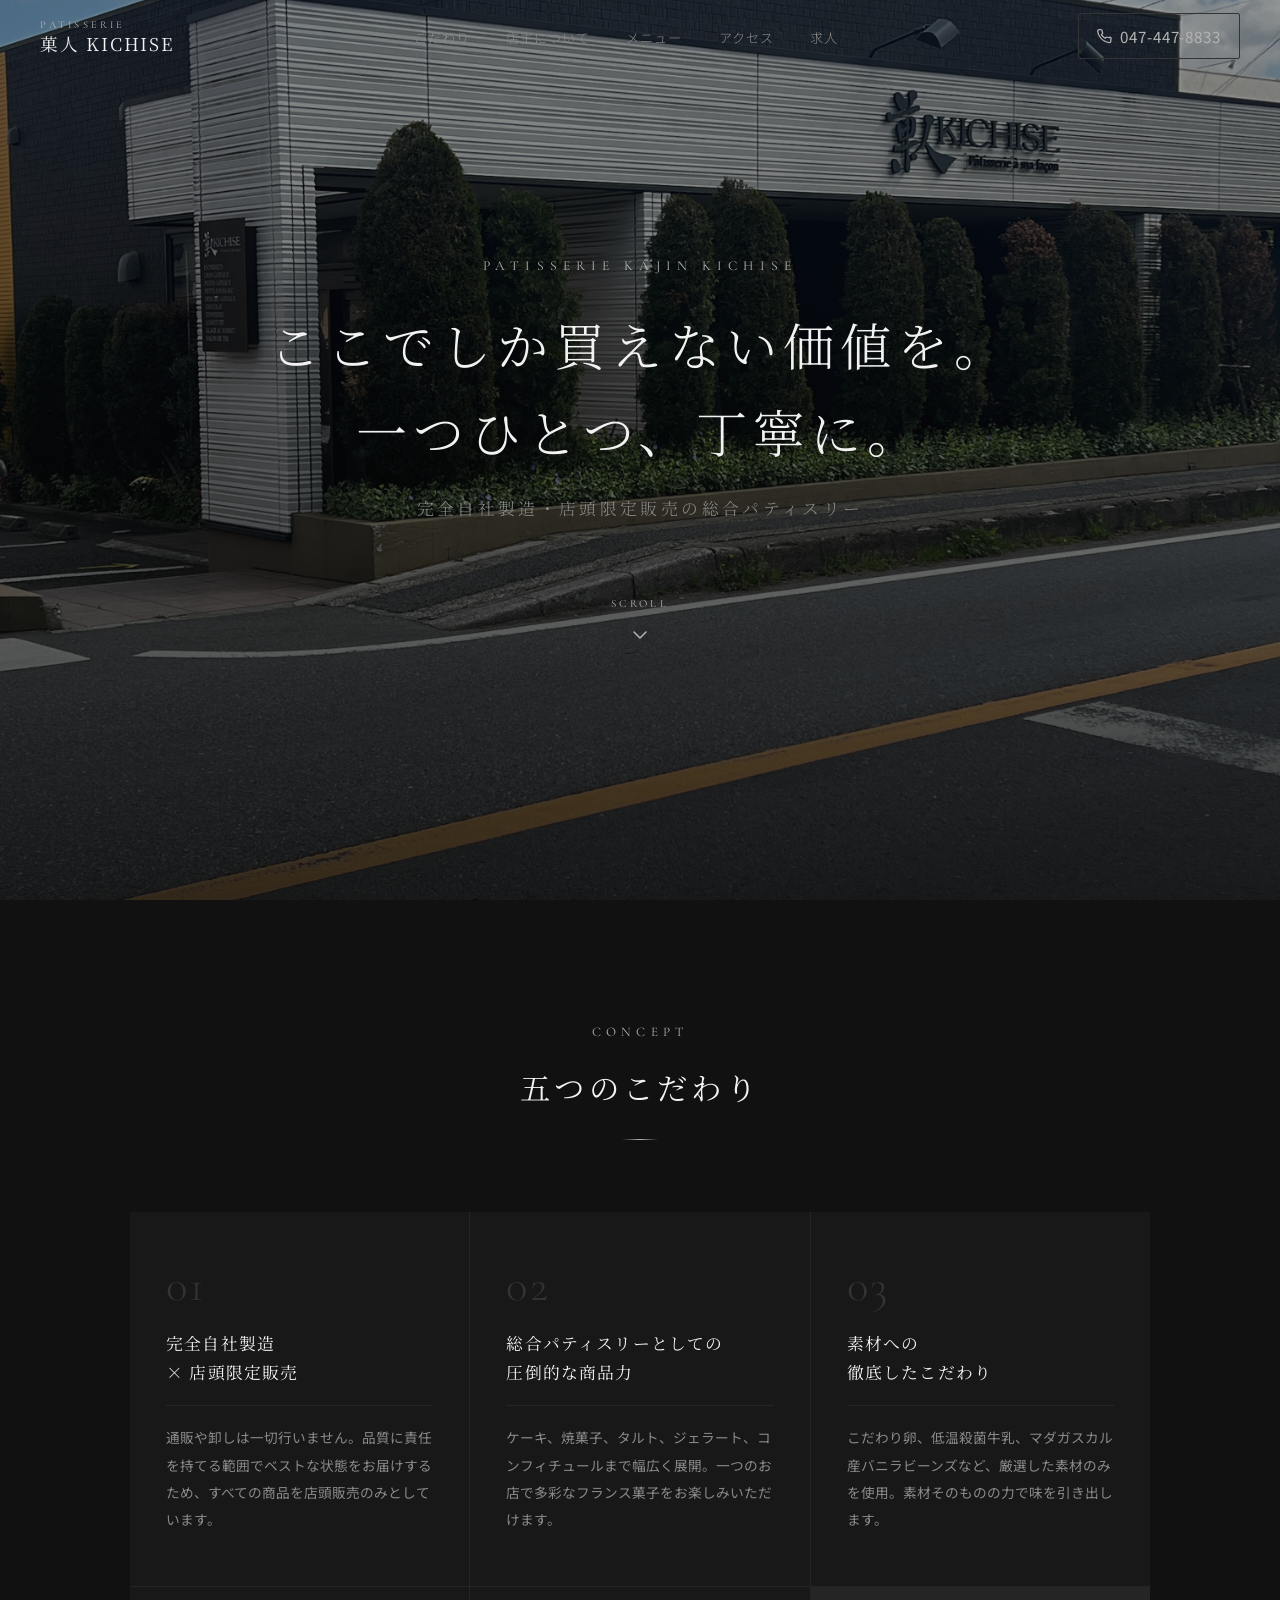
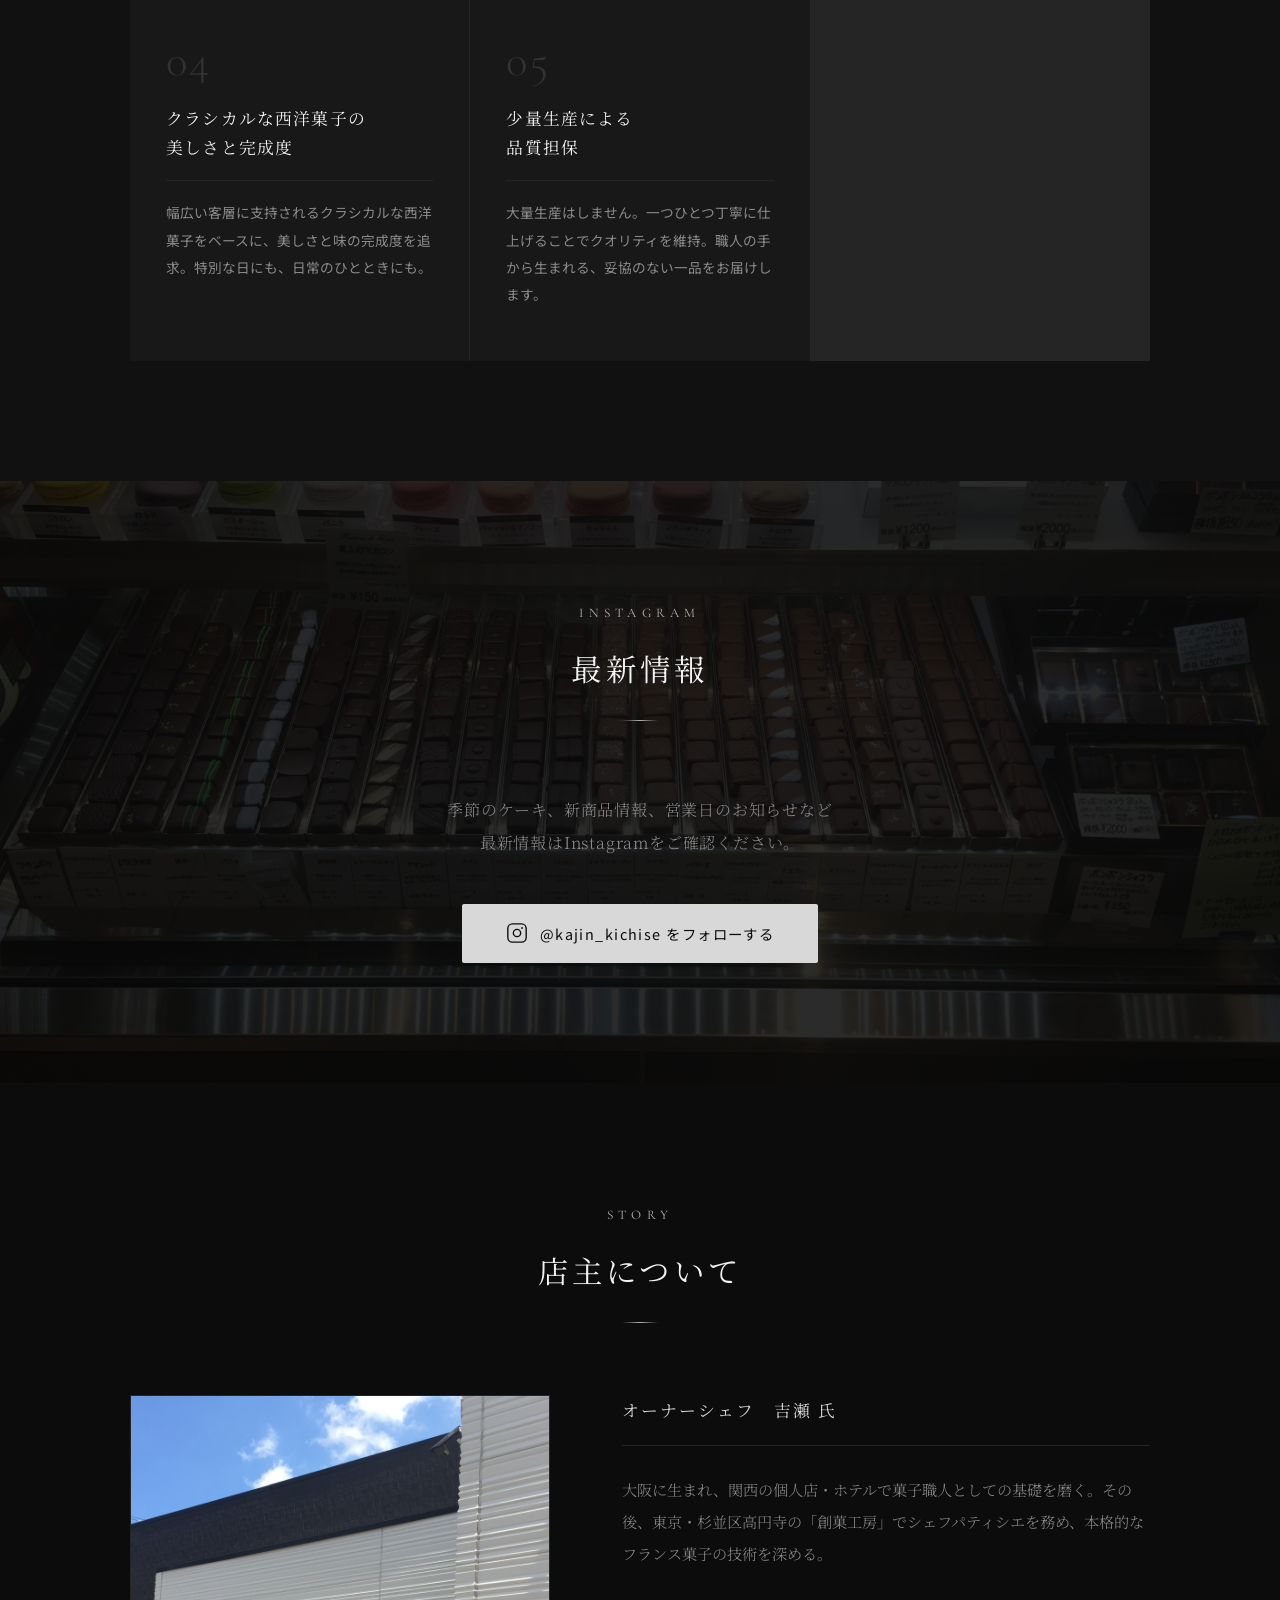
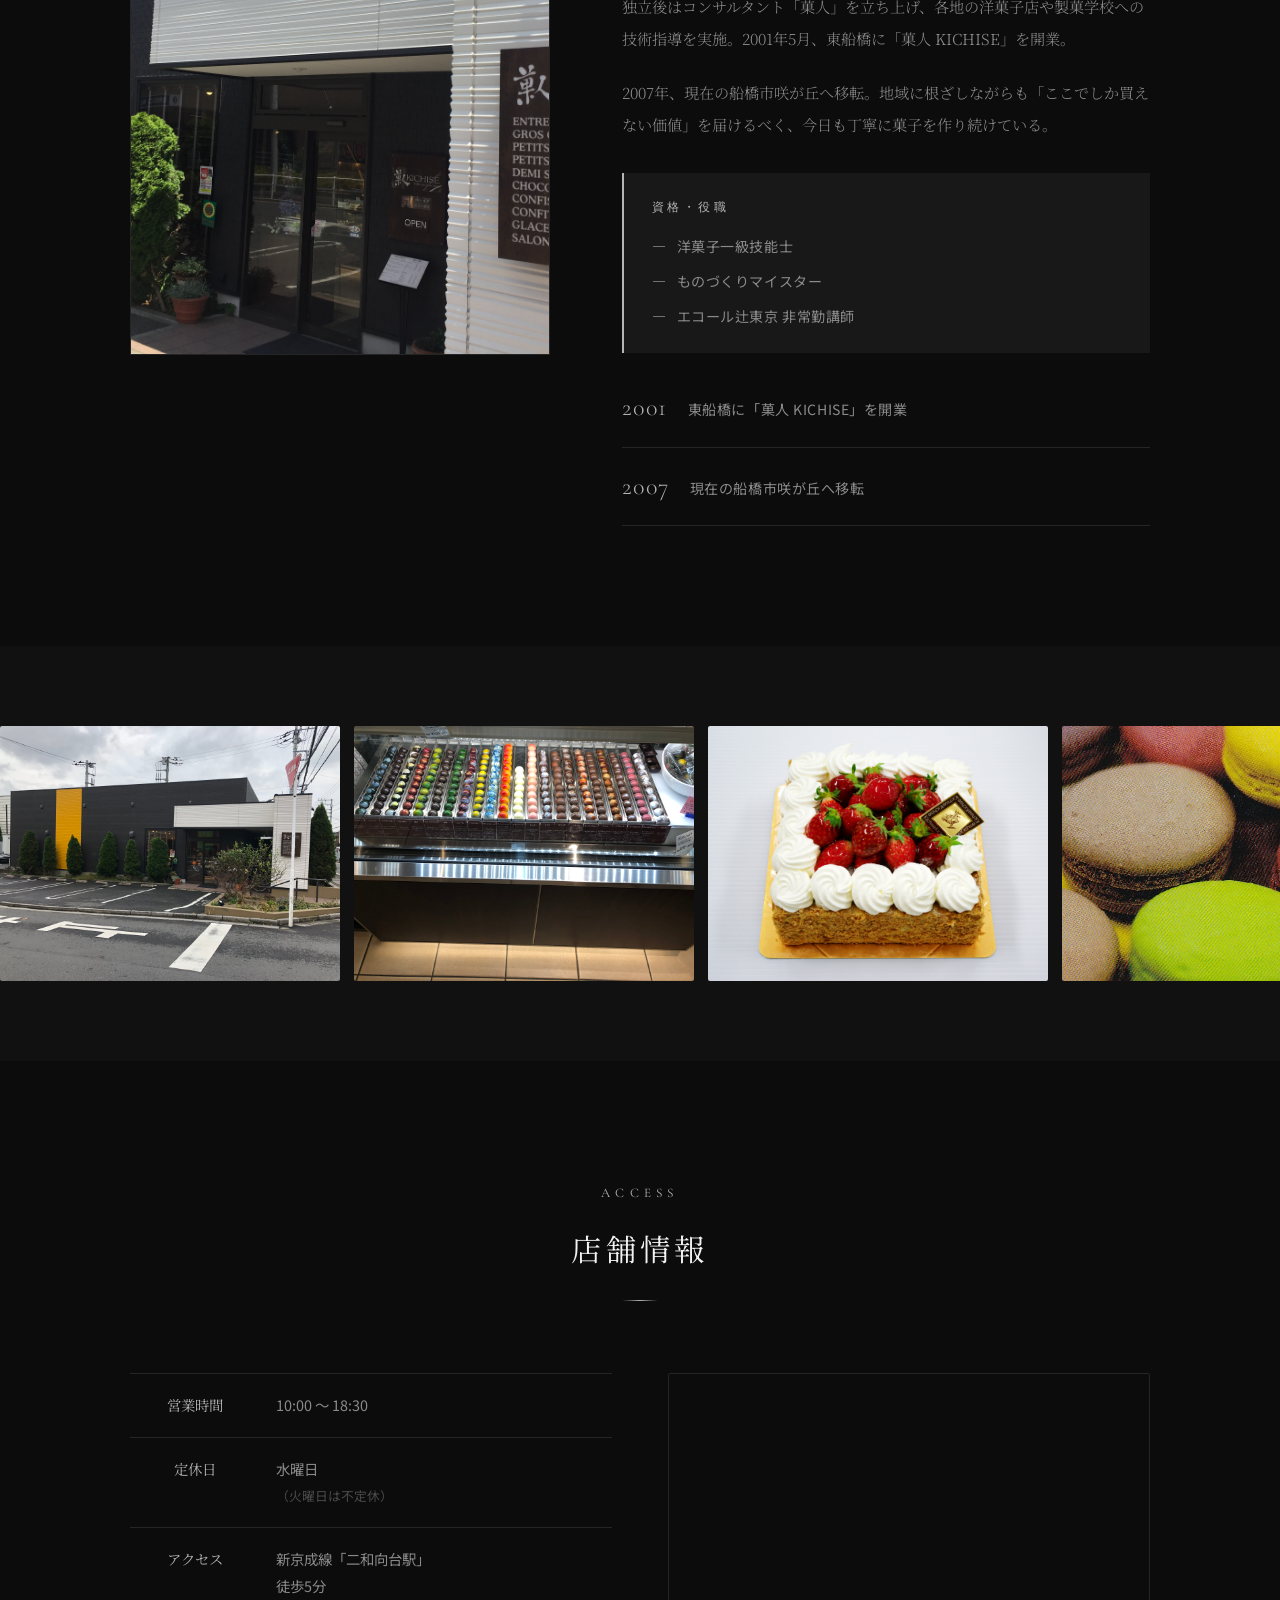
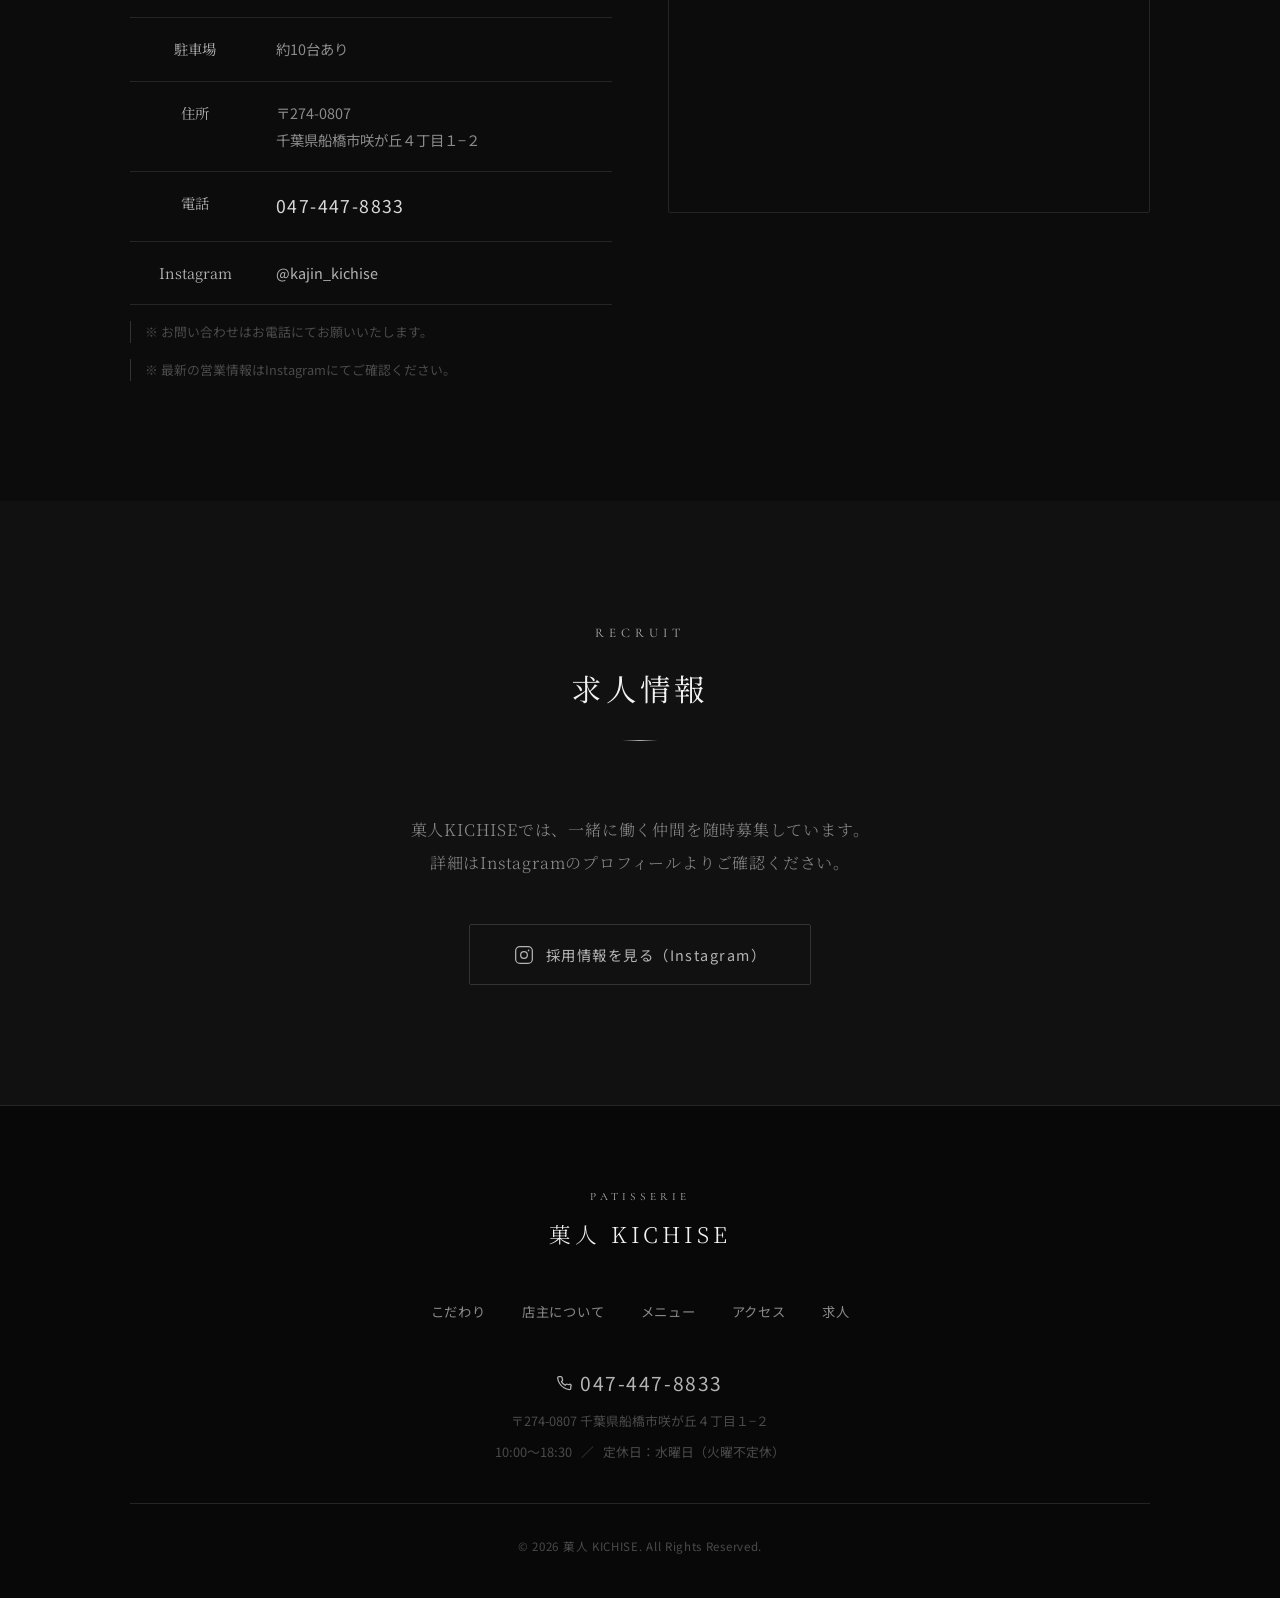
==== index.html @ 4588a190 "菓人KICHISEウェブサイト実装 - index.html / index.css: トップページ（ヒーロー・コンセプト・ストーリー・アクセス・求人） - menu.html / menu.css:" ====
<!DOCTYPE html>
<html lang="ja">

<head>
  <meta charset="UTF-8">
  <meta name="viewport" content="width=device-width, initial-scale=1.0">
  <title>菓人 KICHISE | 千葉県船橋市 二和向台 総合パティスリー</title>
  <meta name="description" content="千葉県船橋市咲が丘。二和向台駅から徒歩5分。完全自社製造・店頭限定販売にこだわる総合パティスリー。デコレーションケーキ・焼菓子・タルト・ジェラート。菓人KICHISE。">
  <link rel="preconnect" href="https://fonts.googleapis.com">
  <link rel="preconnect" href="https://fonts.gstatic.com" crossorigin>
  <link href="https://fonts.googleapis.com/css2?family=Cormorant+Garamond:ital,wght@0,300;0,400;0,600;1,300;1,400&family=Noto+Sans+JP:wght@300;400;500&family=Noto+Serif+JP:wght@300;400;600&display=swap" rel="stylesheet">
  <link rel="stylesheet" href="index.css">
</head>

<body>

  <!-- ========== HEADER ========== -->
  <header id="header">
    <div class="header-inner">
      <a href="#top" class="logo">
        <span class="logo-en">Patisserie</span>
        <span class="logo-jp">菓人 KICHISE</span>
      </a>

      <nav class="global-nav" id="globalNav">
        <ul>
          <li><a href="#concept" class="nav-link">こだわり</a></li>
          <li><a href="#story" class="nav-link">店主について</a></li>
          <li><a href="menu.html" class="nav-link">メニュー</a></li>
          <li><a href="#access" class="nav-link">アクセス</a></li>
          <li><a href="#recruit" class="nav-link">求人</a></li>
        </ul>
      </nav>

      <div class="header-right">
        <a href="tel:047-447-8833" class="btn-tel">
          <svg xmlns="http://www.w3.org/2000/svg" width="15" height="15" viewBox="0 0 24 24" fill="none" stroke="currentColor" stroke-width="2" stroke-linecap="round" stroke-linejoin="round">
            <path d="M22 16.92v3a2 2 0 0 1-2.18 2 19.79 19.79 0 0 1-8.63-3.07A19.5 19.5 0 0 1 4.21 12 19.79 19.79 0 0 1 1.14 3.4 2 2 0 0 1 3.11 1h3a2 2 0 0 1 2 1.72c.127.96.361 1.903.7 2.81a2 2 0 0 1-.45 2.11L7.09 8.91a16 16 0 0 0 6 6l1.27-1.27a2 2 0 0 1 2.11-.45c.907.339 1.85.573 2.81.7A2 2 0 0 1 22 16.92z"/>
          </svg>
          <span class="tel-num">047-447-8833</span>
        </a>
        <button class="hamburger" id="hamburger" aria-label="メニューを開く" aria-expanded="false">
          <span></span><span></span><span></span>
        </button>
      </div>
    </div>
  </header>

  <!-- Mobile Overlay Nav -->
  <div class="mobile-nav-overlay" id="mobileNav">
    <nav>
      <ul>
        <li><a href="#concept" class="mobile-nav-link">こだわり</a></li>
        <li><a href="#story" class="mobile-nav-link">店主について</a></li>
        <li><a href="menu.html" class="mobile-nav-link">メニュー</a></li>
        <li><a href="#access" class="mobile-nav-link">アクセス</a></li>
        <li><a href="#recruit" class="mobile-nav-link">求人</a></li>
      </ul>
      <a href="tel:047-447-8833" class="mobile-tel">
        <svg xmlns="http://www.w3.org/2000/svg" width="20" height="20" viewBox="0 0 24 24" fill="none" stroke="currentColor" stroke-width="2" stroke-linecap="round" stroke-linejoin="round">
          <path d="M22 16.92v3a2 2 0 0 1-2.18 2 19.79 19.79 0 0 1-8.63-3.07A19.5 19.5 0 0 1 4.21 12 19.79 19.79 0 0 1 1.14 3.4 2 2 0 0 1 3.11 1h3a2 2 0 0 1 2 1.72c.127.96.361 1.903.7 2.81a2 2 0 0 1-.45 2.11L7.09 8.91a16 16 0 0 0 6 6l1.27-1.27a2 2 0 0 1 2.11-.45c.907.339 1.85.573 2.81.7A2 2 0 0 1 22 16.92z"/>
        </svg>
        047-447-8833
      </a>
    </nav>
  </div>

  <!-- ========== HERO ========== -->
  <section class="hero" id="top">
    <div class="hero-bg-wrap">
      <img src="img/store_exterior.jpg" alt="菓人KICHISE 外観" class="hero-bg">
      <div class="hero-overlay"></div>
    </div>
    <div class="hero-content">
      <p class="hero-en">Patisserie Kajin KICHISE</p>
      <h1 class="hero-title">
        <span class="pc-only">ここでしか買えない価値を。<br>一つひとつ、丁寧に。</span>
        <span class="sp-only">ここでしか買えない価値を。</span>
      </h1>
      <p class="hero-sub pc-only">完全自社製造・店頭限定販売の総合パティスリー</p>
      <p class="hero-sub sp-only">完全自社製造・店頭限定の総合パティスリー</p>
      <a href="#concept" class="hero-scroll" aria-label="コンテンツへスクロール">
        <span>SCROLL</span>
        <svg xmlns="http://www.w3.org/2000/svg" width="24" height="24" viewBox="0 0 24 24" fill="none" stroke="currentColor" stroke-width="1.5" stroke-linecap="round" stroke-linejoin="round">
          <polyline points="6 9 12 15 18 9"/>
        </svg>
      </a>
    </div>
  </section>

  <!-- ========== CONCEPT ========== -->
  <section id="concept" class="section-concept">
    <div class="container">
      <div class="section-head reveal">
        <p class="section-en">CONCEPT</p>
        <h2 class="section-title">五つのこだわり</h2>
        <div class="silver-bar"></div>
      </div>

      <div class="concept-grid">
        <div class="concept-card reveal">
          <p class="concept-num">01</p>
          <h3 class="concept-card-title">完全自社製造<br>× 店頭限定販売</h3>
          <p class="concept-card-text">通販や卸しは一切行いません。品質に責任を持てる範囲でベストな状態をお届けするため、すべての商品を店頭販売のみとしています。</p>
        </div>

        <div class="concept-card reveal">
          <p class="concept-num">02</p>
          <h3 class="concept-card-title">総合パティスリーとしての<br>圧倒的な商品力</h3>
          <p class="concept-card-text">ケーキ、焼菓子、タルト、ジェラート、コンフィチュールまで幅広く展開。一つのお店で多彩なフランス菓子をお楽しみいただけます。</p>
        </div>

        <div class="concept-card reveal">
          <p class="concept-num">03</p>
          <h3 class="concept-card-title">素材への<br>徹底したこだわり</h3>
          <p class="concept-card-text">こだわり卵、低温殺菌牛乳、マダガスカル産バニラビーンズなど、厳選した素材のみを使用。素材そのものの力で味を引き出します。</p>
        </div>

        <div class="concept-card reveal">
          <p class="concept-num">04</p>
          <h3 class="concept-card-title">クラシカルな西洋菓子の<br>美しさと完成度</h3>
          <p class="concept-card-text">幅広い客層に支持されるクラシカルな西洋菓子をベースに、美しさと味の完成度を追求。特別な日にも、日常のひとときにも。</p>
        </div>

        <div class="concept-card reveal">
          <p class="concept-num">05</p>
          <h3 class="concept-card-title">少量生産による<br>品質担保</h3>
          <p class="concept-card-text">大量生産はしません。一つひとつ丁寧に仕上げることでクオリティを維持。職人の手から生まれる、妥協のない一品をお届けします。</p>
        </div>
      </div>
    </div>
  </section>

  <!-- ========== INSTAGRAM ========== -->
  <section id="instagram" class="section-instagram">
    <div class="instagram-bg-wrap">
      <img src="img/photo_5.jpg" alt="菓人KICHISE" class="instagram-bg">
      <div class="instagram-overlay"></div>
    </div>
    <div class="container instagram-inner reveal">
      <div class="section-head light">
        <p class="section-en">INSTAGRAM</p>
        <h2 class="section-title">最新情報</h2>
        <div class="silver-bar"></div>
      </div>
      <p class="instagram-lead">季節のケーキ、新商品情報、営業日のお知らせなど<br class="pc-only">最新情報はInstagramをご確認ください。</p>
      <a href="https://www.instagram.com/kajin_kichise/" target="_blank" rel="noopener noreferrer" class="btn-instagram">
        <svg xmlns="http://www.w3.org/2000/svg" width="22" height="22" viewBox="0 0 24 24" fill="none" stroke="currentColor" stroke-width="1.5" stroke-linecap="round" stroke-linejoin="round">
          <rect x="2" y="2" width="20" height="20" rx="5" ry="5"/>
          <circle cx="12" cy="12" r="4"/>
          <circle cx="17.5" cy="6.5" r="1" fill="currentColor" stroke="none"/>
        </svg>
        @kajin_kichise をフォローする
      </a>
    </div>
  </section>

  <!-- ========== STORY ========== -->
  <section id="story" class="section-story">
    <div class="container">
      <div class="section-head reveal">
        <p class="section-en">STORY</p>
        <h2 class="section-title">店主について</h2>
        <div class="silver-bar"></div>
      </div>

      <div class="story-grid reveal">
        <div class="story-img-wrap">
          <img src="img/store_exterior2.jpg" alt="菓人KICHISE 店舗" class="story-img">
        </div>
        <div class="story-content">
          <p class="story-owner-name">オーナーシェフ　吉瀬 氏</p>
          <div class="story-text">
            <p>大阪に生まれ、関西の個人店・ホテルで菓子職人としての基礎を磨く。その後、東京・杉並区高円寺の「創菓工房」でシェフパティシエを務め、本格的なフランス菓子の技術を深める。</p>
            <p>独立後はコンサルタント「菓人」を立ち上げ、各地の洋菓子店や製菓学校への技術指導を実施。2001年5月、東船橋に「菓人 KICHISE」を開業。</p>
            <p>2007年、現在の船橋市咲が丘へ移転。地域に根ざしながらも「ここでしか買えない価値」を届けるべく、今日も丁寧に菓子を作り続けている。</p>
          </div>
          <div class="story-qualifications">
            <p class="story-qual-label">資格・役職</p>
            <ul>
              <li>洋菓子一級技能士</li>
              <li>ものづくりマイスター</li>
              <li>エコール辻東京 非常勤講師</li>
            </ul>
          </div>
          <div class="story-timeline">
            <div class="timeline-item">
              <span class="timeline-year">2001</span>
              <span class="timeline-event">東船橋に「菓人 KICHISE」を開業</span>
            </div>
            <div class="timeline-item">
              <span class="timeline-year">2007</span>
              <span class="timeline-event">現在の船橋市咲が丘へ移転</span>
            </div>
          </div>
        </div>
      </div>
    </div>
  </section>

  <!-- ========== GALLERY ========== -->
  <section class="section-gallery">
    <div class="gallery-slider">
      <div class="gallery-track">
        <div class="gallery-item"><img src="img/photo_1.jpg" alt="菓人KICHISE"></div>
        <div class="gallery-item"><img src="img/photo_2.jpg" alt="菓人KICHISE"></div>
        <div class="gallery-item"><img src="img/deco/mille_feuille.jpg" alt="アントルメ・ミルフィーユ"></div>
        <div class="gallery-item"><img src="img/photo_3.jpg" alt="菓人KICHISE"></div>
        <div class="gallery-item"><img src="img/deco/rose_deco.jpg" alt="バラのデコレーション"></div>
        <div class="gallery-item"><img src="img/photo_4.jpg" alt="菓人KICHISE"></div>
        <div class="gallery-item"><img src="img/deco/ichigo_concerto.jpg" alt="いちごのコンチェルト"></div>
        <div class="gallery-item"><img src="img/kogane_roll.jpg" alt="こがねロール"></div>
        <!-- duplicate -->
        <div class="gallery-item"><img src="img/photo_1.jpg" alt="菓人KICHISE"></div>
        <div class="gallery-item"><img src="img/photo_2.jpg" alt="菓人KICHISE"></div>
        <div class="gallery-item"><img src="img/deco/mille_feuille.jpg" alt="アントルメ・ミルフィーユ"></div>
        <div class="gallery-item"><img src="img/photo_3.jpg" alt="菓人KICHISE"></div>
        <div class="gallery-item"><img src="img/deco/rose_deco.jpg" alt="バラのデコレーション"></div>
        <div class="gallery-item"><img src="img/photo_4.jpg" alt="菓人KICHISE"></div>
        <div class="gallery-item"><img src="img/deco/ichigo_concerto.jpg" alt="いちごのコンチェルト"></div>
        <div class="gallery-item"><img src="img/kogane_roll.jpg" alt="こがねロール"></div>
      </div>
    </div>
  </section>

  <!-- ========== ACCESS ========== -->
  <section id="access" class="section-access">
    <div class="container">
      <div class="section-head reveal">
        <p class="section-en">ACCESS</p>
        <h2 class="section-title">店舗情報</h2>
        <div class="silver-bar"></div>
      </div>

      <div class="access-grid reveal">
        <div class="access-table-wrap">
          <table class="access-table">
            <tbody>
              <tr>
                <th>営業時間</th>
                <td>10:00 〜 18:30</td>
              </tr>
              <tr>
                <th>定休日</th>
                <td>水曜日<br><span class="access-note">（火曜日は不定休）</span></td>
              </tr>
              <tr>
                <th>アクセス</th>
                <td>新京成線「二和向台駅」<br>徒歩5分</td>
              </tr>
              <tr>
                <th>駐車場</th>
                <td>約10台あり</td>
              </tr>
              <tr>
                <th>住所</th>
                <td>〒274-0807<br>千葉県船橋市咲が丘４丁目１−２</td>
              </tr>
              <tr>
                <th>電話</th>
                <td><a href="tel:047-447-8833" class="access-tel">047-447-8833</a></td>
              </tr>
              <tr>
                <th>Instagram</th>
                <td>
                  <a href="https://www.instagram.com/kajin_kichise/" target="_blank" rel="noopener noreferrer" class="access-ig">
                    @kajin_kichise
                  </a>
                </td>
              </tr>
            </tbody>
          </table>
          <p class="access-info-note">※ お問い合わせはお電話にてお願いいたします。</p>
          <p class="access-info-note">※ 最新の営業情報はInstagramにてご確認ください。</p>
        </div>

        <div class="access-map-wrap">
          <iframe
            src="https://www.google.com/maps/embed?pb=!1m18!1m12!1m3!1d3240.5!2d140.0!3d35.73!2m3!1f0!2f0!3f0!3m2!1i1024!2i768!4f13.1!3m3!1m2!1s0x60187f3b6e000001%3A0x0!2z5Y2x6JGJ55yM6Ih_5qmL5biC5ZCT44GM5LiD77yU5LiB55uu77yR4oiS77yS!5e0!3m2!1sja!2sjp!4v1"
            width="100%" height="100%" style="border:0;" allowfullscreen="" loading="lazy"
            referrerpolicy="no-referrer-when-downgrade"
            title="菓人KICHISE 地図"></iframe>
        </div>
      </div>
    </div>
  </section>

  <!-- ========== RECRUIT ========== -->
  <section id="recruit" class="section-recruit">
    <div class="container">
      <div class="section-head reveal">
        <p class="section-en">RECRUIT</p>
        <h2 class="section-title">求人情報</h2>
        <div class="silver-bar"></div>
      </div>
      <div class="recruit-inner reveal">
        <p class="recruit-lead">菓人KICHISEでは、一緒に働く仲間を随時募集しています。<br class="pc-only">詳細はInstagramのプロフィールよりご確認ください。</p>
        <a href="https://www.instagram.com/kajin_kichise/" target="_blank" rel="noopener noreferrer" class="btn-recruit">
          <svg xmlns="http://www.w3.org/2000/svg" width="20" height="20" viewBox="0 0 24 24" fill="none" stroke="currentColor" stroke-width="1.5" stroke-linecap="round" stroke-linejoin="round">
            <rect x="2" y="2" width="20" height="20" rx="5" ry="5"/>
            <circle cx="12" cy="12" r="4"/>
            <circle cx="17.5" cy="6.5" r="1" fill="currentColor" stroke="none"/>
          </svg>
          採用情報を見る（Instagram）
        </a>
      </div>
    </div>
  </section>

  <!-- ========== FOOTER ========== -->
  <footer class="footer">
    <div class="footer-inner container">
      <div class="footer-logo">
        <p class="footer-logo-en">Patisserie</p>
        <p class="footer-logo-jp">菓人 KICHISE</p>
      </div>

      <div class="footer-nav">
        <ul>
          <li><a href="#concept">こだわり</a></li>
          <li><a href="#story">店主について</a></li>
          <li><a href="menu.html">メニュー</a></li>
          <li><a href="#access">アクセス</a></li>
          <li><a href="#recruit">求人</a></li>
        </ul>
      </div>

      <div class="footer-info">
        <p>
          <a href="tel:047-447-8833" class="footer-tel">
            <svg xmlns="http://www.w3.org/2000/svg" width="15" height="15" viewBox="0 0 24 24" fill="none" stroke="currentColor" stroke-width="2" stroke-linecap="round" stroke-linejoin="round">
              <path d="M22 16.92v3a2 2 0 0 1-2.18 2 19.79 19.79 0 0 1-8.63-3.07A19.5 19.5 0 0 1 4.21 12 19.79 19.79 0 0 1 1.14 3.4 2 2 0 0 1 3.11 1h3a2 2 0 0 1 2 1.72c.127.96.361 1.903.7 2.81a2 2 0 0 1-.45 2.11L7.09 8.91a16 16 0 0 0 6 6l1.27-1.27a2 2 0 0 1 2.11-.45c.907.339 1.85.573 2.81.7A2 2 0 0 1 22 16.92z"/>
            </svg>
            047-447-8833
          </a>
        </p>
        <p class="footer-address">〒274-0807 千葉県船橋市咲が丘４丁目１−２</p>
        <p class="footer-hours">10:00〜18:30 &ensp;／&ensp; 定休日：水曜日（火曜不定休）</p>
      </div>

      <p class="footer-copy">&copy; 2026 菓人 KICHISE. All Rights Reserved.</p>
    </div>
  </footer>

  <script>
    // ---- Hamburger Menu ----
    const hamburger = document.getElementById('hamburger');
    const mobileNav = document.getElementById('mobileNav');
    const mobileLinks = document.querySelectorAll('.mobile-nav-link');

    function toggleMenu(open) {
      hamburger.setAttribute('aria-expanded', open);
      hamburger.classList.toggle('active', open);
      mobileNav.classList.toggle('open', open);
      document.body.classList.toggle('nav-open', open);
    }

    hamburger.addEventListener('click', () => {
      const isOpen = hamburger.getAttribute('aria-expanded') === 'true';
      toggleMenu(!isOpen);
    });

    mobileLinks.forEach(link => {
      link.addEventListener('click', () => toggleMenu(false));
    });

    document.querySelector('.mobile-tel').addEventListener('click', () => toggleMenu(false));

    // ---- Header scroll effect ----
    const header = document.getElementById('header');
    window.addEventListener('scroll', () => {
      header.classList.toggle('scrolled', window.scrollY > 60);
    }, { passive: true });

    // ---- Scroll reveal ----
    const revealEls = document.querySelectorAll('.reveal');
    const revealObserver = new IntersectionObserver((entries) => {
      entries.forEach(entry => {
        if (entry.isIntersecting) {
          entry.target.classList.add('revealed');
          revealObserver.unobserve(entry.target);
        }
      });
    }, { threshold: 0.1, rootMargin: '0px 0px -40px 0px' });

    revealEls.forEach(el => revealObserver.observe(el));

    // ---- Smooth scroll ----
    document.querySelectorAll('a[href^="#"]').forEach(anchor => {
      anchor.addEventListener('click', function(e) {
        const target = document.querySelector(this.getAttribute('href'));
        if (target) {
          e.preventDefault();
          const headerH = document.getElementById('header').offsetHeight;
          const top = target.getBoundingClientRect().top + window.scrollY - headerH;
          window.scrollTo({ top, behavior: 'smooth' });
        }
      });
    });
  </script>

</body>
</html>
---- index.css ----
/* ============================================================
   菓人 KICHISE — Main Stylesheet
   Design: Dark / Silver Accent
   ============================================================ */

@import url('https://fonts.googleapis.com/css2?family=Cormorant+Garamond:ital,wght@0,300;0,400;0,600;1,300;1,400&family=Noto+Sans+JP:wght@300;400;500&family=Noto+Serif+JP:wght@300;400;600&display=swap');

/* ---- Custom Properties ---- */
:root {
  --bg-primary:    #0C0C0C;
  --bg-secondary:  #111111;
  --bg-card:       #181818;
  --accent:        #B4B4B4;
  --accent-lt:     #D8D8D8;
  --accent-bright: #EFEFEF;
  --text-main:     #F2F2F2;
  --text-sub:      #8A8A8A;
  --text-muted:    #4A4A4A;
  --border:        #252525;
  --border-lt:     #333333;

  --font-serif-jp: 'Noto Serif JP', serif;
  --font-sans-jp:  'Noto Sans JP', sans-serif;
  --font-en:       'Cormorant Garamond', serif;

  --header-h:   72px;
  --container-w: 1100px;
  --section-py:  120px;
  --section-py-sp: 80px;
  --radius: 2px;

  --ease-out: cubic-bezier(0.22, 0.61, 0.36, 1);
}

/* ---- Reset & Base ---- */
*, *::before, *::after { margin: 0; padding: 0; box-sizing: border-box; }
html { scroll-behavior: smooth; }

body {
  font-family: var(--font-sans-jp);
  background-color: var(--bg-primary);
  /* subtle silver grain texture */
  background-image:
    repeating-linear-gradient(
      90.5deg,
      transparent 0px, transparent 4px,
      rgba(220,220,220,0.012) 4px, rgba(220,220,220,0.012) 5px,
      transparent 5px, transparent 14px,
      rgba(0,0,0,0.06) 14px, rgba(0,0,0,0.06) 16px
    ),
    repeating-linear-gradient(
      89deg,
      transparent 0px, transparent 32px,
      rgba(200,200,200,0.015) 32px, rgba(200,200,200,0.015) 34px,
      transparent 34px, transparent 68px,
      rgba(0,0,0,0.045) 68px, rgba(0,0,0,0.045) 70px
    );
  color: var(--text-main);
  line-height: 1.9;
  overflow-x: hidden;
  -webkit-font-smoothing: antialiased;
}

img { display: block; max-width: 100%; }
ul  { list-style: none; }
a   { text-decoration: none; color: inherit; }

.pc-only { display: block; }
.sp-only { display: none; }

/* ---- Container ---- */
.container {
  max-width: var(--container-w);
  margin: 0 auto;
  padding: 0 40px;
}

/* ---- Section Head ---- */
.section-head {
  text-align: center;
  margin-bottom: 72px;
}

.section-en {
  font-family: var(--font-en);
  font-size: 0.82rem;
  letter-spacing: 0.4em;
  color: var(--accent);
  text-transform: uppercase;
  display: block;
  margin-bottom: 14px;
}

.section-title {
  font-family: var(--font-serif-jp);
  font-weight: 400;
  font-size: 1.9rem;
  color: var(--text-main);
  letter-spacing: 0.14em;
  margin-bottom: 22px;
}

.silver-bar {
  width: 36px;
  height: 1px;
  background: linear-gradient(90deg, transparent, var(--accent), transparent);
  margin: 0 auto;
}

/* ---- Scroll Reveal ---- */
.reveal {
  opacity: 0;
  transform: translateY(28px);
  transition: opacity 0.8s var(--ease-out), transform 0.8s var(--ease-out);
}
.reveal.revealed {
  opacity: 1;
  transform: translateY(0);
}
.concept-card:nth-child(2).reveal { transition-delay: 0.08s; }
.concept-card:nth-child(3).reveal { transition-delay: 0.16s; }
.concept-card:nth-child(4).reveal { transition-delay: 0.24s; }
.concept-card:nth-child(5).reveal { transition-delay: 0.32s; }


/* ============================================================
   HEADER
   ============================================================ */
#header {
  position: fixed;
  top: 0; left: 0;
  width: 100%;
  height: var(--header-h);
  z-index: 1000;
  background: transparent;
  transition: background 0.4s ease, box-shadow 0.4s ease;
}
#header.scrolled {
  background: rgba(10, 10, 10, 0.96);
  backdrop-filter: blur(10px);
  -webkit-backdrop-filter: blur(10px);
  box-shadow: 0 1px 0 var(--border);
}

.header-inner {
  max-width: 1300px;
  margin: 0 auto;
  height: 100%;
  padding: 0 40px;
  display: flex;
  align-items: center;
  justify-content: space-between;
  gap: 24px;
}

/* Logo */
.logo {
  display: flex;
  flex-direction: column;
  line-height: 1;
  gap: 5px;
  flex-shrink: 0;
}
.logo-en {
  font-family: var(--font-en);
  font-size: 0.65rem;
  letter-spacing: 0.3em;
  color: var(--accent);
  text-transform: uppercase;
}
.logo-jp {
  font-family: var(--font-serif-jp);
  font-size: 1.1rem;
  font-weight: 400;
  letter-spacing: 0.1em;
  color: var(--text-main);
}

/* Global Nav */
.global-nav ul {
  display: flex;
  gap: 36px;
}
.nav-link {
  font-family: var(--font-sans-jp);
  font-size: 0.82rem;
  font-weight: 300;
  letter-spacing: 0.08em;
  color: var(--text-sub);
  position: relative;
  padding-bottom: 2px;
  transition: color 0.3s;
}
.nav-link::after {
  content: '';
  position: absolute;
  bottom: 0; left: 0;
  width: 0; height: 1px;
  background: var(--accent);
  transition: width 0.3s var(--ease-out);
}
.nav-link:hover { color: var(--accent-lt); }
.nav-link:hover::after { width: 100%; }

/* Header Right */
.header-right {
  display: flex;
  align-items: center;
  gap: 20px;
  flex-shrink: 0;
}

.btn-tel {
  display: flex;
  align-items: center;
  gap: 8px;
  font-family: var(--font-sans-jp);
  font-size: 0.95rem;
  letter-spacing: 0.06em;
  color: var(--accent);
  border: 1px solid var(--border-lt);
  padding: 8px 18px;
  border-radius: var(--radius);
  transition: background 0.3s, color 0.3s, border-color 0.3s;
}
.btn-tel:hover {
  background: var(--accent);
  color: var(--bg-primary);
  border-color: var(--accent);
}

/* Hamburger */
.hamburger {
  display: none;
  flex-direction: column;
  justify-content: center;
  gap: 5px;
  width: 36px;
  height: 36px;
  background: none;
  border: none;
  cursor: pointer;
  padding: 4px;
}
.hamburger span {
  display: block;
  width: 100%;
  height: 1px;
  background: var(--text-main);
  transition: transform 0.35s var(--ease-out), opacity 0.35s;
  transform-origin: center;
}
.hamburger.active span:nth-child(1) { transform: translateY(6px) rotate(45deg); }
.hamburger.active span:nth-child(2) { opacity: 0; }
.hamburger.active span:nth-child(3) { transform: translateY(-6px) rotate(-45deg); }

/* Mobile Nav Overlay */
.mobile-nav-overlay {
  position: fixed;
  inset: 0;
  z-index: 999;
  background: rgba(8, 8, 8, 0.97);
  display: flex;
  align-items: center;
  justify-content: center;
  opacity: 0;
  pointer-events: none;
  transition: opacity 0.35s ease;
}
.mobile-nav-overlay.open {
  opacity: 1;
  pointer-events: auto;
}
.mobile-nav-overlay nav { text-align: center; }
.mobile-nav-overlay ul {
  display: flex;
  flex-direction: column;
  gap: 36px;
  margin-bottom: 52px;
}
.mobile-nav-link {
  font-family: var(--font-serif-jp);
  font-size: 1.4rem;
  font-weight: 300;
  letter-spacing: 0.18em;
  color: var(--text-main);
  transition: color 0.3s;
}
.mobile-nav-link:hover { color: var(--accent); }

.mobile-tel {
  display: inline-flex;
  align-items: center;
  gap: 10px;
  font-family: var(--font-sans-jp);
  font-size: 1.25rem;
  letter-spacing: 0.08em;
  color: var(--accent);
  border: 1px solid var(--border-lt);
  padding: 14px 32px;
  border-radius: var(--radius);
}

body.nav-open { overflow: hidden; }


/* ============================================================
   HERO
   ============================================================ */
.hero {
  position: relative;
  height: 100vh;
  min-height: 620px;
  display: flex;
  align-items: center;
  justify-content: center;
  text-align: center;
  overflow: hidden;
}

.hero-bg-wrap {
  position: absolute;
  inset: 0;
  z-index: 0;
}
.hero-bg {
  width: 100%;
  height: 100%;
  object-fit: cover;
  object-position: center;
}
.hero-overlay {
  position: absolute;
  inset: 0;
  background: linear-gradient(
    to bottom,
    rgba(8, 8, 8, 0.40) 0%,
    rgba(8, 8, 8, 0.58) 55%,
    rgba(8, 8, 8, 0.82) 100%
  );
}

.hero-content {
  position: relative;
  z-index: 1;
  padding: 0 24px;
}

.hero-en {
  font-family: var(--font-en);
  font-size: 0.85rem;
  letter-spacing: 0.45em;
  color: var(--accent);
  text-transform: uppercase;
  margin-bottom: 22px;
}

.hero-title {
  font-family: var(--font-serif-jp);
  font-weight: 300;
  font-size: clamp(1.9rem, 4.5vw, 3.2rem);
  line-height: 1.7;
  letter-spacing: 0.12em;
  color: var(--text-main);
  margin-bottom: 18px;
}

.hero-sub {
  font-family: var(--font-serif-jp);
  font-weight: 300;
  font-size: clamp(0.88rem, 1.8vw, 1.05rem);
  letter-spacing: 0.2em;
  color: var(--text-sub);
  margin-bottom: 60px;
}

.hero-scroll {
  display: inline-flex;
  flex-direction: column;
  align-items: center;
  gap: 8px;
  color: var(--accent);
  font-family: var(--font-en);
  font-size: 0.68rem;
  letter-spacing: 0.32em;
  text-transform: uppercase;
  animation: bounce 2.4s ease-in-out infinite;
}
.hero-scroll:hover { opacity: 0.7; }

@keyframes bounce {
  0%, 100% { transform: translateY(0); }
  50%       { transform: translateY(8px); }
}


/* ============================================================
   CONCEPT
   ============================================================ */
.section-concept {
  padding: var(--section-py) 0;
  background: var(--bg-secondary);
}

.concept-grid {
  display: grid;
  grid-template-columns: repeat(3, 1fr);
  gap: 1px;
  background: var(--border);
}

.concept-card {
  background: var(--bg-card);
  padding: 52px 36px;
  position: relative;
  transition: background 0.3s;
}
.concept-card:hover { background: #1E1E1E; }

/* 4th & 5th cards centered */
.concept-card:nth-child(4),
.concept-card:nth-child(5) {
  grid-column: auto;
}

.concept-num {
  font-family: var(--font-en);
  font-size: 2.8rem;
  font-weight: 300;
  color: var(--border-lt);
  line-height: 1;
  margin-bottom: 20px;
  letter-spacing: 0.05em;
}

.concept-card-title {
  font-family: var(--font-serif-jp);
  font-weight: 400;
  font-size: 1.05rem;
  line-height: 1.75;
  letter-spacing: 0.07em;
  color: var(--text-main);
  margin-bottom: 18px;
  padding-bottom: 18px;
  border-bottom: 1px solid var(--border);
}

.concept-card-text {
  font-size: 0.855rem;
  color: var(--text-sub);
  line-height: 2;
}


/* ============================================================
   INSTAGRAM
   ============================================================ */
.section-instagram {
  position: relative;
  padding: var(--section-py) 0;
  overflow: hidden;
}

.instagram-bg-wrap {
  position: absolute;
  inset: 0;
  z-index: 0;
}
.instagram-bg {
  width: 100%;
  height: 100%;
  object-fit: cover;
}
.instagram-overlay {
  position: absolute;
  inset: 0;
  background: rgba(6, 6, 6, 0.85);
}

.instagram-inner {
  position: relative;
  z-index: 1;
  text-align: center;
}

.section-head.light .section-title { color: var(--text-main); }

.instagram-lead {
  font-family: var(--font-serif-jp);
  font-weight: 300;
  font-size: 1rem;
  color: var(--text-sub);
  line-height: 2.1;
  margin-bottom: 44px;
  letter-spacing: 0.05em;
}

.btn-instagram {
  display: inline-flex;
  align-items: center;
  gap: 12px;
  font-family: var(--font-sans-jp);
  font-size: 0.9rem;
  letter-spacing: 0.1em;
  color: var(--bg-primary);
  background: var(--accent-lt);
  padding: 16px 44px;
  border-radius: var(--radius);
  transition: background 0.3s, color 0.3s;
}
.btn-instagram:hover {
  background: var(--accent-bright);
}


/* ============================================================
   STORY
   ============================================================ */
.section-story {
  padding: var(--section-py) 0;
  background: var(--bg-primary);
}

.story-grid {
  display: grid;
  grid-template-columns: 420px 1fr;
  gap: 72px;
  align-items: start;
}

.story-img-wrap {
  position: sticky;
  top: calc(var(--header-h) + 40px);
}
.story-img {
  width: 100%;
  aspect-ratio: 3 / 4;
  object-fit: cover;
  border: 1px solid var(--border);
}

.story-owner-name {
  font-family: var(--font-serif-jp);
  font-size: 1.05rem;
  font-weight: 400;
  letter-spacing: 0.12em;
  color: var(--accent-lt);
  margin-bottom: 28px;
  padding-bottom: 18px;
  border-bottom: 1px solid var(--border);
}

.story-text p {
  font-family: var(--font-serif-jp);
  font-weight: 300;
  font-size: 0.95rem;
  line-height: 2.1;
  color: var(--text-sub);
  margin-bottom: 22px;
}

.story-qualifications {
  margin-top: 32px;
  margin-bottom: 32px;
  padding: 24px 28px;
  background: var(--bg-card);
  border-left: 2px solid var(--accent);
}

.story-qual-label {
  font-family: var(--font-en);
  font-size: 0.72rem;
  letter-spacing: 0.3em;
  color: var(--accent);
  text-transform: uppercase;
  margin-bottom: 14px;
}

.story-qualifications ul {
  display: flex;
  flex-direction: column;
  gap: 8px;
}
.story-qualifications li {
  font-size: 0.88rem;
  color: var(--text-sub);
  letter-spacing: 0.04em;
}
.story-qualifications li::before {
  content: '—';
  color: var(--accent);
  margin-right: 10px;
}

.story-timeline {
  display: flex;
  flex-direction: column;
  gap: 16px;
}

.timeline-item {
  display: flex;
  align-items: baseline;
  gap: 20px;
  padding-bottom: 16px;
  border-bottom: 1px solid var(--border);
}

.timeline-year {
  font-family: var(--font-en);
  font-size: 1.5rem;
  font-weight: 300;
  color: var(--accent);
  letter-spacing: 0.06em;
  flex-shrink: 0;
}

.timeline-event {
  font-size: 0.88rem;
  color: var(--text-sub);
  letter-spacing: 0.04em;
  line-height: 1.7;
}


/* ============================================================
   GALLERY (auto-scroll slider)
   ============================================================ */
.section-gallery {
  padding: 80px 0;
  background: var(--bg-secondary);
  overflow: hidden;
}

.gallery-slider { width: 100%; overflow: hidden; }

.gallery-track {
  display: flex;
  width: max-content;
  animation: gallery-scroll 52s linear infinite;
}
.gallery-track:hover { animation-play-state: paused; }

.gallery-item {
  width: 340px;
  flex-shrink: 0;
  margin-right: 14px;
  border-radius: var(--radius);
  overflow: hidden;
  aspect-ratio: 4 / 3;
}
.gallery-item img {
  width: 100%;
  height: 100%;
  object-fit: cover;
  transition: transform 0.6s var(--ease-out);
}
.gallery-item:hover img { transform: scale(1.07); }

@keyframes gallery-scroll {
  0%   { transform: translateX(0); }
  100% { transform: translateX(calc(-354px * 8)); }
}


/* ============================================================
   ACCESS
   ============================================================ */
.section-access {
  padding: var(--section-py) 0;
  background: var(--bg-primary);
}

.access-grid {
  display: grid;
  grid-template-columns: 1fr 1fr;
  gap: 56px;
  align-items: start;
}

.access-table {
  width: 100%;
  border-collapse: collapse;
}
.access-table th,
.access-table td {
  padding: 18px 16px;
  border-bottom: 1px solid var(--border);
  font-size: 0.9rem;
  line-height: 1.85;
  vertical-align: top;
}
.access-table th {
  width: 130px;
  font-family: var(--font-serif-jp);
  font-weight: 400;
  color: var(--accent);
  white-space: nowrap;
}
.access-table td { color: var(--text-sub); }
.access-table tr:first-child th,
.access-table tr:first-child td { border-top: 1px solid var(--border); }

.access-note {
  font-size: 0.8rem;
  color: var(--text-muted);
}

.access-tel {
  font-size: 1.1rem;
  letter-spacing: 0.08em;
  color: var(--accent-lt);
  transition: opacity 0.3s;
}
.access-tel:hover { opacity: 0.75; }

.access-ig {
  color: var(--accent);
  transition: opacity 0.3s;
}
.access-ig:hover { opacity: 0.75; }

.access-info-note {
  margin-top: 16px;
  font-size: 0.8rem;
  color: var(--text-muted);
  line-height: 1.7;
  padding-left: 14px;
  border-left: 1px solid var(--border-lt);
}

.access-map-wrap {
  height: 440px;
  border: 1px solid var(--border);
  border-radius: var(--radius);
  overflow: hidden;
}
.access-map-wrap iframe {
  filter: grayscale(60%) invert(88%) hue-rotate(180deg);
}


/* ============================================================
   RECRUIT
   ============================================================ */
.section-recruit {
  padding: var(--section-py) 0;
  background: var(--bg-secondary);
}

.recruit-inner {
  text-align: center;
}

.recruit-lead {
  font-family: var(--font-serif-jp);
  font-weight: 300;
  font-size: 1rem;
  color: var(--text-sub);
  line-height: 2.1;
  margin-bottom: 44px;
  letter-spacing: 0.05em;
}

.btn-recruit {
  display: inline-flex;
  align-items: center;
  gap: 12px;
  font-family: var(--font-sans-jp);
  font-size: 0.9rem;
  letter-spacing: 0.1em;
  color: var(--accent);
  border: 1px solid var(--border-lt);
  padding: 16px 44px;
  border-radius: var(--radius);
  transition: background 0.3s, color 0.3s, border-color 0.3s;
}
.btn-recruit:hover {
  background: var(--accent);
  color: var(--bg-primary);
  border-color: var(--accent);
}


/* ============================================================
   FOOTER
   ============================================================ */
.footer {
  background: #080808;
  border-top: 1px solid var(--border);
  padding: 80px 0 40px;
}

.footer-inner {
  display: flex;
  flex-direction: column;
  align-items: center;
  text-align: center;
  gap: 40px;
}

.footer-logo-en {
  font-family: var(--font-en);
  font-size: 0.7rem;
  letter-spacing: 0.35em;
  color: var(--accent);
  text-transform: uppercase;
  margin-bottom: 6px;
}
.footer-logo-jp {
  font-family: var(--font-serif-jp);
  font-size: 1.35rem;
  font-weight: 300;
  letter-spacing: 0.18em;
  color: var(--text-main);
}

.footer-nav ul {
  display: flex;
  flex-wrap: wrap;
  justify-content: center;
  gap: 12px 36px;
}
.footer-nav a {
  font-size: 0.83rem;
  color: var(--text-sub);
  letter-spacing: 0.06em;
  transition: color 0.3s;
}
.footer-nav a:hover { color: var(--accent); }

.footer-info {
  display: flex;
  flex-direction: column;
  gap: 8px;
}
.footer-tel {
  display: inline-flex;
  align-items: center;
  gap: 8px;
  font-size: 1.2rem;
  letter-spacing: 0.08em;
  color: var(--accent);
  transition: opacity 0.3s;
}
.footer-tel:hover { opacity: 0.75; }

.footer-address,
.footer-hours {
  font-size: 0.8rem;
  color: var(--text-muted);
  line-height: 1.8;
}

.footer-copy {
  font-size: 0.72rem;
  color: var(--text-muted);
  letter-spacing: 0.06em;
  border-top: 1px solid var(--border);
  padding-top: 32px;
  width: 100%;
  text-align: center;
}


/* ============================================================
   RESPONSIVE — Tablet (≤1024px)
   ============================================================ */
@media (max-width: 1024px) {
  :root { --section-py: 96px; }

  .global-nav { display: none; }
  .hamburger  { display: flex; }
  .tel-num    { display: none; }
  .btn-tel    { padding: 8px 14px; }

  .concept-grid { grid-template-columns: 1fr 1fr; }

  .story-grid {
    grid-template-columns: 1fr;
    gap: 48px;
  }
  .story-img-wrap { position: static; }
  .story-img { aspect-ratio: 16 / 9; }

  .access-grid { grid-template-columns: 1fr; }
  .access-map-wrap { height: 320px; }

  .container { padding: 0 32px; }
}


/* ============================================================
   RESPONSIVE — Mobile (≤767px)
   ============================================================ */
@media (max-width: 767px) {
  :root {
    --section-py: var(--section-py-sp);
    --header-h: 60px;
  }

  .pc-only { display: none; }
  .sp-only { display: block; }

  .header-inner { padding: 0 20px; }
  .logo-jp { font-size: 1rem; }
  .logo-en { font-size: 0.6rem; }

  /* Hero */
  .hero-title { font-size: 1.7rem; }
  .hero-sub   { font-size: 0.85rem; letter-spacing: 0.12em; }
  .hero-en    { font-size: 0.72rem; letter-spacing: 0.28em; margin-bottom: 16px; }

  /* Section head */
  .section-title  { font-size: 1.45rem; }
  .section-head   { margin-bottom: 48px; }

  /* Concept */
  .concept-grid { grid-template-columns: 1fr; background: var(--bg-secondary); gap: 1px; }
  .concept-card { padding: 40px 24px; }

  /* Gallery */
  .gallery-item { width: 270px; }
  @keyframes gallery-scroll {
    0%   { transform: translateX(0); }
    100% { transform: translateX(calc(-284px * 8)); }
  }

  /* Story */
  .story-img { aspect-ratio: 4 / 3; }

  /* Access */
  .access-table th { width: 100px; font-size: 0.82rem; }
  .access-table td { font-size: 0.82rem; }
  .access-table th,
  .access-table td { padding: 14px 10px; }
  .access-map-wrap { height: 260px; }

  .container { padding: 0 20px; }

  /* Footer */
  .footer-nav ul { gap: 10px 24px; }
  .footer-hours  { display: none; }
}


/* ============================================================
   RESPONSIVE — Small Mobile (≤480px)
   ============================================================ */
@media (max-width: 480px) {
  .hero-title { font-size: 1.45rem; }
  .btn-instagram,
  .btn-recruit { font-size: 0.82rem; padding: 14px 28px; }
}
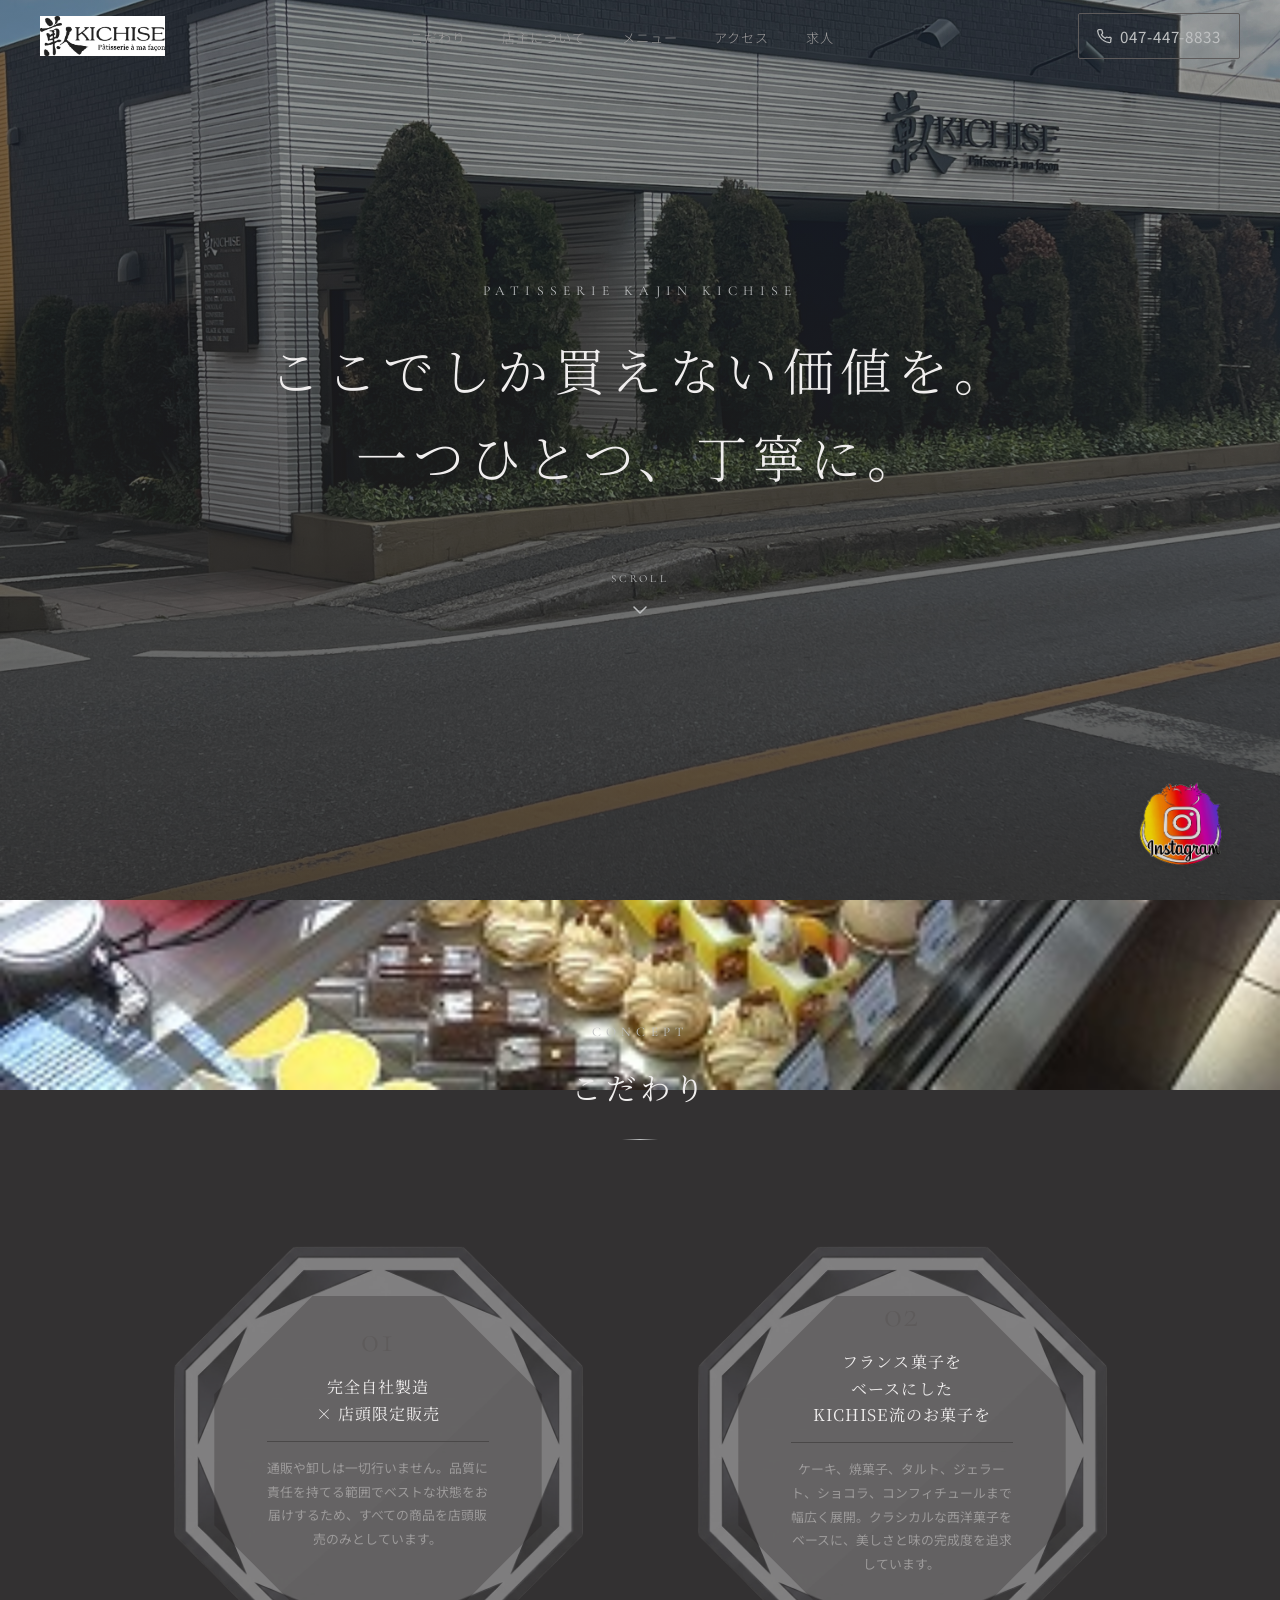
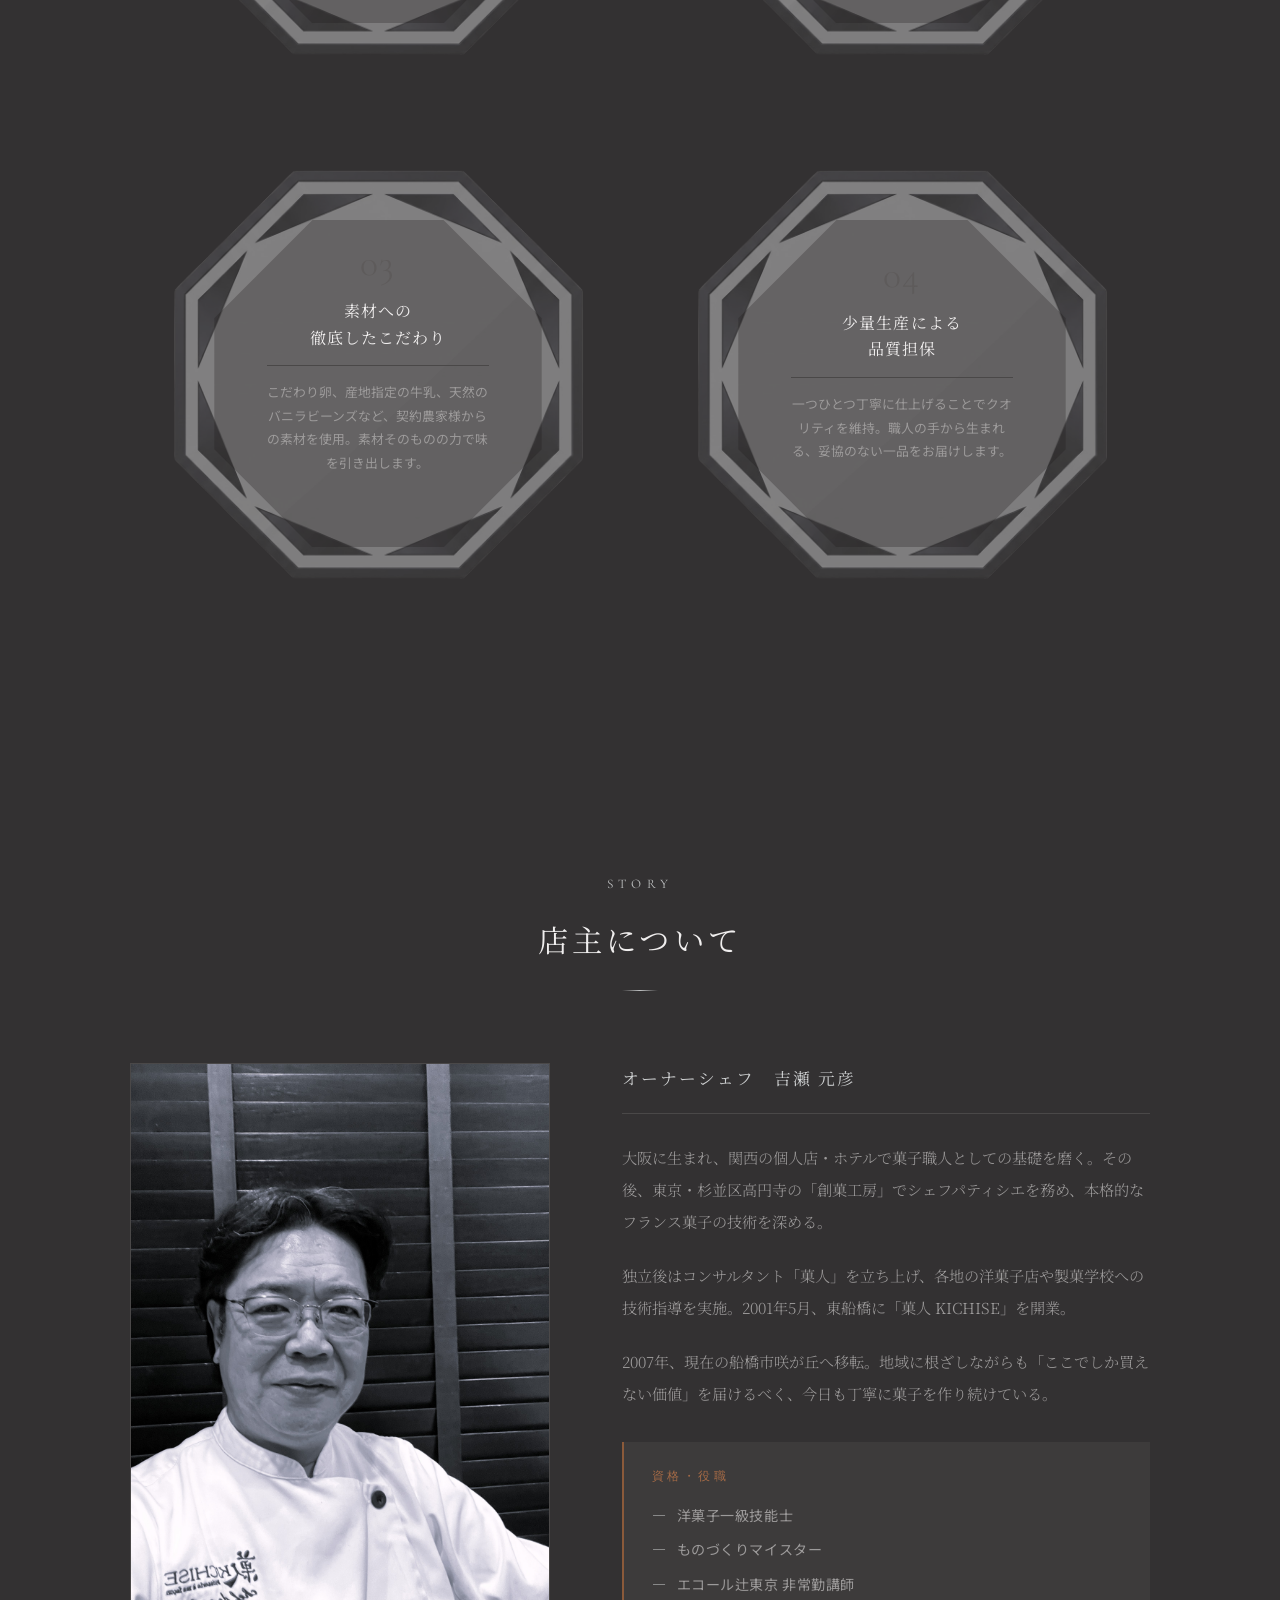
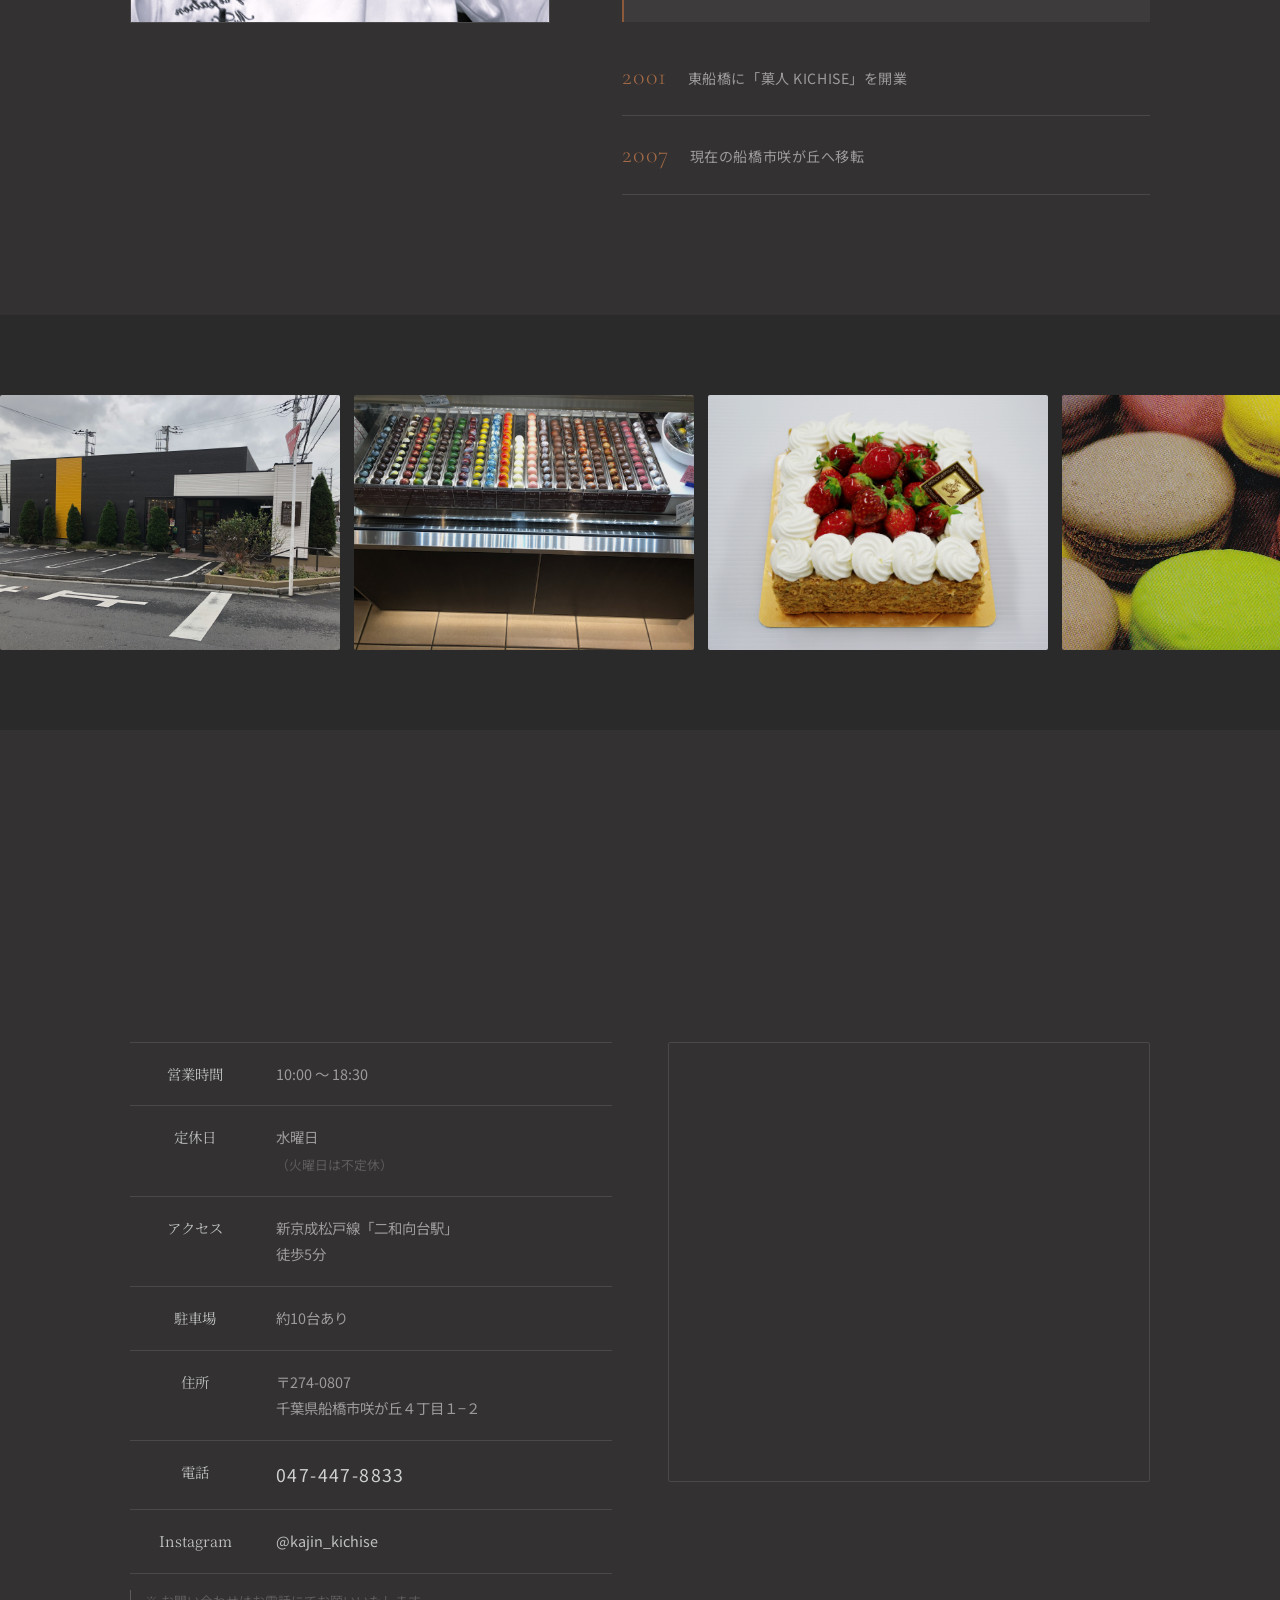
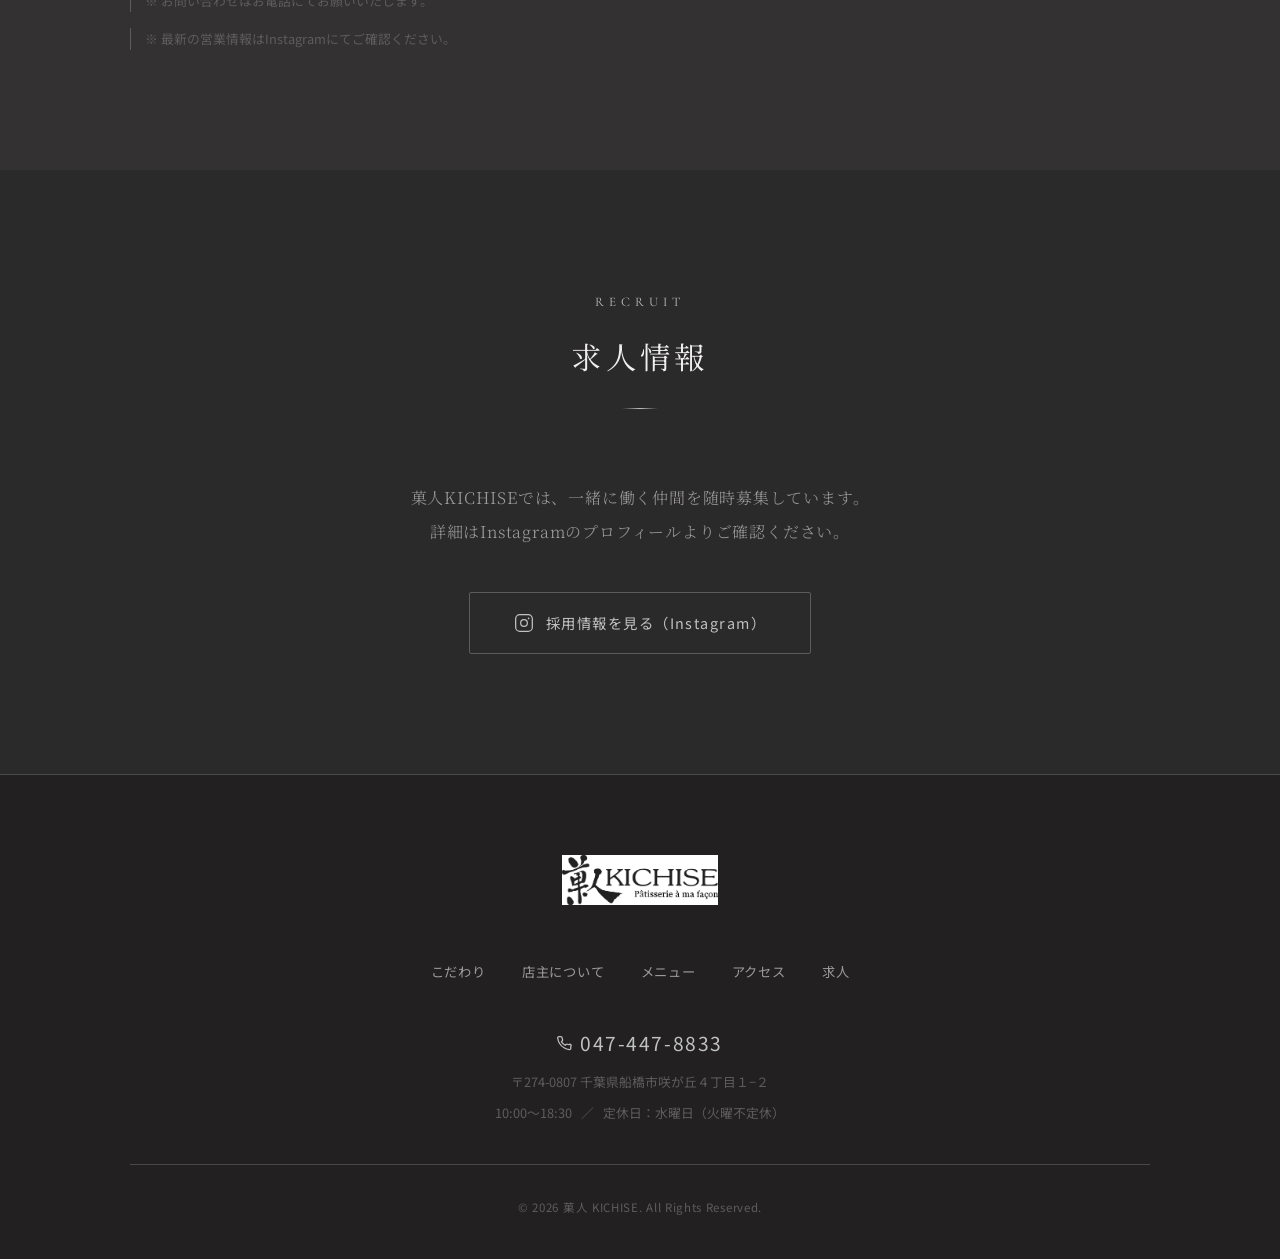
==== commit d786e9f0: "Update KICHISE site content and menu visuals" ====
--- a/index.html
+++ b/index.html
@@ -18,8 +18,7 @@
   <header id="header">
     <div class="header-inner">
       <a href="#top" class="logo">
-        <span class="logo-en">Patisserie</span>
-        <span class="logo-jp">菓人 KICHISE</span>
+        <img src="img/logo.jpg" alt="菓人 KICHISE" class="logo-img">
       </a>
 
       <nav class="global-nav" id="globalNav">
@@ -77,8 +76,8 @@
         <span class="pc-only">ここでしか買えない価値を。<br>一つひとつ、丁寧に。</span>
         <span class="sp-only">ここでしか買えない価値を。</span>
       </h1>
-      <p class="hero-sub pc-only">完全自社製造・店頭限定販売の総合パティスリー</p>
-      <p class="hero-sub sp-only">完全自社製造・店頭限定の総合パティスリー</p>
+      <p class="hero-sub pc-only"></p>
+      <p class="hero-sub sp-only"></p>
       <a href="#concept" class="hero-scroll" aria-label="コンテンツへスクロール">
         <span>SCROLL</span>
         <svg xmlns="http://www.w3.org/2000/svg" width="24" height="24" viewBox="0 0 24 24" fill="none" stroke="currentColor" stroke-width="1.5" stroke-linecap="round" stroke-linejoin="round">
@@ -93,7 +92,7 @@
     <div class="container">
       <div class="section-head reveal">
         <p class="section-en">CONCEPT</p>
-        <h2 class="section-title">五つのこだわり</h2>
+        <h2 class="section-title">こだわり</h2>
         <div class="silver-bar"></div>
       </div>
 
@@ -106,52 +105,22 @@
 
         <div class="concept-card reveal">
           <p class="concept-num">02</p>
-          <h3 class="concept-card-title">総合パティスリーとしての<br>圧倒的な商品力</h3>
-          <p class="concept-card-text">ケーキ、焼菓子、タルト、ジェラート、コンフィチュールまで幅広く展開。一つのお店で多彩なフランス菓子をお楽しみいただけます。</p>
+          <h3 class="concept-card-title">フランス菓子を<br>ベースにした<br>KICHISE流のお菓子を</h3>
+          <p class="concept-card-text">ケーキ、焼菓子、タルト、ジェラート、ショコラ、コンフィチュールまで幅広く展開。クラシカルな西洋菓子をベースに、美しさと味の完成度を追求しています。</p>
         </div>
 
         <div class="concept-card reveal">
           <p class="concept-num">03</p>
           <h3 class="concept-card-title">素材への<br>徹底したこだわり</h3>
-          <p class="concept-card-text">こだわり卵、低温殺菌牛乳、マダガスカル産バニラビーンズなど、厳選した素材のみを使用。素材そのものの力で味を引き出します。</p>
+          <p class="concept-card-text">こだわり卵、産地指定の牛乳、天然のバニラビーンズなど、契約農家様からの素材を使用。素材そのものの力で味を引き出します。</p>
         </div>
 
         <div class="concept-card reveal">
           <p class="concept-num">04</p>
-          <h3 class="concept-card-title">クラシカルな西洋菓子の<br>美しさと完成度</h3>
-          <p class="concept-card-text">幅広い客層に支持されるクラシカルな西洋菓子をベースに、美しさと味の完成度を追求。特別な日にも、日常のひとときにも。</p>
-        </div>
-
-        <div class="concept-card reveal">
-          <p class="concept-num">05</p>
           <h3 class="concept-card-title">少量生産による<br>品質担保</h3>
-          <p class="concept-card-text">大量生産はしません。一つひとつ丁寧に仕上げることでクオリティを維持。職人の手から生まれる、妥協のない一品をお届けします。</p>
-        </div>
-      </div>
-    </div>
-  </section>
-
-  <!-- ========== INSTAGRAM ========== -->
-  <section id="instagram" class="section-instagram">
-    <div class="instagram-bg-wrap">
-      <img src="img/photo_5.jpg" alt="菓人KICHISE" class="instagram-bg">
-      <div class="instagram-overlay"></div>
-    </div>
-    <div class="container instagram-inner reveal">
-      <div class="section-head light">
-        <p class="section-en">INSTAGRAM</p>
-        <h2 class="section-title">最新情報</h2>
-        <div class="silver-bar"></div>
-      </div>
-      <p class="instagram-lead">季節のケーキ、新商品情報、営業日のお知らせなど<br class="pc-only">最新情報はInstagramをご確認ください。</p>
-      <a href="https://www.instagram.com/kajin_kichise/" target="_blank" rel="noopener noreferrer" class="btn-instagram">
-        <svg xmlns="http://www.w3.org/2000/svg" width="22" height="22" viewBox="0 0 24 24" fill="none" stroke="currentColor" stroke-width="1.5" stroke-linecap="round" stroke-linejoin="round">
-          <rect x="2" y="2" width="20" height="20" rx="5" ry="5"/>
-          <circle cx="12" cy="12" r="4"/>
-          <circle cx="17.5" cy="6.5" r="1" fill="currentColor" stroke="none"/>
-        </svg>
-        @kajin_kichise をフォローする
-      </a>
+          <p class="concept-card-text">一つひとつ丁寧に仕上げることでクオリティを維持。職人の手から生まれる、妥協のない一品をお届けします。</p>
+        </div>
+      </div>
     </div>
   </section>
 
@@ -166,10 +135,10 @@
 
       <div class="story-grid reveal">
         <div class="story-img-wrap">
-          <img src="img/store_exterior2.jpg" alt="菓人KICHISE 店舗" class="story-img">
+          <img src="img/owner-chef.jpg" alt="菓人KICHISE オーナーシェフ 吉瀬氏" class="story-img">
         </div>
         <div class="story-content">
-          <p class="story-owner-name">オーナーシェフ　吉瀬 氏</p>
+          <p class="story-owner-name">オーナーシェフ　吉瀬 元彦</p>
           <div class="story-text">
             <p>大阪に生まれ、関西の個人店・ホテルで菓子職人としての基礎を磨く。その後、東京・杉並区高円寺の「創菓工房」でシェフパティシエを務め、本格的なフランス菓子の技術を深める。</p>
             <p>独立後はコンサルタント「菓人」を立ち上げ、各地の洋菓子店や製菓学校への技術指導を実施。2001年5月、東船橋に「菓人 KICHISE」を開業。</p>
@@ -246,7 +215,7 @@
               </tr>
               <tr>
                 <th>アクセス</th>
-                <td>新京成線「二和向台駅」<br>徒歩5分</td>
+                <td>新京成松戸線「二和向台駅」<br>徒歩5分</td>
               </tr>
               <tr>
                 <th>駐車場</th>
@@ -311,8 +280,7 @@
   <footer class="footer">
     <div class="footer-inner container">
       <div class="footer-logo">
-        <p class="footer-logo-en">Patisserie</p>
-        <p class="footer-logo-jp">菓人 KICHISE</p>
+        <img src="img/logo.jpg" alt="菓人 KICHISE" class="footer-logo-img">
       </div>
 
       <div class="footer-nav">
@@ -341,6 +309,11 @@
       <p class="footer-copy">&copy; 2026 菓人 KICHISE. All Rights Reserved.</p>
     </div>
   </footer>
+
+  <!-- Fixed Instagram Button -->
+  <a href="https://www.instagram.com/kajin_kichise/" target="_blank" rel="noopener noreferrer" class="fixed-instagram-btn" aria-label="Instagramをフォロー" data-tooltip="最新情報をInstagramでチェック">
+    <img src="img/aikonh.png?v=1" alt="Instagram" class="instagram-icon">
+  </a>
 
   <script>
     // ---- Hamburger Menu ----
--- a/index.css
+++ b/index.css
@@ -1,23 +1,25 @@
 /* ============================================================
    菓人 KICHISE — Main Stylesheet
-   Design: Dark / Silver Accent
+   Design: #333132 Base / Silver / Dark Brown Accent
    ============================================================ */
 
 @import url('https://fonts.googleapis.com/css2?family=Cormorant+Garamond:ital,wght@0,300;0,400;0,600;1,300;1,400&family=Noto+Sans+JP:wght@300;400;500&family=Noto+Serif+JP:wght@300;400;600&display=swap');
 
 /* ---- Custom Properties ---- */
 :root {
-  --bg-primary:    #0C0C0C;
-  --bg-secondary:  #111111;
-  --bg-card:       #181818;
-  --accent:        #B4B4B4;
-  --accent-lt:     #D8D8D8;
-  --accent-bright: #EFEFEF;
-  --text-main:     #F2F2F2;
-  --text-sub:      #8A8A8A;
-  --text-muted:    #4A4A4A;
-  --border:        #252525;
-  --border-lt:     #333333;
+  --bg-primary:    #333132;
+  --bg-secondary:  #2B2A2A;
+  --bg-card:       #3D3B3B;
+  --accent:        #BFC1C2;   /* silver */
+  --accent-lt:     #CED0D1;   /* lighter silver */
+  --accent-bright: #E2E3E4;   /* brightest silver */
+  --brown:         #8B5A3A;   /* dark brown */
+  --brown-lt:      #A46A46;   /* lighter brown */
+  --text-main:     #F0EEEE;
+  --text-sub:      #9C9A9A;
+  --text-muted:    #5E5C5C;
+  --border:        #4A4848;
+  --border-lt:     #5E5B5B;
 
   --font-serif-jp: 'Noto Serif JP', serif;
   --font-sans-jp:  'Noto Sans JP', sans-serif;
@@ -39,22 +41,6 @@
 body {
   font-family: var(--font-sans-jp);
   background-color: var(--bg-primary);
-  /* subtle silver grain texture */
-  background-image:
-    repeating-linear-gradient(
-      90.5deg,
-      transparent 0px, transparent 4px,
-      rgba(220,220,220,0.012) 4px, rgba(220,220,220,0.012) 5px,
-      transparent 5px, transparent 14px,
-      rgba(0,0,0,0.06) 14px, rgba(0,0,0,0.06) 16px
-    ),
-    repeating-linear-gradient(
-      89deg,
-      transparent 0px, transparent 32px,
-      rgba(200,200,200,0.015) 32px, rgba(200,200,200,0.015) 34px,
-      transparent 34px, transparent 68px,
-      rgba(0,0,0,0.045) 68px, rgba(0,0,0,0.045) 70px
-    );
   color: var(--text-main);
   line-height: 1.9;
   overflow-x: hidden;
@@ -136,7 +122,7 @@
   transition: background 0.4s ease, box-shadow 0.4s ease;
 }
 #header.scrolled {
-  background: rgba(10, 10, 10, 0.96);
+  background: rgba(43, 42, 42, 0.97);
   backdrop-filter: blur(10px);
   -webkit-backdrop-filter: blur(10px);
   box-shadow: 0 1px 0 var(--border);
@@ -160,6 +146,11 @@
   line-height: 1;
   gap: 5px;
   flex-shrink: 0;
+}
+.logo-img {
+  height: 40px;
+  width: auto;
+  object-fit: contain;
 }
 .logo-en {
   font-family: var(--font-en);
@@ -225,7 +216,7 @@
 }
 .btn-tel:hover {
   background: var(--accent);
-  color: var(--bg-primary);
+  color: var(--bg-secondary);
   border-color: var(--accent);
 }
 
@@ -259,7 +250,7 @@
   position: fixed;
   inset: 0;
   z-index: 999;
-  background: rgba(8, 8, 8, 0.97);
+  background: rgba(43, 42, 42, 0.98);
   display: flex;
   align-items: center;
   justify-content: center;
@@ -334,9 +325,9 @@
   inset: 0;
   background: linear-gradient(
     to bottom,
-    rgba(8, 8, 8, 0.40) 0%,
-    rgba(8, 8, 8, 0.58) 55%,
-    rgba(8, 8, 8, 0.82) 100%
+    rgba(43, 42, 42, 0.42) 0%,
+    rgba(43, 42, 42, 0.60) 55%,
+    rgba(43, 42, 42, 0.85) 100%
   );
 }
 
@@ -398,118 +389,88 @@
    CONCEPT
    ============================================================ */
 .section-concept {
+  position: relative;
   padding: var(--section-py) 0;
-  background: var(--bg-secondary);
+  background:
+    linear-gradient(rgba(30, 28, 28, 0.86), rgba(30, 28, 28, 0.86)),
+    url('img/concept-bg.jpg') center / cover no-repeat;
+  background-attachment: fixed;
 }
 
 .concept-grid {
   display: grid;
-  grid-template-columns: repeat(3, 1fr);
-  gap: 1px;
-  background: var(--border);
+  grid-template-columns: repeat(2, minmax(0, 1fr));
+  gap: 28px;
+  background: transparent;
 }
 
 .concept-card {
-  background: var(--bg-card);
-  padding: 52px 36px;
+  background: transparent;
+  padding: 18% 17%;
   position: relative;
-  transition: background 0.3s;
-}
-.concept-card:hover { background: #1E1E1E; }
-
-/* 4th & 5th cards centered */
-.concept-card:nth-child(4),
-.concept-card:nth-child(5) {
-  grid-column: auto;
+  aspect-ratio: 1 / 1;
+  min-height: 420px;
+  display: flex;
+  flex-direction: column;
+  justify-content: center;
+  align-items: center;
+  text-align: center;
+  transition: transform 0.3s ease;
+}
+.concept-card:hover { transform: translateY(-3px); }
+
+.concept-card::before {
+  content: "";
+  position: absolute;
+  inset: 0;
+  background: url('img/concept-frame.png') center / contain no-repeat;
+  opacity: 0.42;
+  pointer-events: none;
+}
+
+.concept-card::after {
+  content: "";
+  position: absolute;
+  inset: 17%;
+  background: rgba(30, 28, 28, 0.28);
+  clip-path: polygon(30% 0, 70% 0, 100% 30%, 100% 70%, 70% 100%, 30% 100%, 0 70%, 0 30%);
+  pointer-events: none;
+}
+
+.concept-card > * {
+  position: relative;
+  z-index: 2;
+  width: 100%;
+  max-width: 68%;
+  transform: translateY(-24px);
 }
 
 .concept-num {
   font-family: var(--font-en);
-  font-size: 2.8rem;
+  font-size: 2.35rem;
   font-weight: 300;
   color: var(--border-lt);
   line-height: 1;
-  margin-bottom: 20px;
+  margin-bottom: 16px;
   letter-spacing: 0.05em;
 }
 
 .concept-card-title {
   font-family: var(--font-serif-jp);
   font-weight: 400;
-  font-size: 1.05rem;
-  line-height: 1.75;
+  font-size: 1rem;
+  line-height: 1.65;
   letter-spacing: 0.07em;
   color: var(--text-main);
-  margin-bottom: 18px;
-  padding-bottom: 18px;
+  margin-bottom: 14px;
+  padding-bottom: 14px;
   border-bottom: 1px solid var(--border);
 }
 
 .concept-card-text {
-  font-size: 0.855rem;
+  font-size: 0.8rem;
   color: var(--text-sub);
-  line-height: 2;
-}
-
-
-/* ============================================================
-   INSTAGRAM
-   ============================================================ */
-.section-instagram {
-  position: relative;
-  padding: var(--section-py) 0;
-  overflow: hidden;
-}
-
-.instagram-bg-wrap {
-  position: absolute;
-  inset: 0;
-  z-index: 0;
-}
-.instagram-bg {
-  width: 100%;
-  height: 100%;
-  object-fit: cover;
-}
-.instagram-overlay {
-  position: absolute;
-  inset: 0;
-  background: rgba(6, 6, 6, 0.85);
-}
-
-.instagram-inner {
-  position: relative;
-  z-index: 1;
-  text-align: center;
-}
-
-.section-head.light .section-title { color: var(--text-main); }
-
-.instagram-lead {
-  font-family: var(--font-serif-jp);
-  font-weight: 300;
-  font-size: 1rem;
-  color: var(--text-sub);
-  line-height: 2.1;
-  margin-bottom: 44px;
-  letter-spacing: 0.05em;
-}
-
-.btn-instagram {
-  display: inline-flex;
-  align-items: center;
-  gap: 12px;
-  font-family: var(--font-sans-jp);
-  font-size: 0.9rem;
-  letter-spacing: 0.1em;
-  color: var(--bg-primary);
-  background: var(--accent-lt);
-  padding: 16px 44px;
-  border-radius: var(--radius);
-  transition: background 0.3s, color 0.3s;
-}
-.btn-instagram:hover {
-  background: var(--accent-bright);
+  line-height: 1.85;
 }
 
 
@@ -564,14 +525,14 @@
   margin-bottom: 32px;
   padding: 24px 28px;
   background: var(--bg-card);
-  border-left: 2px solid var(--accent);
+  border-left: 2px solid var(--brown);
 }
 
 .story-qual-label {
   font-family: var(--font-en);
   font-size: 0.72rem;
   letter-spacing: 0.3em;
-  color: var(--accent);
+  color: var(--brown-lt);
   text-transform: uppercase;
   margin-bottom: 14px;
 }
@@ -610,7 +571,7 @@
   font-family: var(--font-en);
   font-size: 1.5rem;
   font-weight: 300;
-  color: var(--accent);
+  color: var(--brown-lt);
   letter-spacing: 0.06em;
   flex-shrink: 0;
 }
@@ -654,8 +615,12 @@
   height: 100%;
   object-fit: cover;
   transition: transform 0.6s var(--ease-out);
-}
-.gallery-item:hover img { transform: scale(1.07); }
+  filter: brightness(0.92) saturate(0.9);
+}
+.gallery-item:hover img {
+  transform: scale(1.07);
+  filter: brightness(1) saturate(1);
+}
 
 @keyframes gallery-scroll {
   0%   { transform: translateX(0); }
@@ -736,7 +701,7 @@
   overflow: hidden;
 }
 .access-map-wrap iframe {
-  filter: grayscale(60%) invert(88%) hue-rotate(180deg);
+  filter: grayscale(55%) invert(88%) hue-rotate(180deg) brightness(0.88);
 }
 
 
@@ -777,7 +742,7 @@
 }
 .btn-recruit:hover {
   background: var(--accent);
-  color: var(--bg-primary);
+  color: var(--bg-secondary);
   border-color: var(--accent);
 }
 
@@ -786,7 +751,7 @@
    FOOTER
    ============================================================ */
 .footer {
-  background: #080808;
+  background: #222021;
   border-top: 1px solid var(--border);
   padding: 80px 0 40px;
 }
@@ -799,6 +764,12 @@
   gap: 40px;
 }
 
+.footer-logo-img {
+  height: 50px;
+  width: auto;
+  object-fit: contain;
+  margin-bottom: 10px;
+}
 .footer-logo-en {
   font-family: var(--font-en);
   font-size: 0.7rem;
@@ -874,7 +845,12 @@
   .tel-num    { display: none; }
   .btn-tel    { padding: 8px 14px; }
 
-  .concept-grid { grid-template-columns: 1fr 1fr; }
+  .concept-grid { grid-template-columns: 1fr 1fr; gap: 22px; }
+  .concept-card { min-height: 360px; padding: 17% 16%; }
+  .concept-card > * { max-width: 74%; transform: translateY(-18px); }
+  .concept-num { font-size: 2.1rem; margin-bottom: 12px; }
+  .concept-card-title { font-size: 0.94rem; line-height: 1.55; margin-bottom: 12px; padding-bottom: 12px; }
+  .concept-card-text { font-size: 0.76rem; line-height: 1.75; }
 
   .story-grid {
     grid-template-columns: 1fr;
@@ -906,30 +882,33 @@
   .logo-jp { font-size: 1rem; }
   .logo-en { font-size: 0.6rem; }
 
-  /* Hero */
   .hero-title { font-size: 1.7rem; }
   .hero-sub   { font-size: 0.85rem; letter-spacing: 0.12em; }
   .hero-en    { font-size: 0.72rem; letter-spacing: 0.28em; margin-bottom: 16px; }
 
-  /* Section head */
   .section-title  { font-size: 1.45rem; }
   .section-head   { margin-bottom: 48px; }
 
-  /* Concept */
-  .concept-grid { grid-template-columns: 1fr; background: var(--bg-secondary); gap: 1px; }
-  .concept-card { padding: 40px 24px; }
-
-  /* Gallery */
+  .section-concept { background-attachment: scroll; }
+  .concept-grid { grid-template-columns: 1fr; background: transparent; gap: 22px; }
+  .concept-card {
+    aspect-ratio: 1 / 1;
+    min-height: 0;
+    padding: 20% 17%;
+  }
+  .concept-card > * { max-width: 76%; transform: translateY(-14px); }
+  .concept-num { font-size: 2rem; margin-bottom: 12px; }
+  .concept-card-title { font-size: 0.95rem; line-height: 1.55; margin-bottom: 12px; padding-bottom: 12px; }
+  .concept-card-text { font-size: 0.76rem; line-height: 1.75; }
+
   .gallery-item { width: 270px; }
   @keyframes gallery-scroll {
     0%   { transform: translateX(0); }
     100% { transform: translateX(calc(-284px * 8)); }
   }
 
-  /* Story */
   .story-img { aspect-ratio: 4 / 3; }
 
-  /* Access */
   .access-table th { width: 100px; font-size: 0.82rem; }
   .access-table td { font-size: 0.82rem; }
   .access-table th,
@@ -938,7 +917,6 @@
 
   .container { padding: 0 20px; }
 
-  /* Footer */
   .footer-nav ul { gap: 10px 24px; }
   .footer-hours  { display: none; }
 }
@@ -949,6 +927,83 @@
    ============================================================ */
 @media (max-width: 480px) {
   .hero-title { font-size: 1.45rem; }
-  .btn-instagram,
   .btn-recruit { font-size: 0.82rem; padding: 14px 28px; }
 }
+
+/* ============================================================
+   FIXED INSTAGRAM BUTTON
+   ============================================================ */
+.fixed-instagram-btn {
+  position: fixed;
+  bottom: 30px;
+  right: 30px;
+  width: 132px;
+  height: 99px;
+  border-radius: 0;
+  display: flex;
+  align-items: center;
+  justify-content: center;
+  transition: transform 0.3s ease;
+  z-index: 100;
+  padding: 0;
+  border: none;
+  background: transparent;
+  cursor: pointer;
+}
+
+.fixed-instagram-btn::before {
+  content: attr(data-tooltip);
+  position: absolute;
+  right: 0;
+  bottom: calc(100% + 12px);
+  width: max-content;
+  max-width: 240px;
+  padding: 8px 12px;
+  border-radius: 4px;
+  background: rgba(20, 18, 16, 0.9);
+  color: #fff;
+  font-size: 0.82rem;
+  line-height: 1.4;
+  letter-spacing: 0;
+  opacity: 0;
+  pointer-events: none;
+  transform: translateY(6px);
+  transition: opacity 0.25s ease, transform 0.25s ease;
+  white-space: nowrap;
+}
+
+.fixed-instagram-btn:hover::before,
+.fixed-instagram-btn:focus-visible::before {
+  opacity: 1;
+  transform: translateY(0);
+}
+
+.fixed-instagram-btn:hover {
+  transform: scale(1.1);
+}
+
+.instagram-icon {
+  width: 100%;
+  height: 100%;
+  border-radius: 0;
+  object-fit: contain;
+  filter: drop-shadow(0 2px 4px rgba(0, 0, 0, 0.1));
+}
+
+@media (max-width: 768px) {
+  .fixed-instagram-btn {
+    width: 112px;
+    height: 84px;
+    bottom: 25px;
+    right: 25px;
+  }
+}
+
+@media (max-width: 480px) {
+  .fixed-instagram-btn {
+    width: 96px;
+    height: 72px;
+    bottom: 20px;
+    right: 20px;
+  }
+}
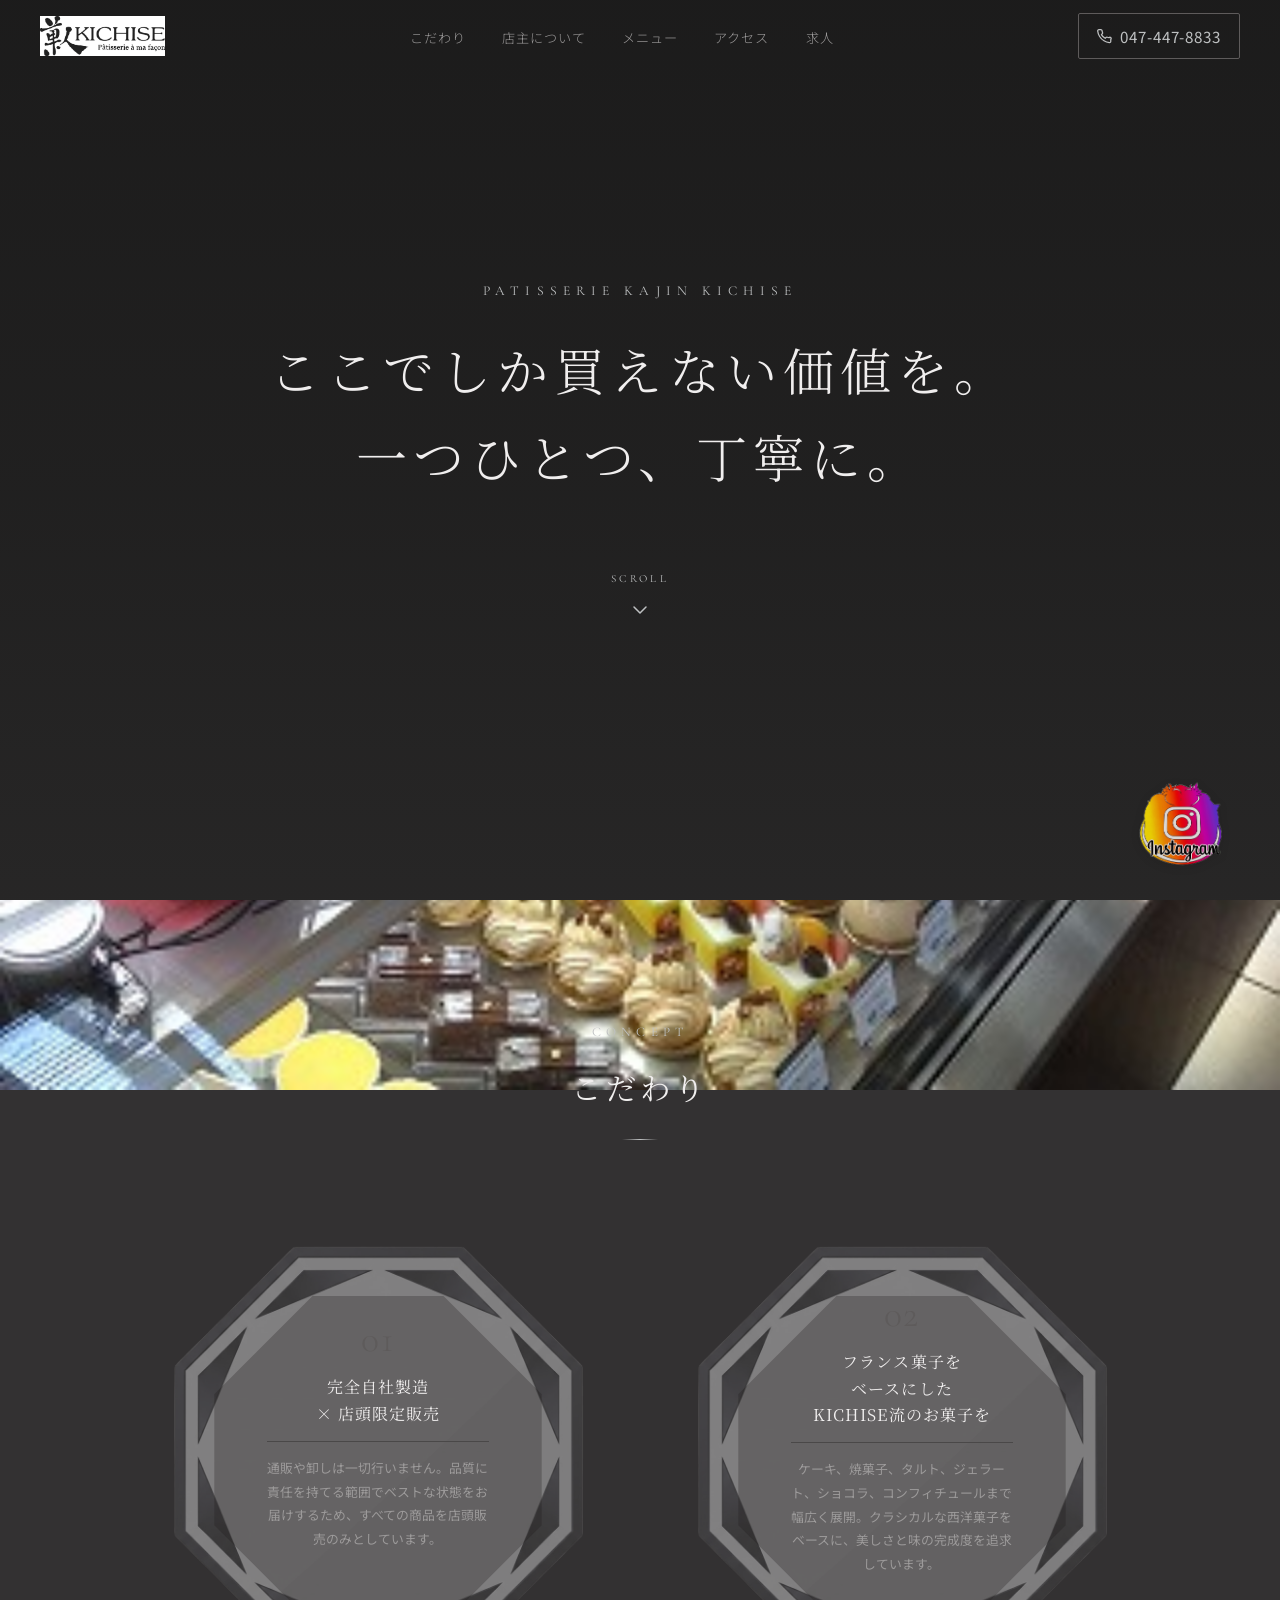
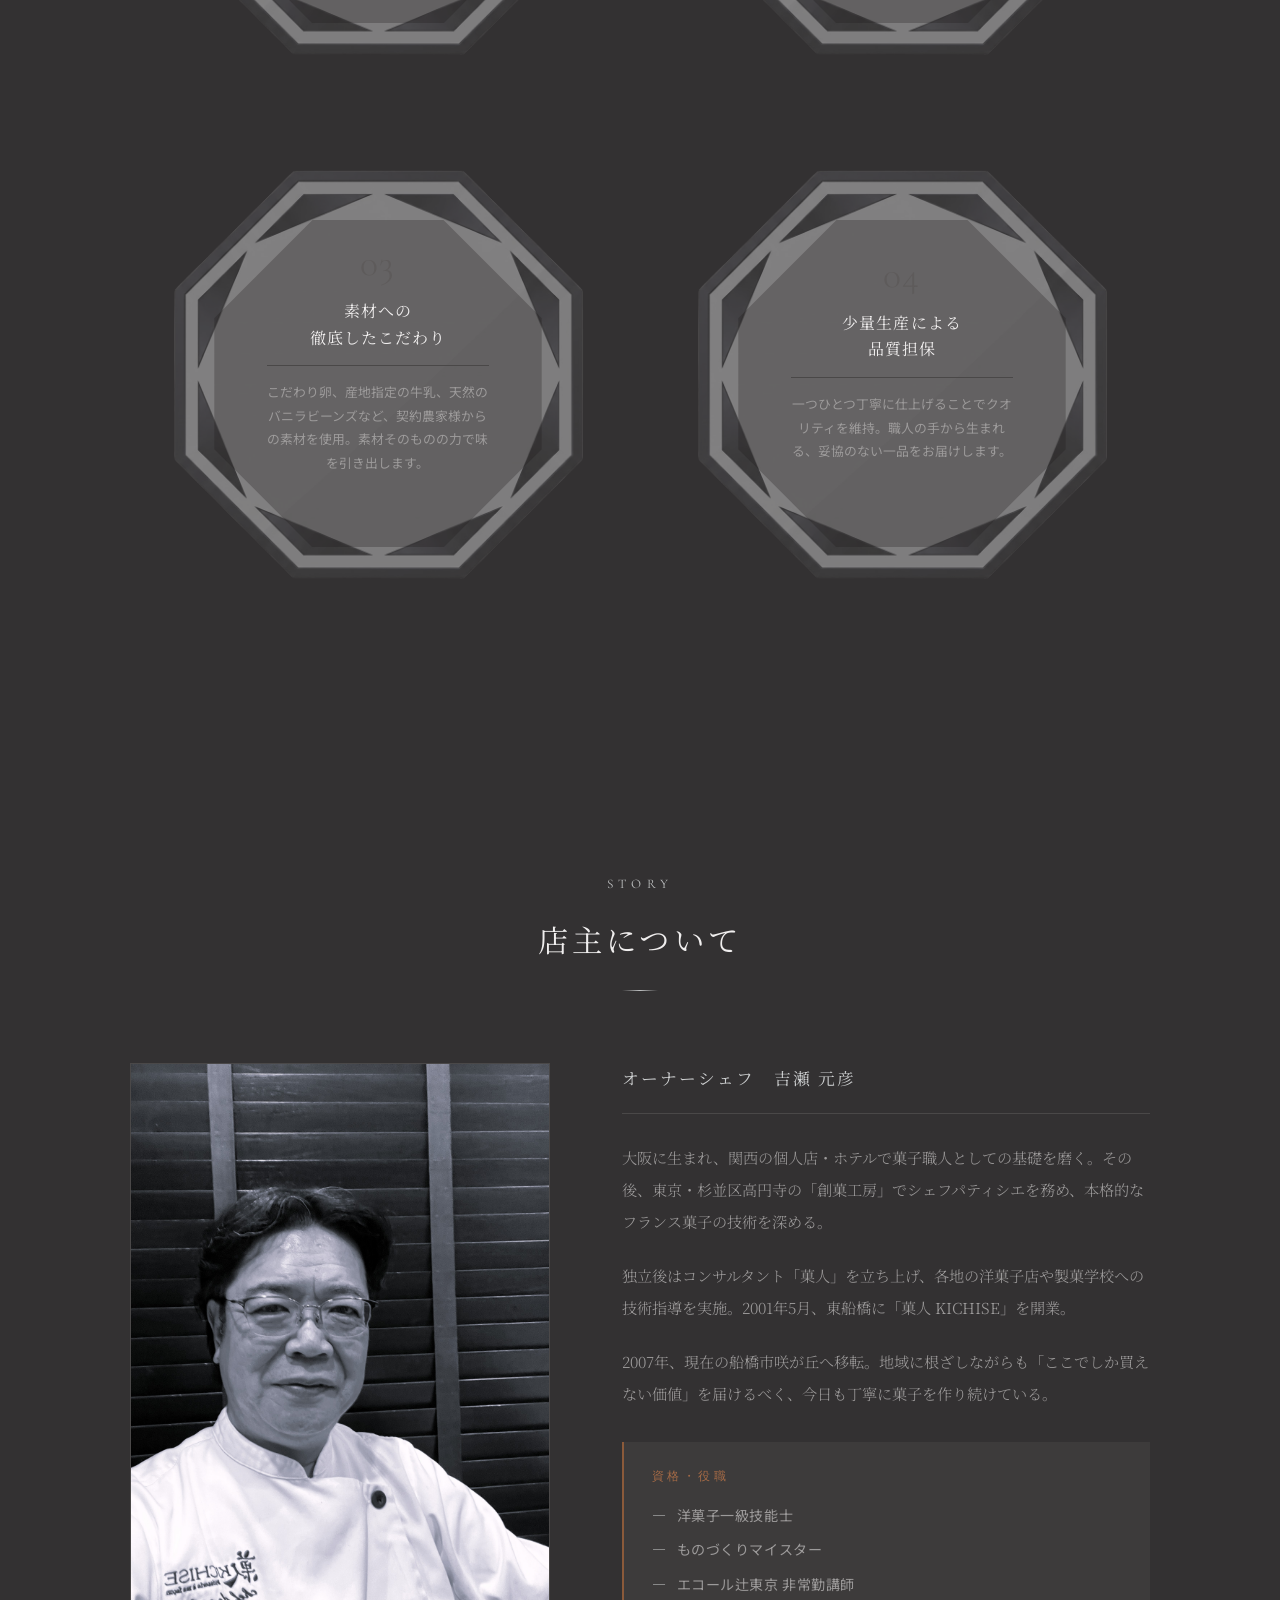
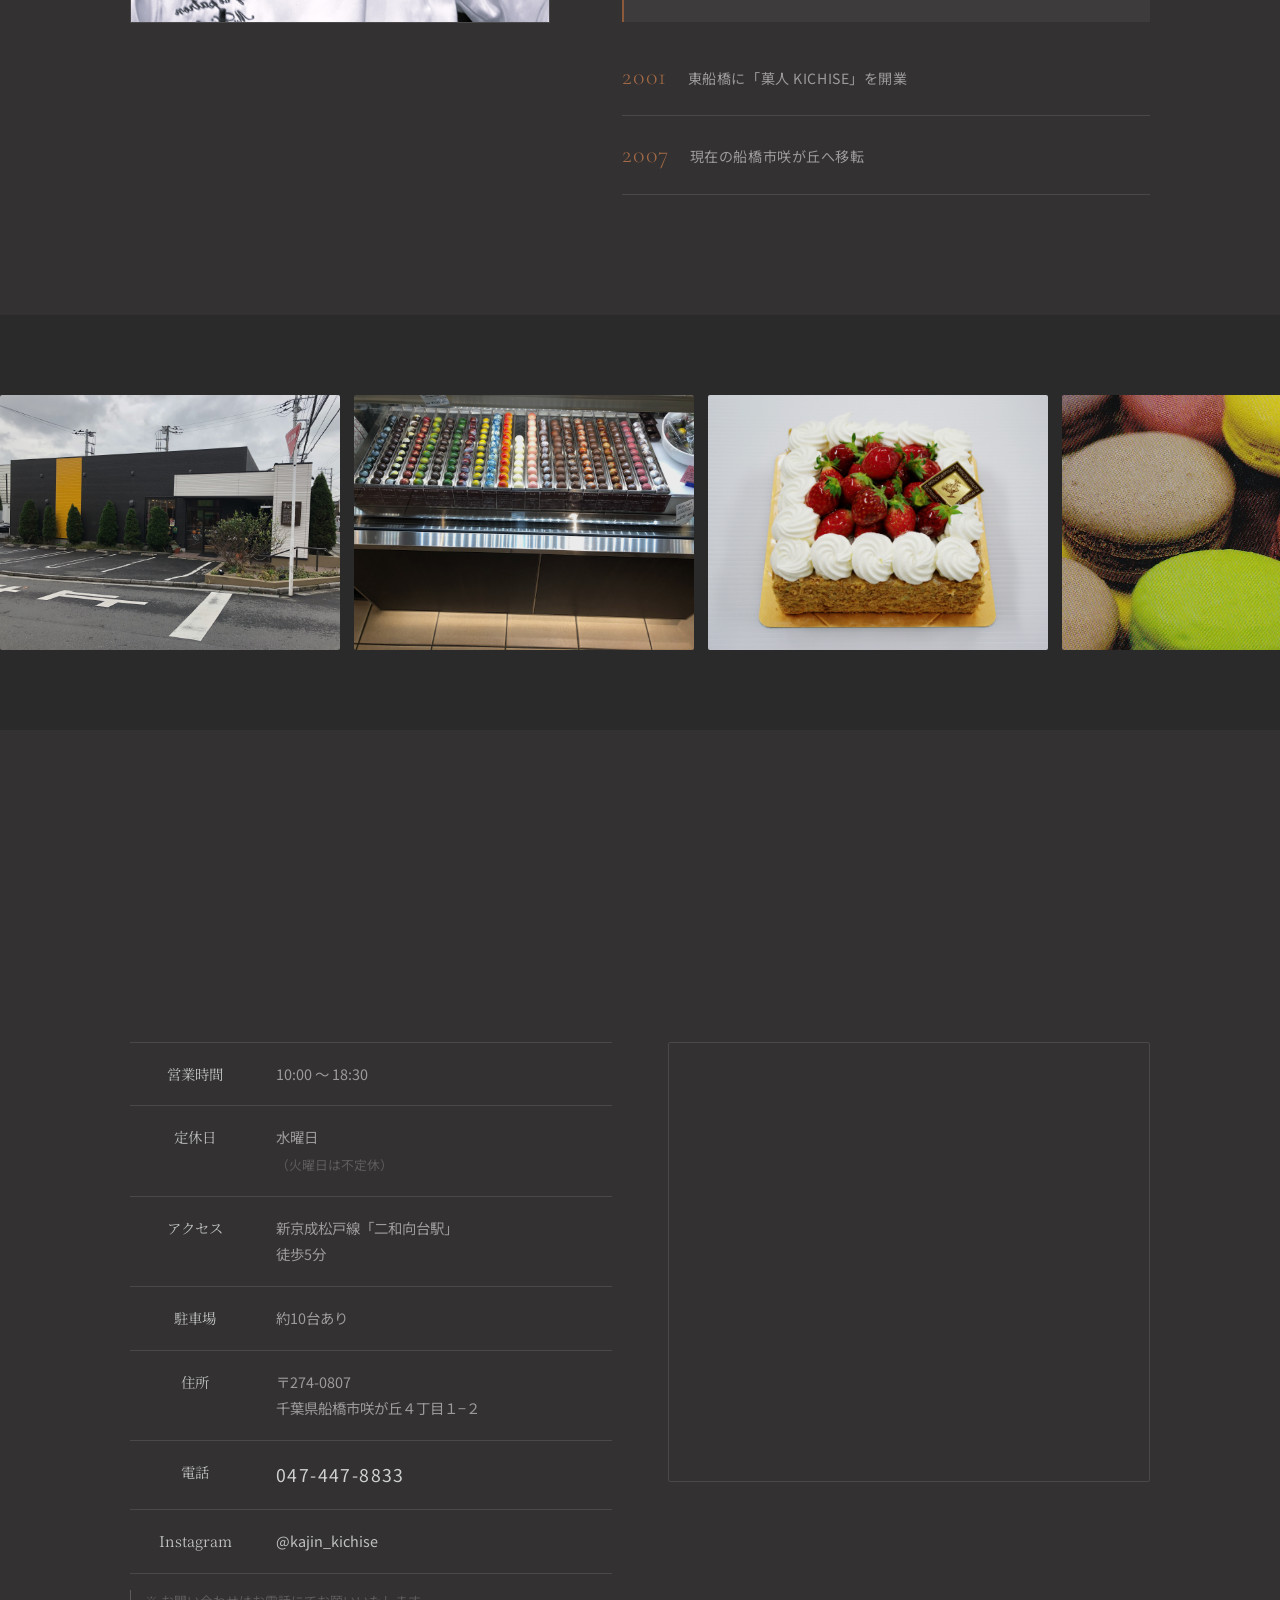
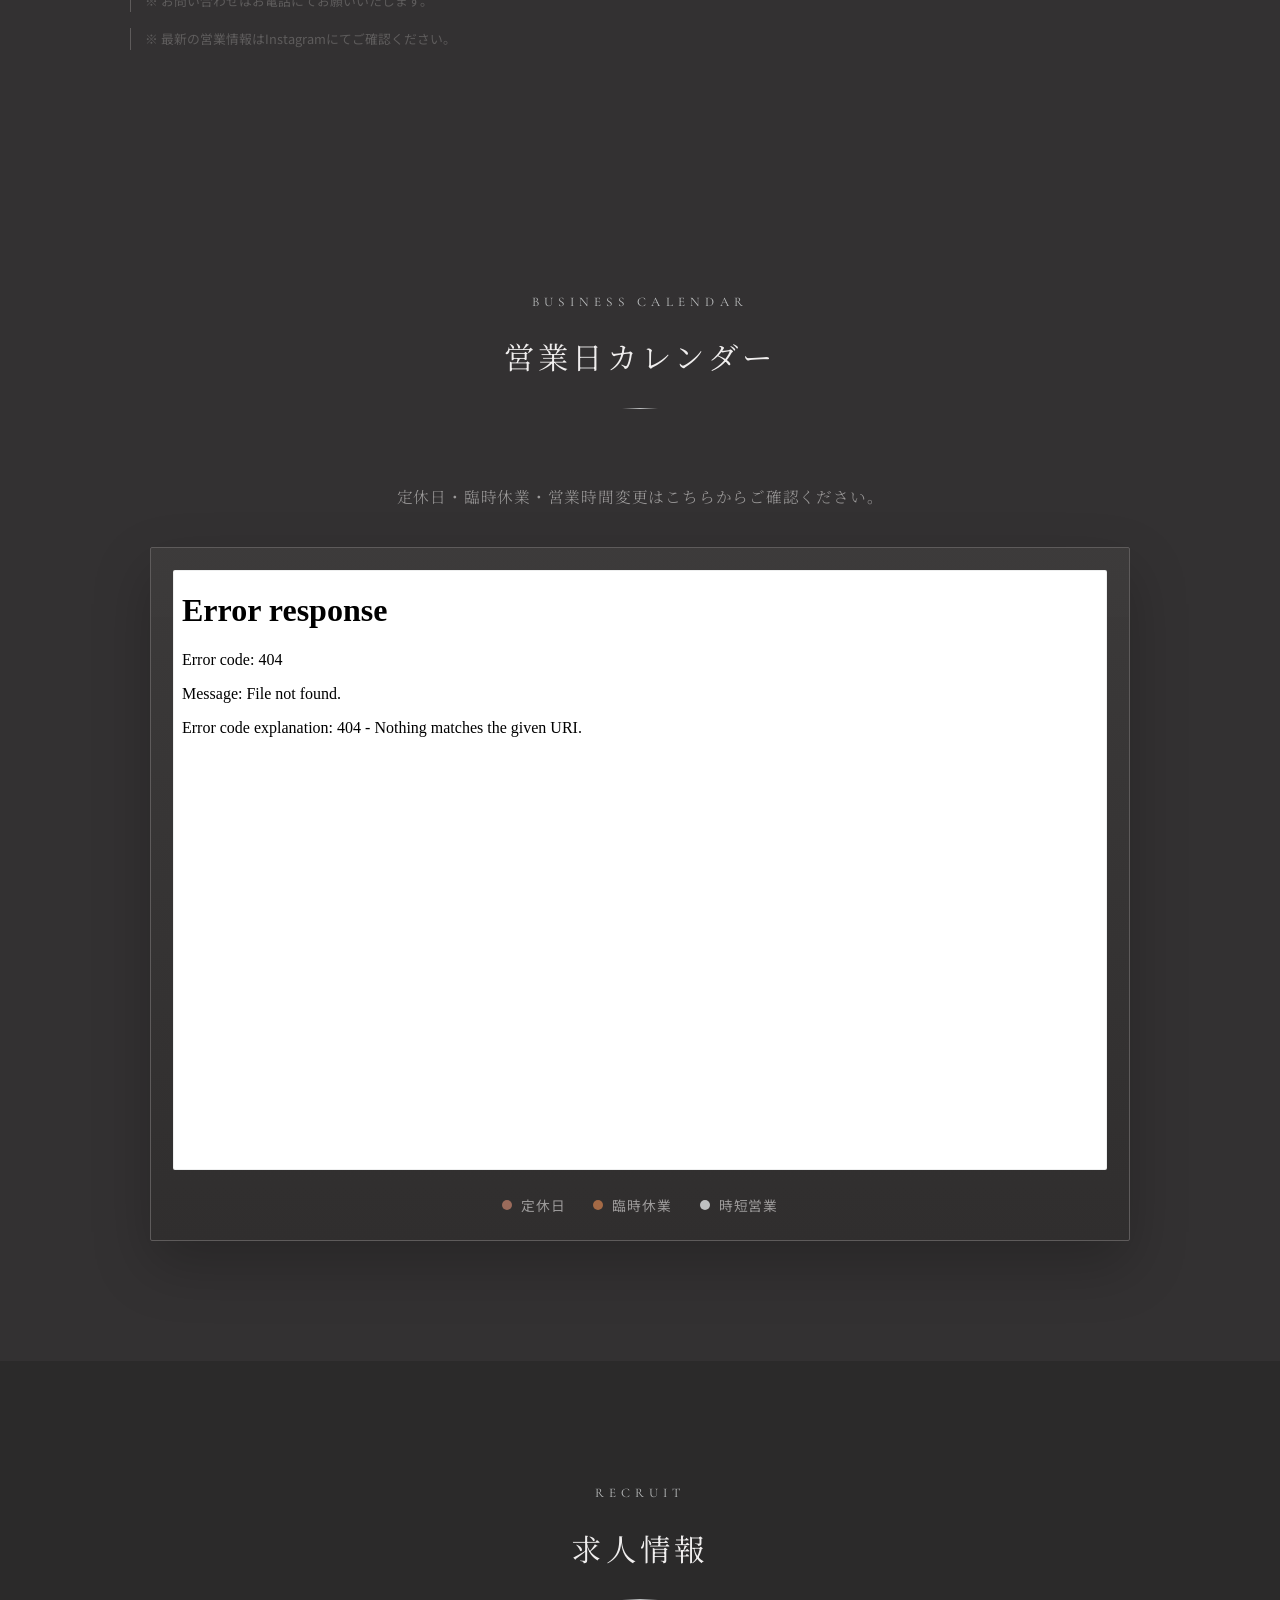
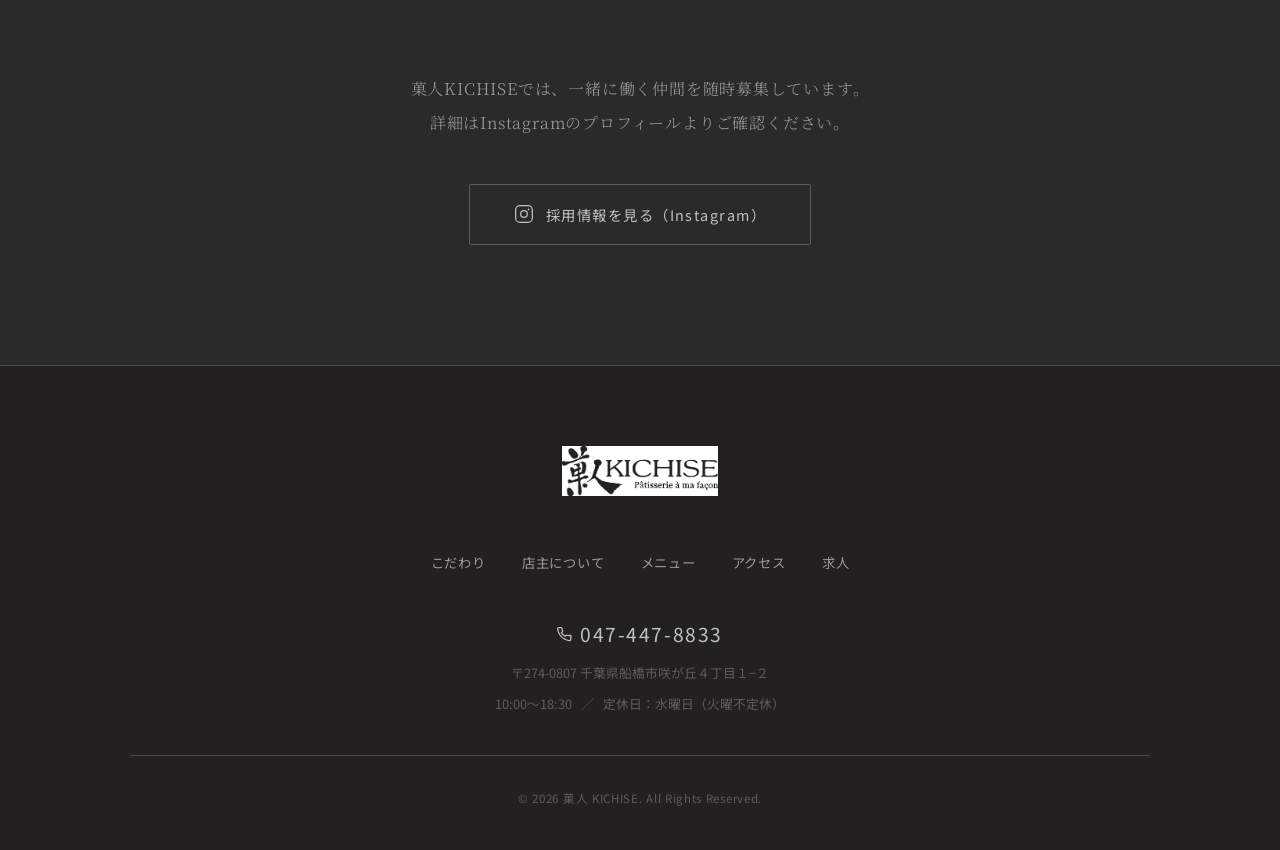
==== commit 4b31dd62: "修正版" ====
--- a/index.html
+++ b/index.html
@@ -67,7 +67,7 @@
   <!-- ========== HERO ========== -->
   <section class="hero" id="top">
     <div class="hero-bg-wrap">
-      <img src="img/store_exterior.jpg" alt="菓人KICHISE 外観" class="hero-bg">
+      <img src="img/top1.png" alt="菓人KICHISE 外観" class="hero-bg" id="heroSlideshow">
       <div class="hero-overlay"></div>
     </div>
     <div class="hero-content">
@@ -245,10 +245,42 @@
 
         <div class="access-map-wrap">
           <iframe
-            src="https://www.google.com/maps/embed?pb=!1m18!1m12!1m3!1d3240.5!2d140.0!3d35.73!2m3!1f0!2f0!3f0!3m2!1i1024!2i768!4f13.1!3m3!1m2!1s0x60187f3b6e000001%3A0x0!2z5Y2x6JGJ55yM6Ih_5qmL5biC5ZCT44GM5LiD77yU5LiB55uu77yR4oiS77yS!5e0!3m2!1sja!2sjp!4v1"
+            src="https://www.google.com/maps/embed?pb=!1m18!1m12!1m3!1d3237.793256633968!2d140.0228550757911!3d35.755885972563284!2m3!1f0!2f0!3f0!3m2!1i1024!2i768!4f13.1!3m3!1m2!1s0x60227f79aa494c71%3A0xd7bfbddccd49646d!2z6I-T5Lq6IEtJQ0hJU0U!5e0!3m2!1sja!2sjp!4v1779688783308!5m2!1sja!2sjp"
             width="100%" height="100%" style="border:0;" allowfullscreen="" loading="lazy"
             referrerpolicy="no-referrer-when-downgrade"
             title="菓人KICHISE 地図"></iframe>
+        </div>
+      </div>
+    </div>
+  </section>
+
+  <!-- ========== BUSINESS CALENDAR ========== -->
+  <section id="calendar" class="section-calendar">
+    <div class="container">
+      <div class="section-head reveal">
+        <p class="section-en">Business Calendar</p>
+        <h2 class="section-title">営業日カレンダー</h2>
+        <div class="silver-bar"></div>
+      </div>
+
+      <div class="calendar-inner reveal">
+        <p class="calendar-lead">定休日・臨時休業・営業時間変更はこちらからご確認ください。</p>
+        <div class="calendar-card">
+          <div class="calendar-frame">
+            <iframe
+              src="ここにGoogleカレンダーの埋め込みURL"
+              style="border:0;"
+              width="100%"
+              height="600"
+              frameborder="0"
+              scrolling="no"
+              title="菓人KICHISE 営業日カレンダー"></iframe>
+          </div>
+          <ul class="calendar-legend" aria-label="営業日カレンダー凡例">
+            <li><span class="legend-dot legend-closed"></span>定休日</li>
+            <li><span class="legend-dot legend-special"></span>臨時休業</li>
+            <li><span class="legend-dot legend-short"></span>時短営業</li>
+          </ul>
         </div>
       </div>
     </div>
@@ -338,6 +370,56 @@
     });
 
     document.querySelector('.mobile-tel').addEventListener('click', () => toggleMenu(false));
+
+    // ---- Hero slideshow ----
+    const heroSlideshow = document.getElementById('heroSlideshow');
+    const heroImages = [
+      'img/top1.png',
+      'img/IMG_20240903_0002.jpg',
+      'img/top3.jpg',
+      'img/IMGP3327.JPG',
+      'img/confiture.jpg'
+    ];
+    const finalHeroImage = heroImages[0];
+    const shuffleHeroImages = heroImages.slice(1);
+    const slideDuration = 2600;
+    const fadeDuration = 700;
+
+    function shuffleImages(images) {
+      const shuffled = [...images];
+      for (let i = shuffled.length - 1; i > 0; i--) {
+        const j = Math.floor(Math.random() * (i + 1));
+        [shuffled[i], shuffled[j]] = [shuffled[j], shuffled[i]];
+      }
+      return shuffled;
+    }
+
+    heroImages.forEach(src => {
+      const image = new Image();
+      image.src = src;
+    });
+
+    function showHeroSequence(sequence, index = 0) {
+      if (index >= sequence.length) {
+        heroSlideshow.classList.add('is-fading');
+        setTimeout(() => {
+          heroSlideshow.src = finalHeroImage;
+          heroSlideshow.classList.remove('is-fading');
+        }, fadeDuration);
+        return;
+      }
+
+      heroSlideshow.classList.add('is-fading');
+      setTimeout(() => {
+        heroSlideshow.src = sequence[index];
+        heroSlideshow.classList.remove('is-fading');
+        setTimeout(() => showHeroSequence(sequence, index + 1), slideDuration);
+      }, fadeDuration);
+    }
+
+    window.addEventListener('load', () => {
+      setTimeout(() => showHeroSequence(shuffleImages(shuffleHeroImages)), slideDuration);
+    });
 
     // ---- Header scroll effect ----
     const header = document.getElementById('header');
--- a/index.css
+++ b/index.css
@@ -313,12 +313,18 @@
   position: absolute;
   inset: 0;
   z-index: 0;
+  background: #111;
 }
 .hero-bg {
   width: 100%;
   height: 100%;
-  object-fit: cover;
-  object-position: center;
+  object-fit: contain;
+  object-position: center center;
+  opacity: 1;
+  transition: opacity 0.7s ease;
+}
+.hero-bg.is-fading {
+  opacity: 0;
 }
 .hero-overlay {
   position: absolute;
@@ -706,6 +712,82 @@
 
 
 /* ============================================================
+   BUSINESS CALENDAR
+   ============================================================ */
+.section-calendar {
+  padding: var(--section-py) 0;
+  background: var(--bg-primary);
+}
+
+.calendar-inner {
+  max-width: 980px;
+  margin: 0 auto;
+}
+
+.calendar-lead {
+  font-family: var(--font-serif-jp);
+  font-weight: 300;
+  font-size: 0.98rem;
+  line-height: 2;
+  letter-spacing: 0.05em;
+  color: var(--text-sub);
+  text-align: center;
+  margin-bottom: 34px;
+}
+
+.calendar-card {
+  background: linear-gradient(180deg, rgba(61, 59, 59, 0.96), rgba(48, 46, 46, 0.98));
+  border: 1px solid var(--border-lt);
+  border-radius: var(--radius);
+  box-shadow: 0 24px 58px rgba(0, 0, 0, 0.22);
+  padding: 22px;
+}
+
+.calendar-frame {
+  width: 100%;
+  height: 600px;
+  border: 1px solid rgba(191, 193, 194, 0.28);
+  border-radius: var(--radius);
+  overflow: hidden;
+  background: #fff;
+}
+
+.calendar-frame iframe {
+  display: block;
+  width: 100%;
+  height: 100%;
+}
+
+.calendar-legend {
+  display: flex;
+  justify-content: center;
+  flex-wrap: wrap;
+  gap: 14px 28px;
+  padding-top: 22px;
+  color: var(--text-sub);
+  font-size: 0.86rem;
+  letter-spacing: 0.06em;
+}
+
+.calendar-legend li {
+  display: inline-flex;
+  align-items: center;
+  gap: 9px;
+}
+
+.legend-dot {
+  width: 10px;
+  height: 10px;
+  border-radius: 50%;
+  flex: 0 0 auto;
+}
+
+.legend-closed { background: #9b6b5b; }
+.legend-special { background: var(--brown-lt); }
+.legend-short { background: var(--accent); }
+
+
+/* ============================================================
    RECRUIT
    ============================================================ */
 .section-recruit {
@@ -885,6 +967,10 @@
   .hero-title { font-size: 1.7rem; }
   .hero-sub   { font-size: 0.85rem; letter-spacing: 0.12em; }
   .hero-en    { font-size: 0.72rem; letter-spacing: 0.28em; margin-bottom: 16px; }
+  .hero-bg {
+    object-fit: cover;
+    object-position: 78% top;
+  }
 
   .section-title  { font-size: 1.45rem; }
   .section-head   { margin-bottom: 48px; }
@@ -914,6 +1000,24 @@
   .access-table th,
   .access-table td { padding: 14px 10px; }
   .access-map-wrap { height: 260px; }
+  .calendar-lead {
+    text-align: left;
+    font-size: 0.9rem;
+  }
+  .calendar-card {
+    padding: 12px;
+    border-radius: 10px;
+  }
+  .calendar-frame {
+    height: 460px;
+    border-radius: 8px;
+  }
+  .calendar-legend {
+    justify-content: flex-start;
+    gap: 12px 18px;
+    font-size: 0.8rem;
+    padding: 18px 4px 2px;
+  }
 
   .container { padding: 0 20px; }
 
@@ -928,6 +1032,7 @@
 @media (max-width: 480px) {
   .hero-title { font-size: 1.45rem; }
   .btn-recruit { font-size: 0.82rem; padding: 14px 28px; }
+  .calendar-frame { height: 400px; }
 }
 
 /* ============================================================
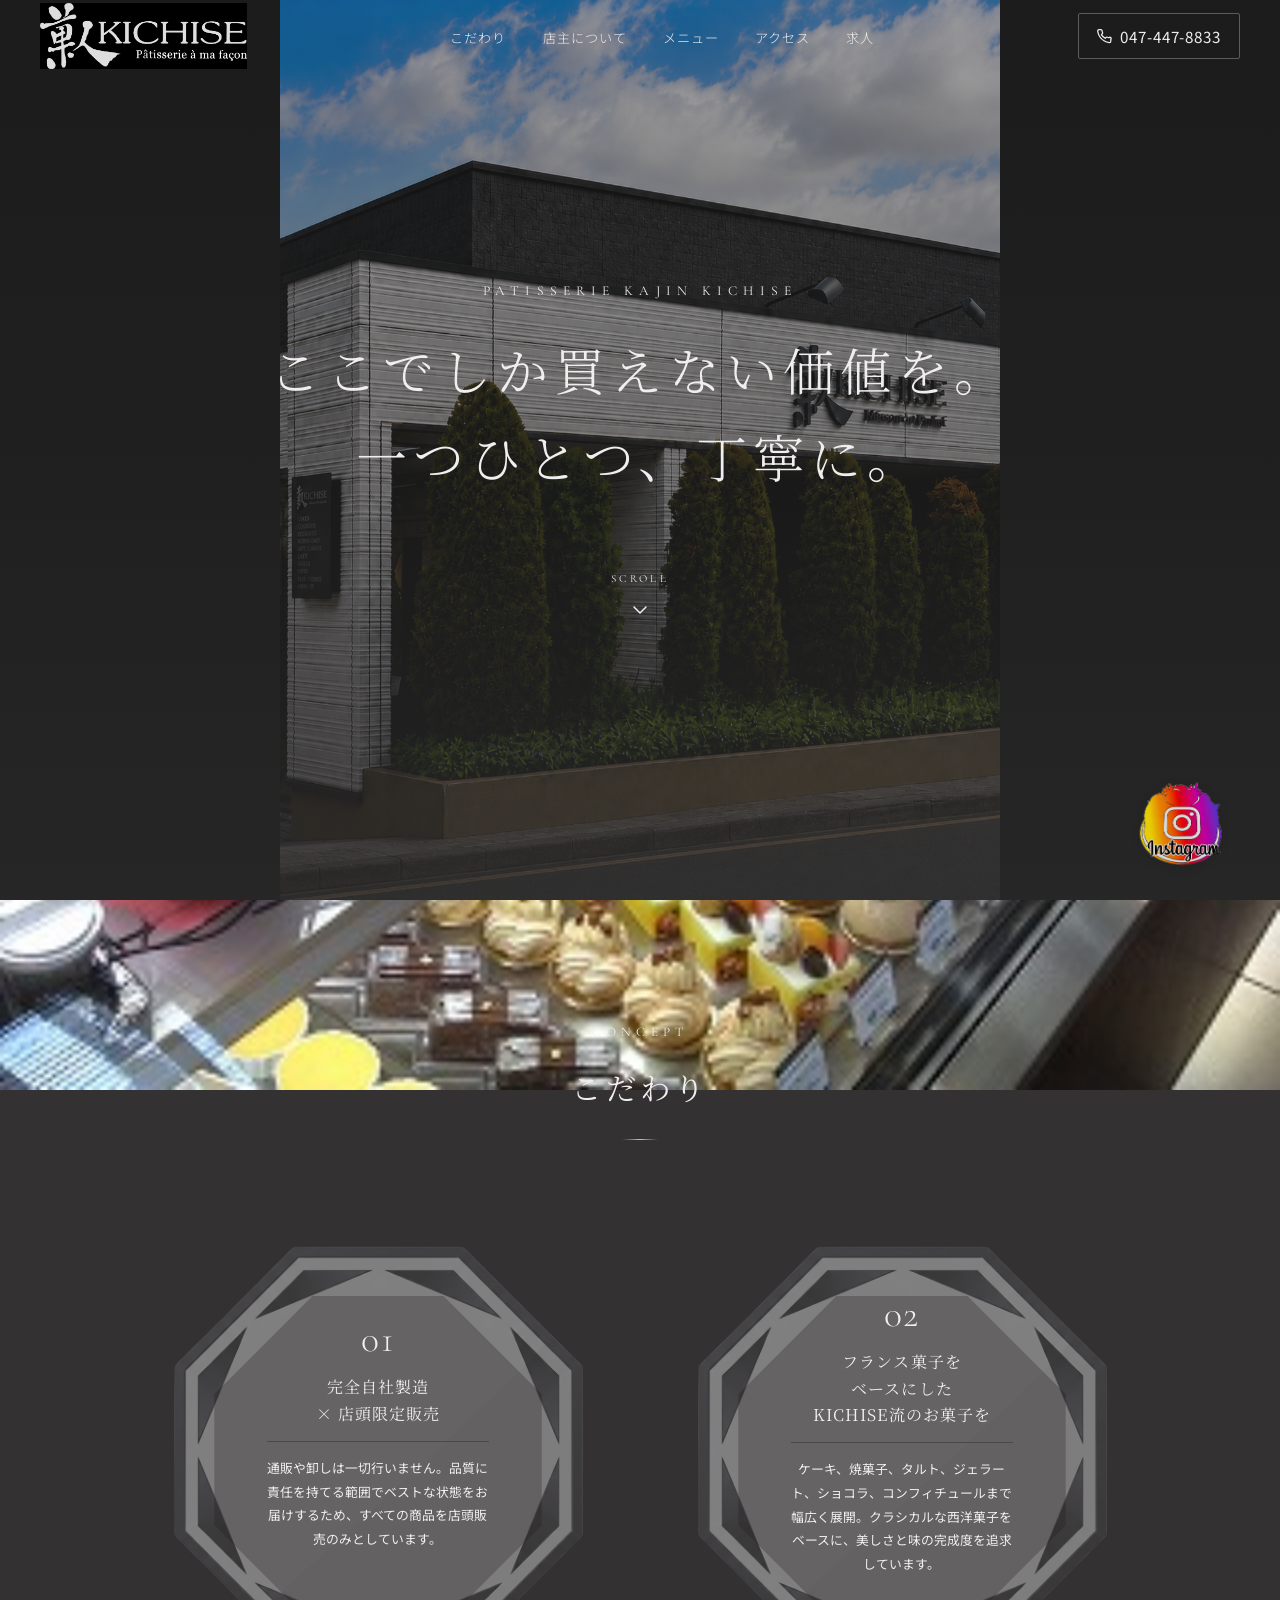
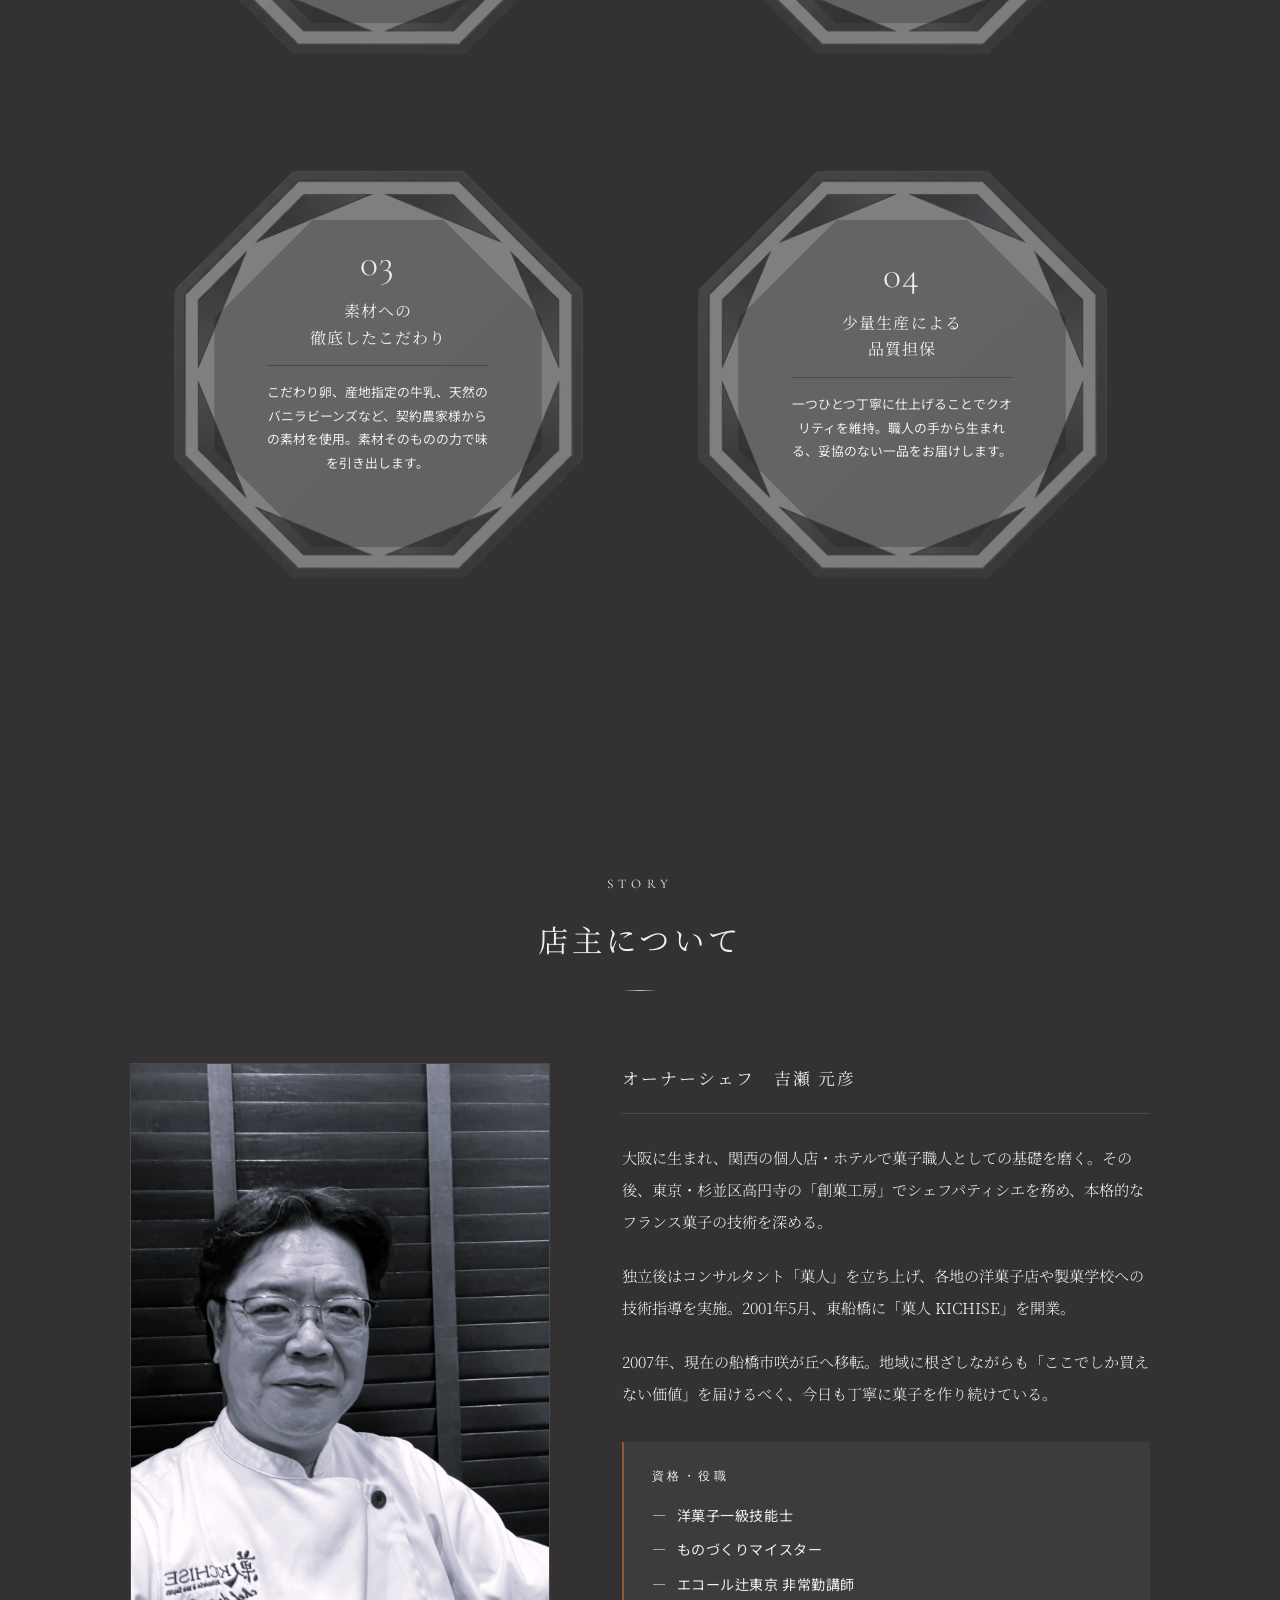
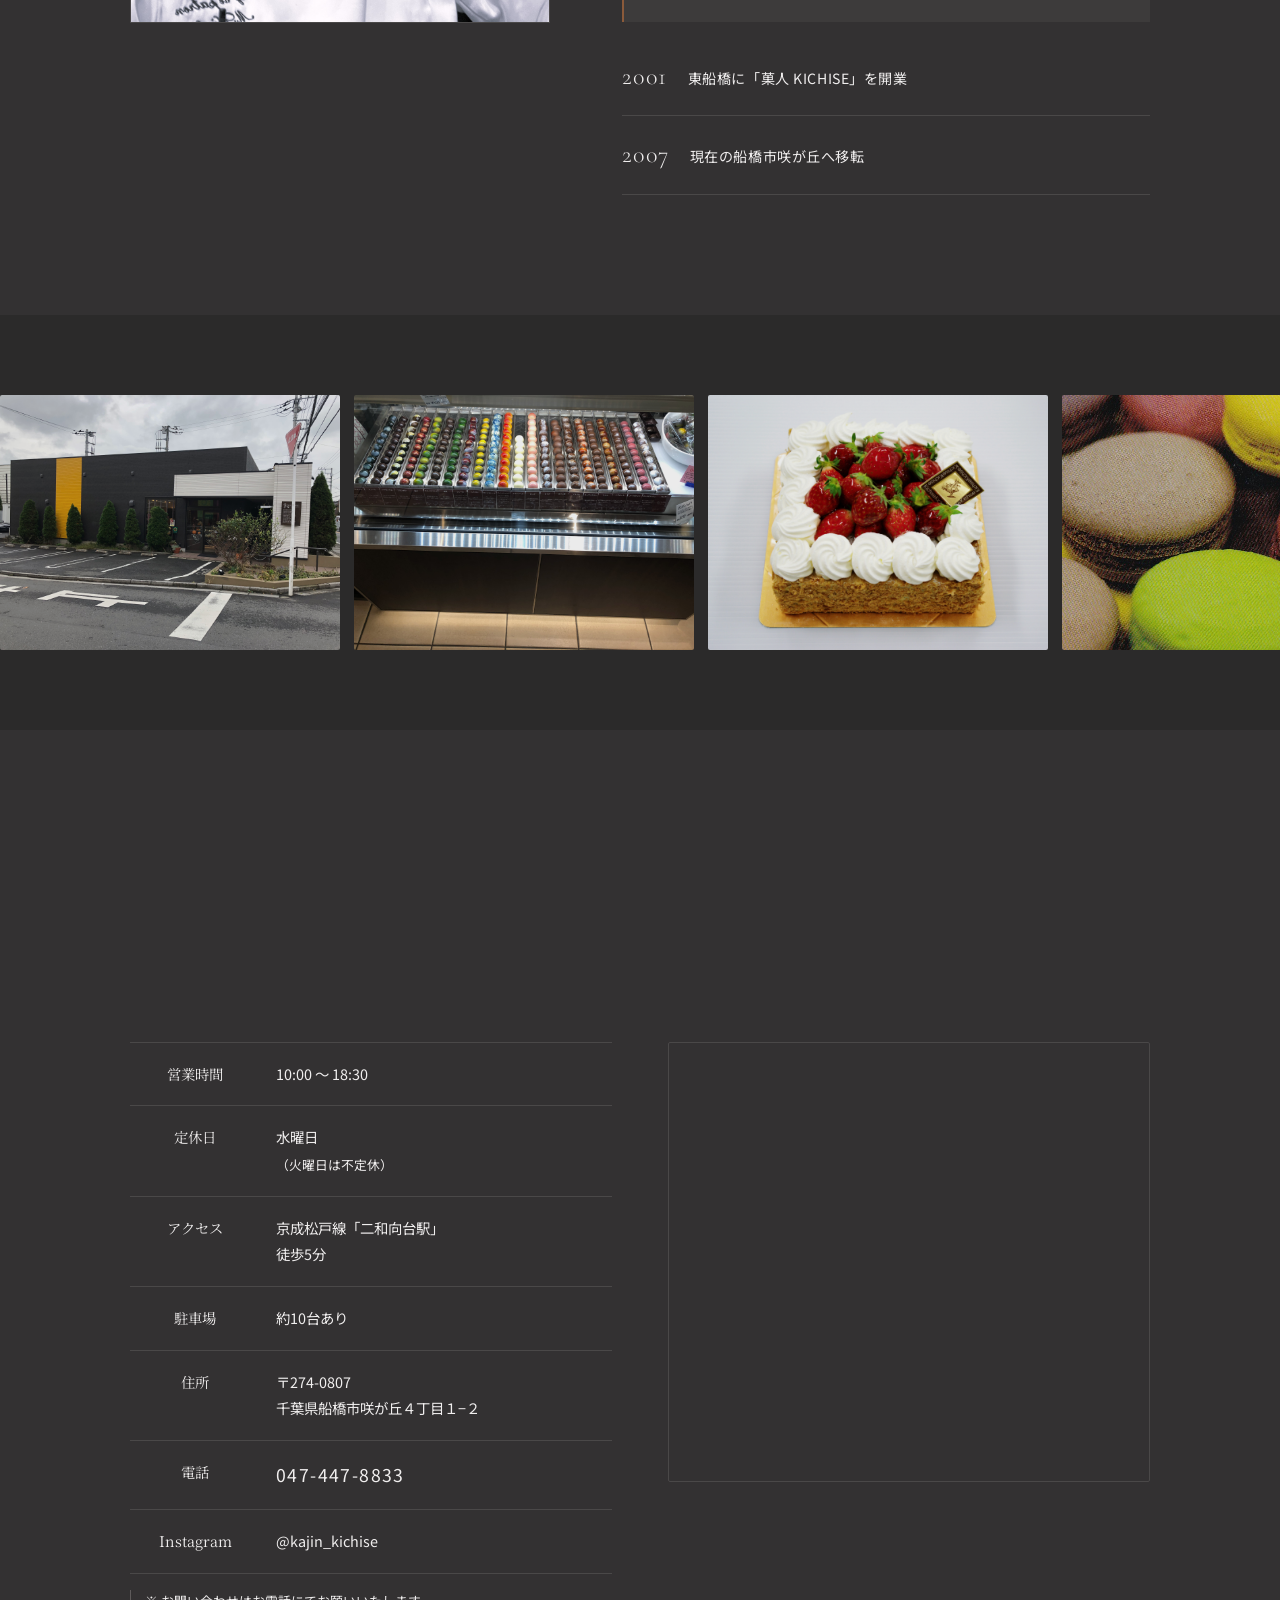
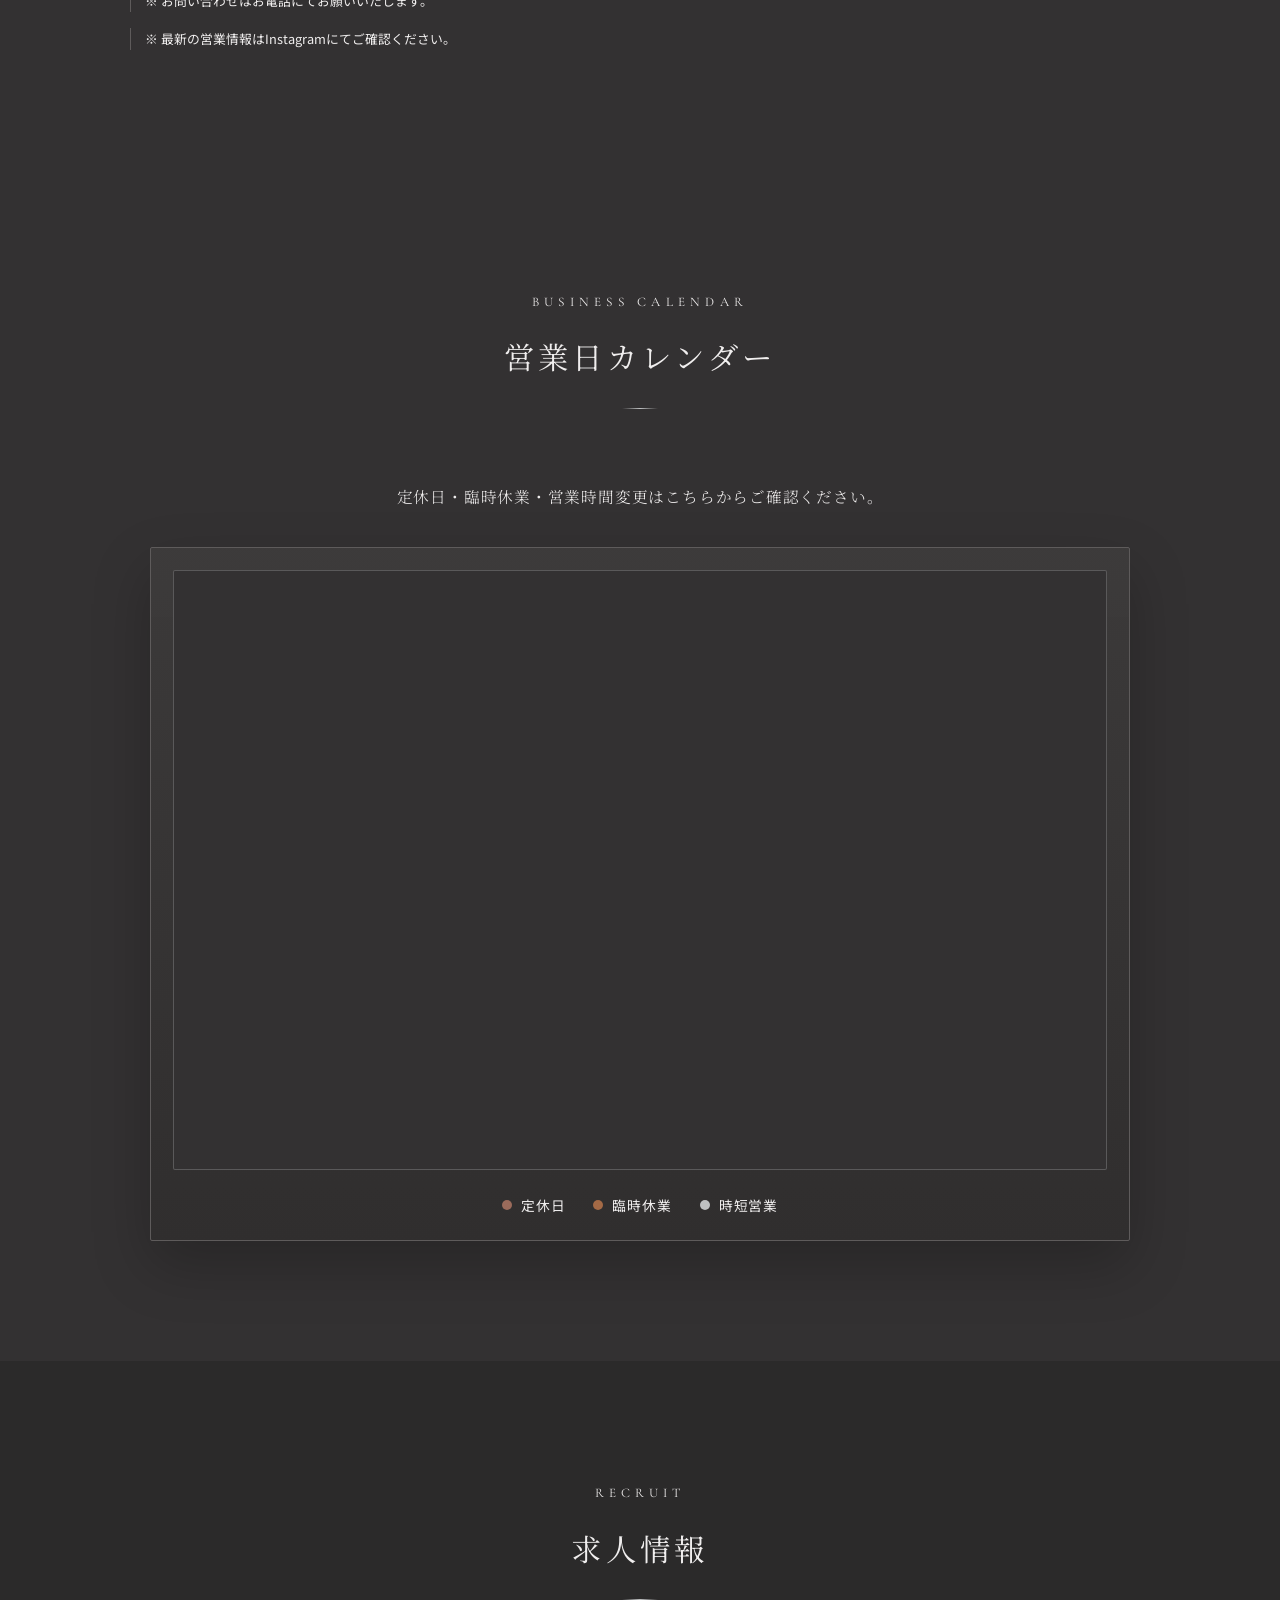
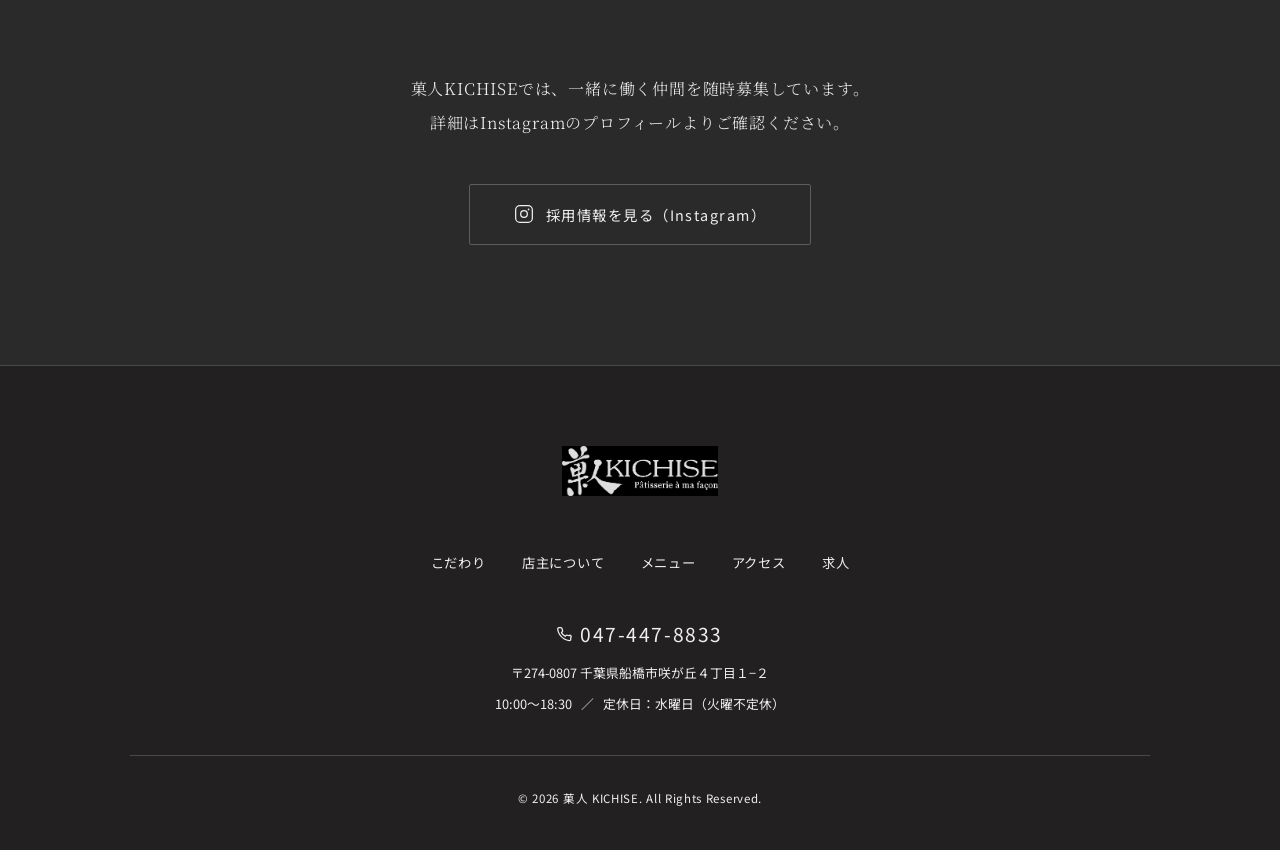
==== commit a3836dd5: "修正版" ====
--- a/index.html
+++ b/index.html
@@ -215,7 +215,7 @@
               </tr>
               <tr>
                 <th>アクセス</th>
-                <td>新京成松戸線「二和向台駅」<br>徒歩5分</td>
+                <td>京成松戸線「二和向台駅」<br>徒歩5分</td>
               </tr>
               <tr>
                 <th>駐車場</th>
@@ -268,7 +268,7 @@
         <div class="calendar-card">
           <div class="calendar-frame">
             <iframe
-              src="ここにGoogleカレンダーの埋め込みURL"
+              src="https://calendar.google.com/calendar/embed?src=n6l2f0r3al403dlnldkbm6nrug%40group.calendar.google.com&ctz=Asia%2FTokyo&bgcolor=%23333132"
               style="border:0;"
               width="100%"
               height="600"
--- a/index.css
+++ b/index.css
@@ -15,6 +15,7 @@
   --accent-bright: #E2E3E4;   /* brightest silver */
   --brown:         #8B5A3A;   /* dark brown */
   --brown-lt:      #A46A46;   /* lighter brown */
+  --text-image:    #F0EEEE;
   --text-main:     #F0EEEE;
   --text-sub:      #9C9A9A;
   --text-muted:    #5E5C5C;
@@ -41,7 +42,7 @@
 body {
   font-family: var(--font-sans-jp);
   background-color: var(--bg-primary);
-  color: var(--text-main);
+  color: var(--text-image);
   line-height: 1.9;
   overflow-x: hidden;
   -webkit-font-smoothing: antialiased;
@@ -71,7 +72,7 @@
   font-family: var(--font-en);
   font-size: 0.82rem;
   letter-spacing: 0.4em;
-  color: var(--accent);
+  color: var(--text-image);
   text-transform: uppercase;
   display: block;
   margin-bottom: 14px;
@@ -81,7 +82,7 @@
   font-family: var(--font-serif-jp);
   font-weight: 400;
   font-size: 1.9rem;
-  color: var(--text-main);
+  color: var(--text-image);
   letter-spacing: 0.14em;
   margin-bottom: 22px;
 }
@@ -148,15 +149,16 @@
   flex-shrink: 0;
 }
 .logo-img {
-  height: 40px;
+  height: 66px;
   width: auto;
   object-fit: contain;
+  filter: invert(1);
 }
 .logo-en {
   font-family: var(--font-en);
   font-size: 0.65rem;
   letter-spacing: 0.3em;
-  color: var(--accent);
+  color: var(--text-image);
   text-transform: uppercase;
 }
 .logo-jp {
@@ -164,7 +166,7 @@
   font-size: 1.1rem;
   font-weight: 400;
   letter-spacing: 0.1em;
-  color: var(--text-main);
+  color: var(--text-image);
 }
 
 /* Global Nav */
@@ -177,7 +179,7 @@
   font-size: 0.82rem;
   font-weight: 300;
   letter-spacing: 0.08em;
-  color: var(--text-sub);
+  color: var(--text-image);
   position: relative;
   padding-bottom: 2px;
   transition: color 0.3s;
@@ -190,7 +192,7 @@
   background: var(--accent);
   transition: width 0.3s var(--ease-out);
 }
-.nav-link:hover { color: var(--accent-lt); }
+.nav-link:hover { color: var(--text-image); }
 .nav-link:hover::after { width: 100%; }
 
 /* Header Right */
@@ -208,7 +210,7 @@
   font-family: var(--font-sans-jp);
   font-size: 0.95rem;
   letter-spacing: 0.06em;
-  color: var(--accent);
+  color: var(--text-image);
   border: 1px solid var(--border-lt);
   padding: 8px 18px;
   border-radius: var(--radius);
@@ -216,7 +218,7 @@
 }
 .btn-tel:hover {
   background: var(--accent);
-  color: var(--bg-secondary);
+  color: var(--text-image);
   border-color: var(--accent);
 }
 
@@ -274,10 +276,10 @@
   font-size: 1.4rem;
   font-weight: 300;
   letter-spacing: 0.18em;
-  color: var(--text-main);
+  color: var(--text-image);
   transition: color 0.3s;
 }
-.mobile-nav-link:hover { color: var(--accent); }
+.mobile-nav-link:hover { color: var(--text-image); }
 
 .mobile-tel {
   display: inline-flex;
@@ -286,7 +288,7 @@
   font-family: var(--font-sans-jp);
   font-size: 1.25rem;
   letter-spacing: 0.08em;
-  color: var(--accent);
+  color: var(--text-image);
   border: 1px solid var(--border-lt);
   padding: 14px 32px;
   border-radius: var(--radius);
@@ -347,7 +349,7 @@
   font-family: var(--font-en);
   font-size: 0.85rem;
   letter-spacing: 0.45em;
-  color: var(--accent);
+  color: var(--text-image);
   text-transform: uppercase;
   margin-bottom: 22px;
 }
@@ -358,7 +360,7 @@
   font-size: clamp(1.9rem, 4.5vw, 3.2rem);
   line-height: 1.7;
   letter-spacing: 0.12em;
-  color: var(--text-main);
+  color: var(--text-image);
   margin-bottom: 18px;
 }
 
@@ -367,7 +369,7 @@
   font-weight: 300;
   font-size: clamp(0.88rem, 1.8vw, 1.05rem);
   letter-spacing: 0.2em;
-  color: var(--text-sub);
+  color: var(--text-image);
   margin-bottom: 60px;
 }
 
@@ -376,7 +378,7 @@
   flex-direction: column;
   align-items: center;
   gap: 8px;
-  color: var(--accent);
+  color: var(--text-image);
   font-family: var(--font-en);
   font-size: 0.68rem;
   letter-spacing: 0.32em;
@@ -455,7 +457,7 @@
   font-family: var(--font-en);
   font-size: 2.35rem;
   font-weight: 300;
-  color: var(--border-lt);
+  color: var(--text-image);
   line-height: 1;
   margin-bottom: 16px;
   letter-spacing: 0.05em;
@@ -467,7 +469,7 @@
   font-size: 1rem;
   line-height: 1.65;
   letter-spacing: 0.07em;
-  color: var(--text-main);
+  color: var(--text-image);
   margin-bottom: 14px;
   padding-bottom: 14px;
   border-bottom: 1px solid var(--border);
@@ -475,7 +477,7 @@
 
 .concept-card-text {
   font-size: 0.8rem;
-  color: var(--text-sub);
+  color: var(--text-image);
   line-height: 1.85;
 }
 
@@ -511,7 +513,7 @@
   font-size: 1.05rem;
   font-weight: 400;
   letter-spacing: 0.12em;
-  color: var(--accent-lt);
+  color: var(--text-image);
   margin-bottom: 28px;
   padding-bottom: 18px;
   border-bottom: 1px solid var(--border);
@@ -522,7 +524,7 @@
   font-weight: 300;
   font-size: 0.95rem;
   line-height: 2.1;
-  color: var(--text-sub);
+  color: var(--text-image);
   margin-bottom: 22px;
 }
 
@@ -538,7 +540,7 @@
   font-family: var(--font-en);
   font-size: 0.72rem;
   letter-spacing: 0.3em;
-  color: var(--brown-lt);
+  color: var(--text-image);
   text-transform: uppercase;
   margin-bottom: 14px;
 }
@@ -550,12 +552,12 @@
 }
 .story-qualifications li {
   font-size: 0.88rem;
-  color: var(--text-sub);
+  color: var(--text-image);
   letter-spacing: 0.04em;
 }
 .story-qualifications li::before {
   content: '—';
-  color: var(--accent);
+  color: var(--text-image);
   margin-right: 10px;
 }
 
@@ -577,14 +579,14 @@
   font-family: var(--font-en);
   font-size: 1.5rem;
   font-weight: 300;
-  color: var(--brown-lt);
+  color: var(--text-image);
   letter-spacing: 0.06em;
   flex-shrink: 0;
 }
 
 .timeline-event {
   font-size: 0.88rem;
-  color: var(--text-sub);
+  color: var(--text-image);
   letter-spacing: 0.04em;
   line-height: 1.7;
 }
@@ -665,28 +667,28 @@
   width: 130px;
   font-family: var(--font-serif-jp);
   font-weight: 400;
-  color: var(--accent);
+  color: var(--text-image);
   white-space: nowrap;
 }
-.access-table td { color: var(--text-sub); }
+.access-table td { color: var(--text-image); }
 .access-table tr:first-child th,
 .access-table tr:first-child td { border-top: 1px solid var(--border); }
 
 .access-note {
   font-size: 0.8rem;
-  color: var(--text-muted);
+  color: var(--text-image);
 }
 
 .access-tel {
   font-size: 1.1rem;
   letter-spacing: 0.08em;
-  color: var(--accent-lt);
+  color: var(--text-image);
   transition: opacity 0.3s;
 }
 .access-tel:hover { opacity: 0.75; }
 
 .access-ig {
-  color: var(--accent);
+  color: var(--text-image);
   transition: opacity 0.3s;
 }
 .access-ig:hover { opacity: 0.75; }
@@ -694,7 +696,7 @@
 .access-info-note {
   margin-top: 16px;
   font-size: 0.8rem;
-  color: var(--text-muted);
+  color: var(--text-image);
   line-height: 1.7;
   padding-left: 14px;
   border-left: 1px solid var(--border-lt);
@@ -730,7 +732,7 @@
   font-size: 0.98rem;
   line-height: 2;
   letter-spacing: 0.05em;
-  color: var(--text-sub);
+  color: var(--text-image);
   text-align: center;
   margin-bottom: 34px;
 }
@@ -749,13 +751,14 @@
   border: 1px solid rgba(191, 193, 194, 0.28);
   border-radius: var(--radius);
   overflow: hidden;
-  background: #fff;
+  background: var(--bg-primary);
 }
 
 .calendar-frame iframe {
   display: block;
   width: 100%;
   height: 100%;
+  filter: invert(0.88) hue-rotate(180deg) saturate(0.8);
 }
 
 .calendar-legend {
@@ -764,7 +767,7 @@
   flex-wrap: wrap;
   gap: 14px 28px;
   padding-top: 22px;
-  color: var(--text-sub);
+  color: var(--text-image);
   font-size: 0.86rem;
   letter-spacing: 0.06em;
 }
@@ -803,7 +806,7 @@
   font-family: var(--font-serif-jp);
   font-weight: 300;
   font-size: 1rem;
-  color: var(--text-sub);
+  color: var(--text-image);
   line-height: 2.1;
   margin-bottom: 44px;
   letter-spacing: 0.05em;
@@ -816,7 +819,7 @@
   font-family: var(--font-sans-jp);
   font-size: 0.9rem;
   letter-spacing: 0.1em;
-  color: var(--accent);
+  color: var(--text-image);
   border: 1px solid var(--border-lt);
   padding: 16px 44px;
   border-radius: var(--radius);
@@ -824,7 +827,7 @@
 }
 .btn-recruit:hover {
   background: var(--accent);
-  color: var(--bg-secondary);
+  color: var(--text-image);
   border-color: var(--accent);
 }
 
@@ -850,13 +853,14 @@
   height: 50px;
   width: auto;
   object-fit: contain;
+  filter: invert(1);
   margin-bottom: 10px;
 }
 .footer-logo-en {
   font-family: var(--font-en);
   font-size: 0.7rem;
   letter-spacing: 0.35em;
-  color: var(--accent);
+  color: var(--text-image);
   text-transform: uppercase;
   margin-bottom: 6px;
 }
@@ -865,7 +869,7 @@
   font-size: 1.35rem;
   font-weight: 300;
   letter-spacing: 0.18em;
-  color: var(--text-main);
+  color: var(--text-image);
 }
 
 .footer-nav ul {
@@ -876,11 +880,11 @@
 }
 .footer-nav a {
   font-size: 0.83rem;
-  color: var(--text-sub);
+  color: var(--text-image);
   letter-spacing: 0.06em;
   transition: color 0.3s;
 }
-.footer-nav a:hover { color: var(--accent); }
+.footer-nav a:hover { color: var(--text-image); }
 
 .footer-info {
   display: flex;
@@ -893,7 +897,7 @@
   gap: 8px;
   font-size: 1.2rem;
   letter-spacing: 0.08em;
-  color: var(--accent);
+  color: var(--text-image);
   transition: opacity 0.3s;
 }
 .footer-tel:hover { opacity: 0.75; }
@@ -901,13 +905,13 @@
 .footer-address,
 .footer-hours {
   font-size: 0.8rem;
-  color: var(--text-muted);
+  color: var(--text-image);
   line-height: 1.8;
 }
 
 .footer-copy {
   font-size: 0.72rem;
-  color: var(--text-muted);
+  color: var(--text-image);
   letter-spacing: 0.06em;
   border-top: 1px solid var(--border);
   padding-top: 32px;
@@ -961,6 +965,7 @@
   .sp-only { display: block; }
 
   .header-inner { padding: 0 20px; }
+  .logo-img { height: 40px; }
   .logo-jp { font-size: 1rem; }
   .logo-en { font-size: 0.6rem; }
 
@@ -1066,7 +1071,7 @@
   padding: 8px 12px;
   border-radius: 4px;
   background: rgba(20, 18, 16, 0.9);
-  color: #fff;
+  color: var(--text-image);
   font-size: 0.82rem;
   line-height: 1.4;
   letter-spacing: 0;
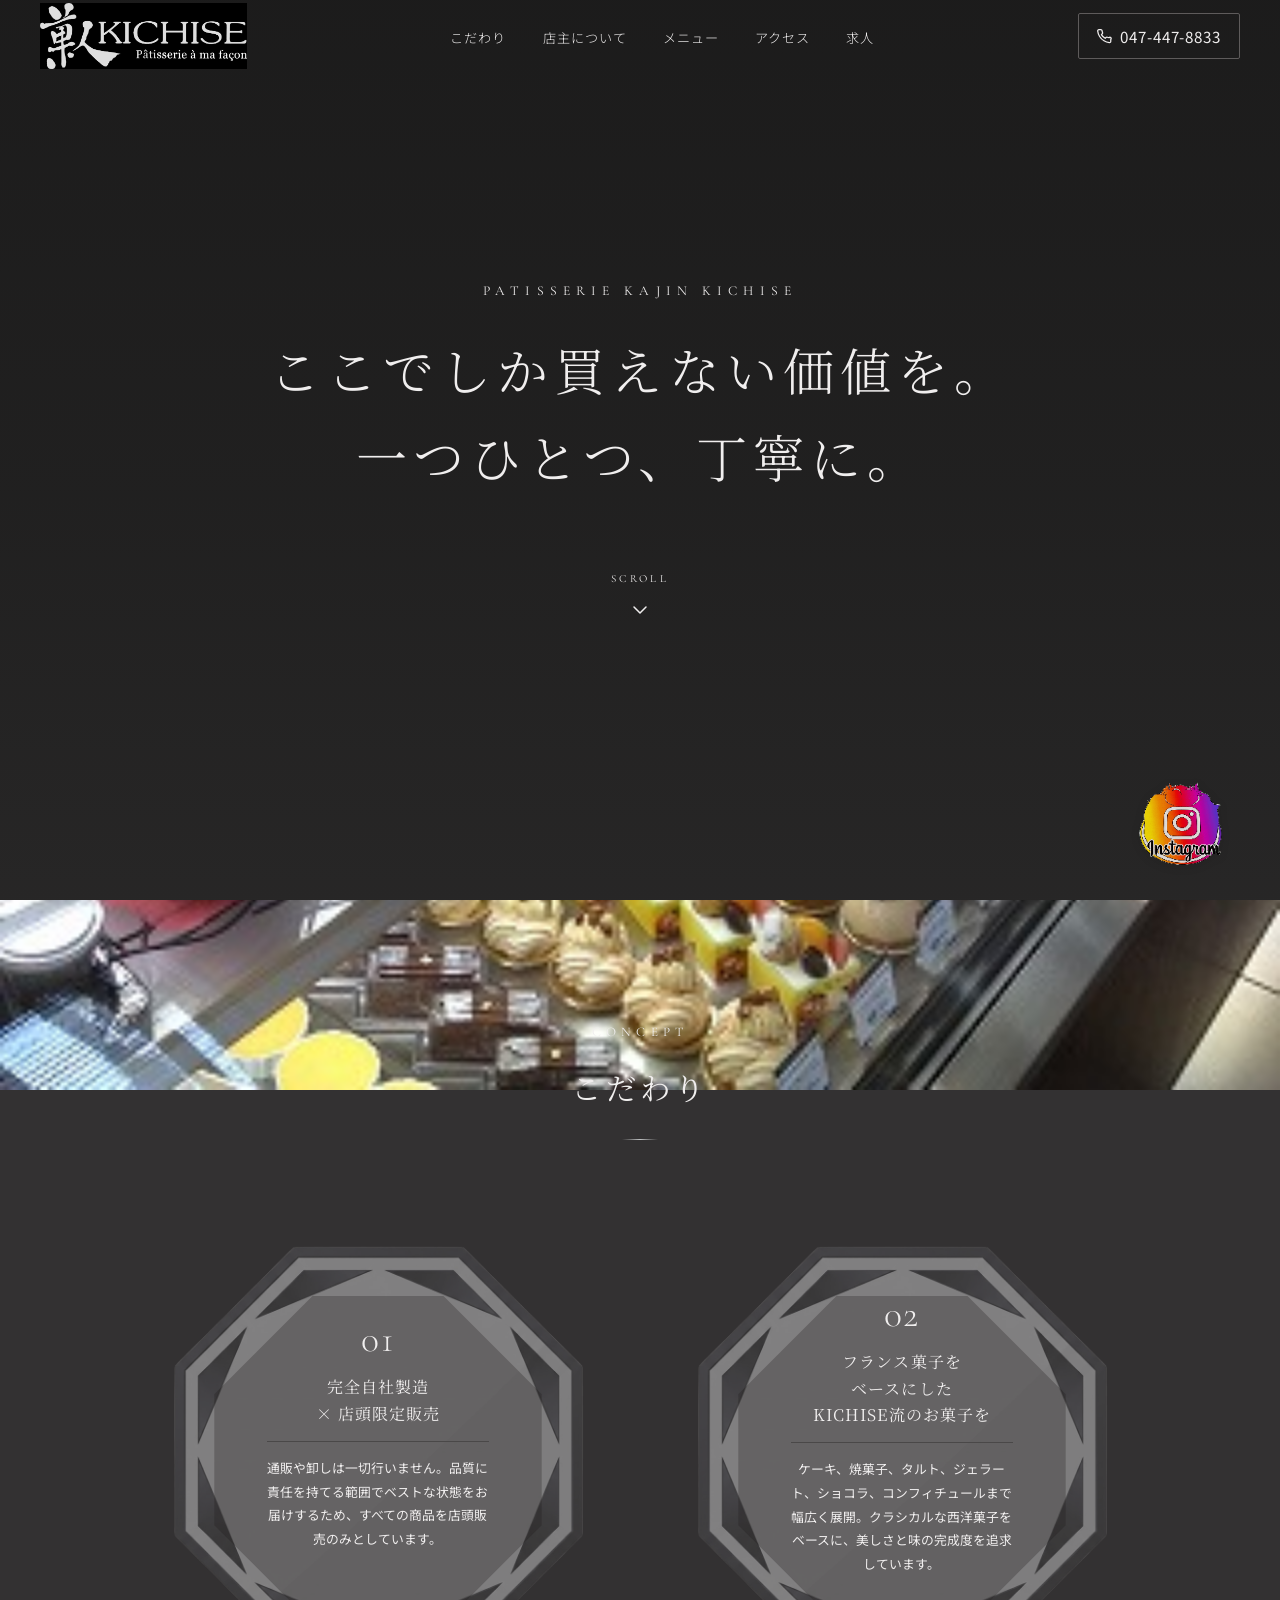
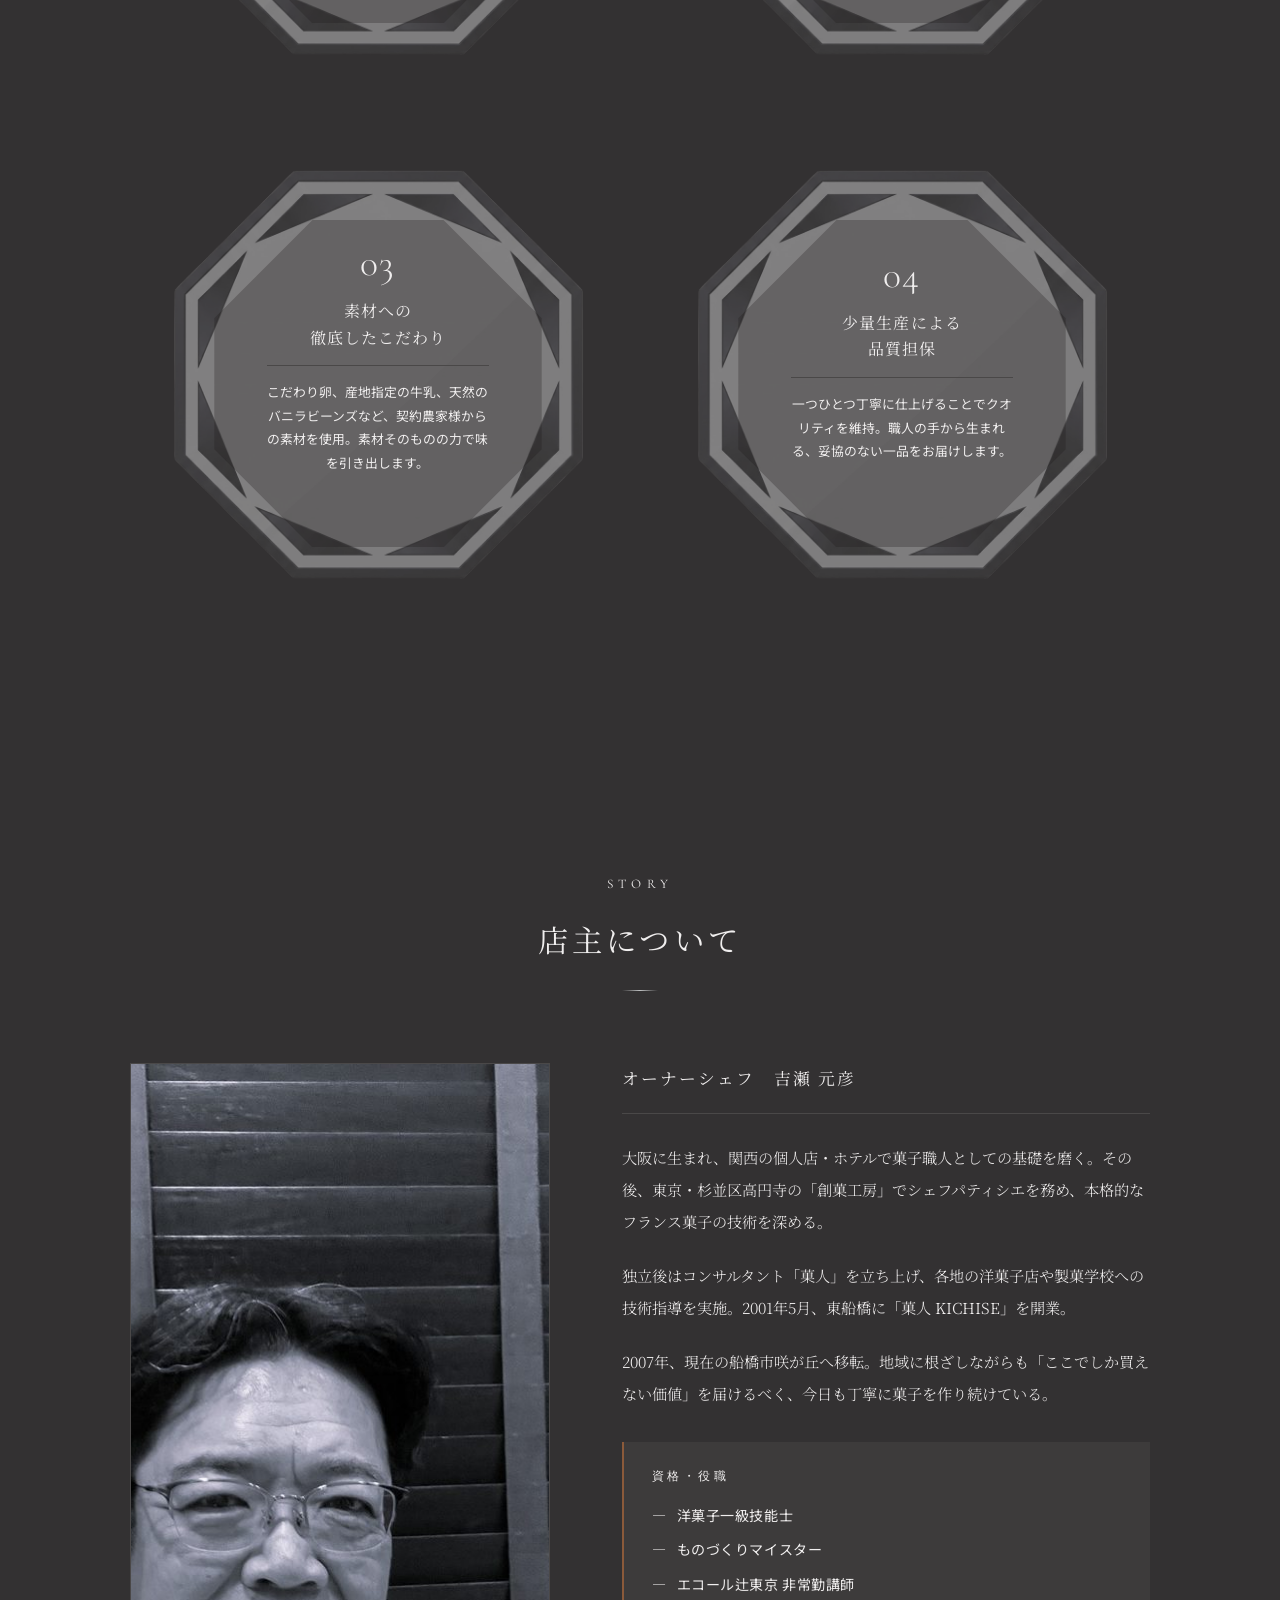
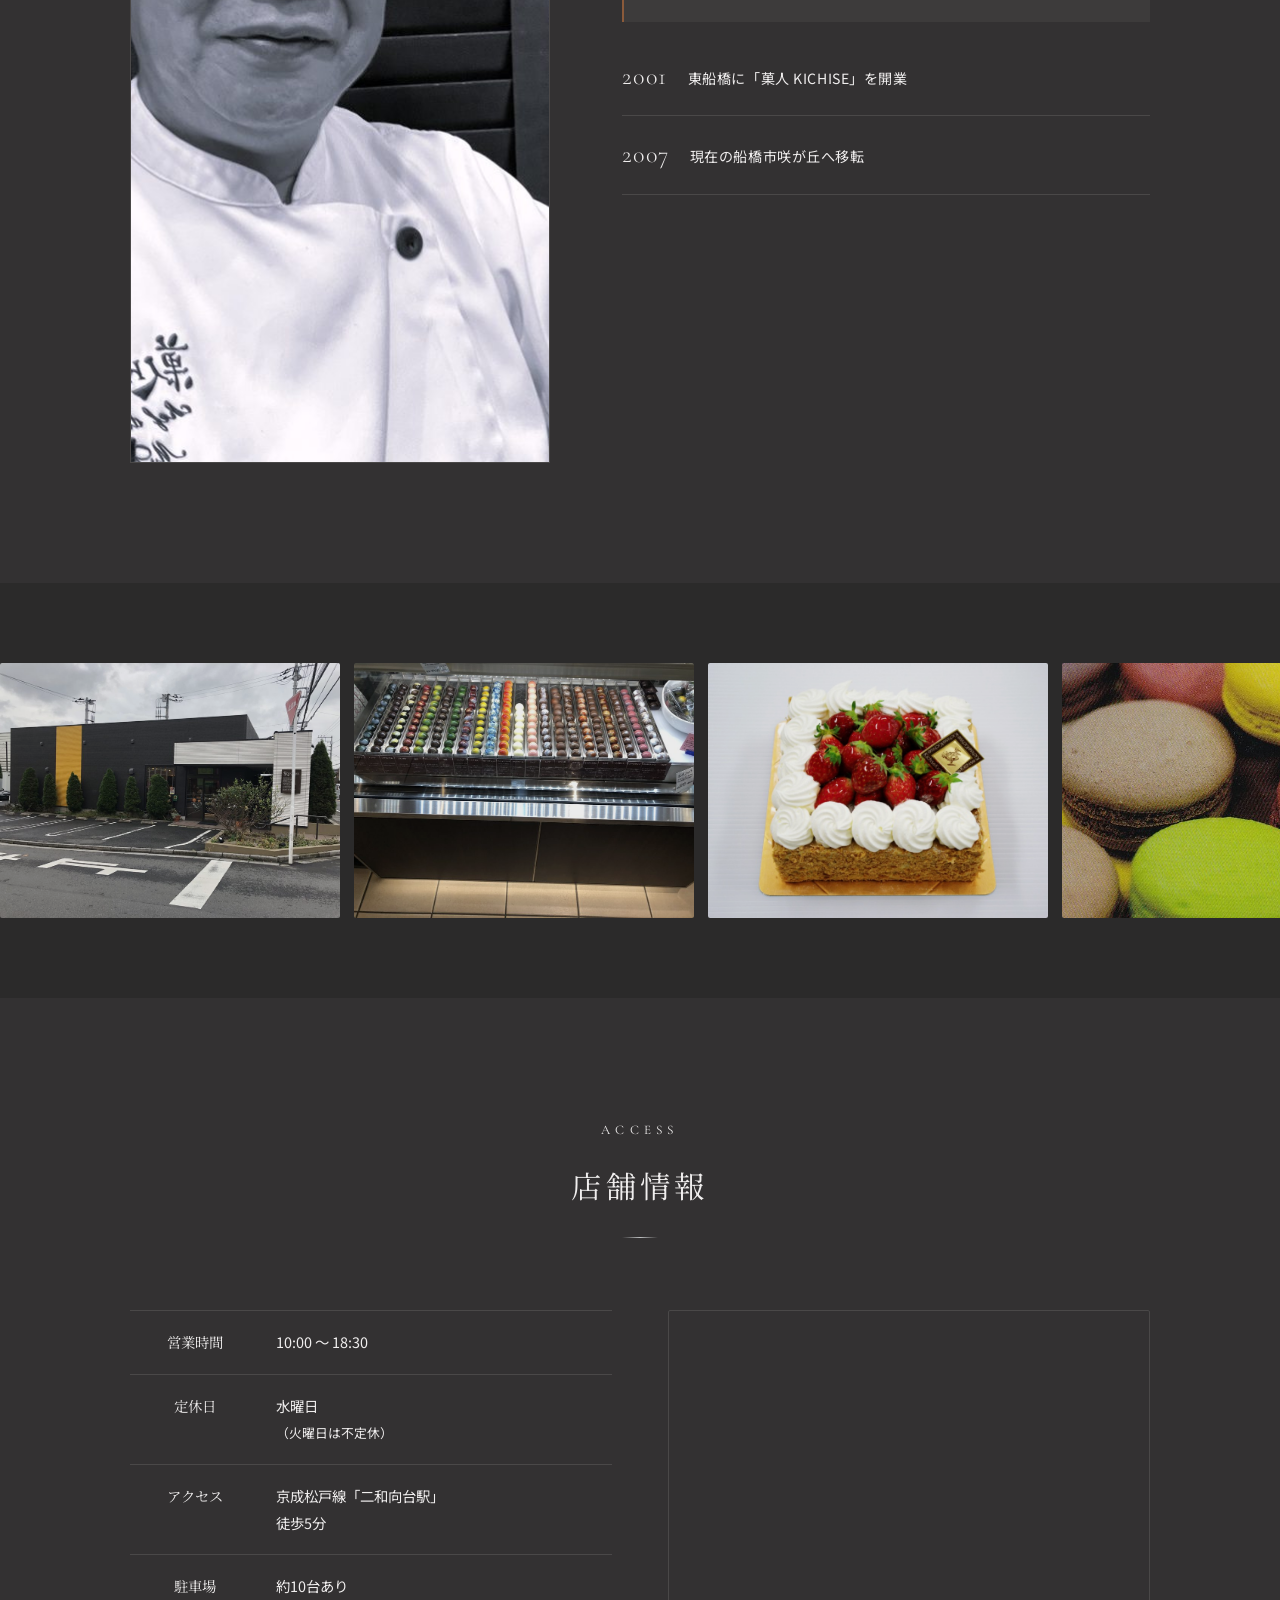
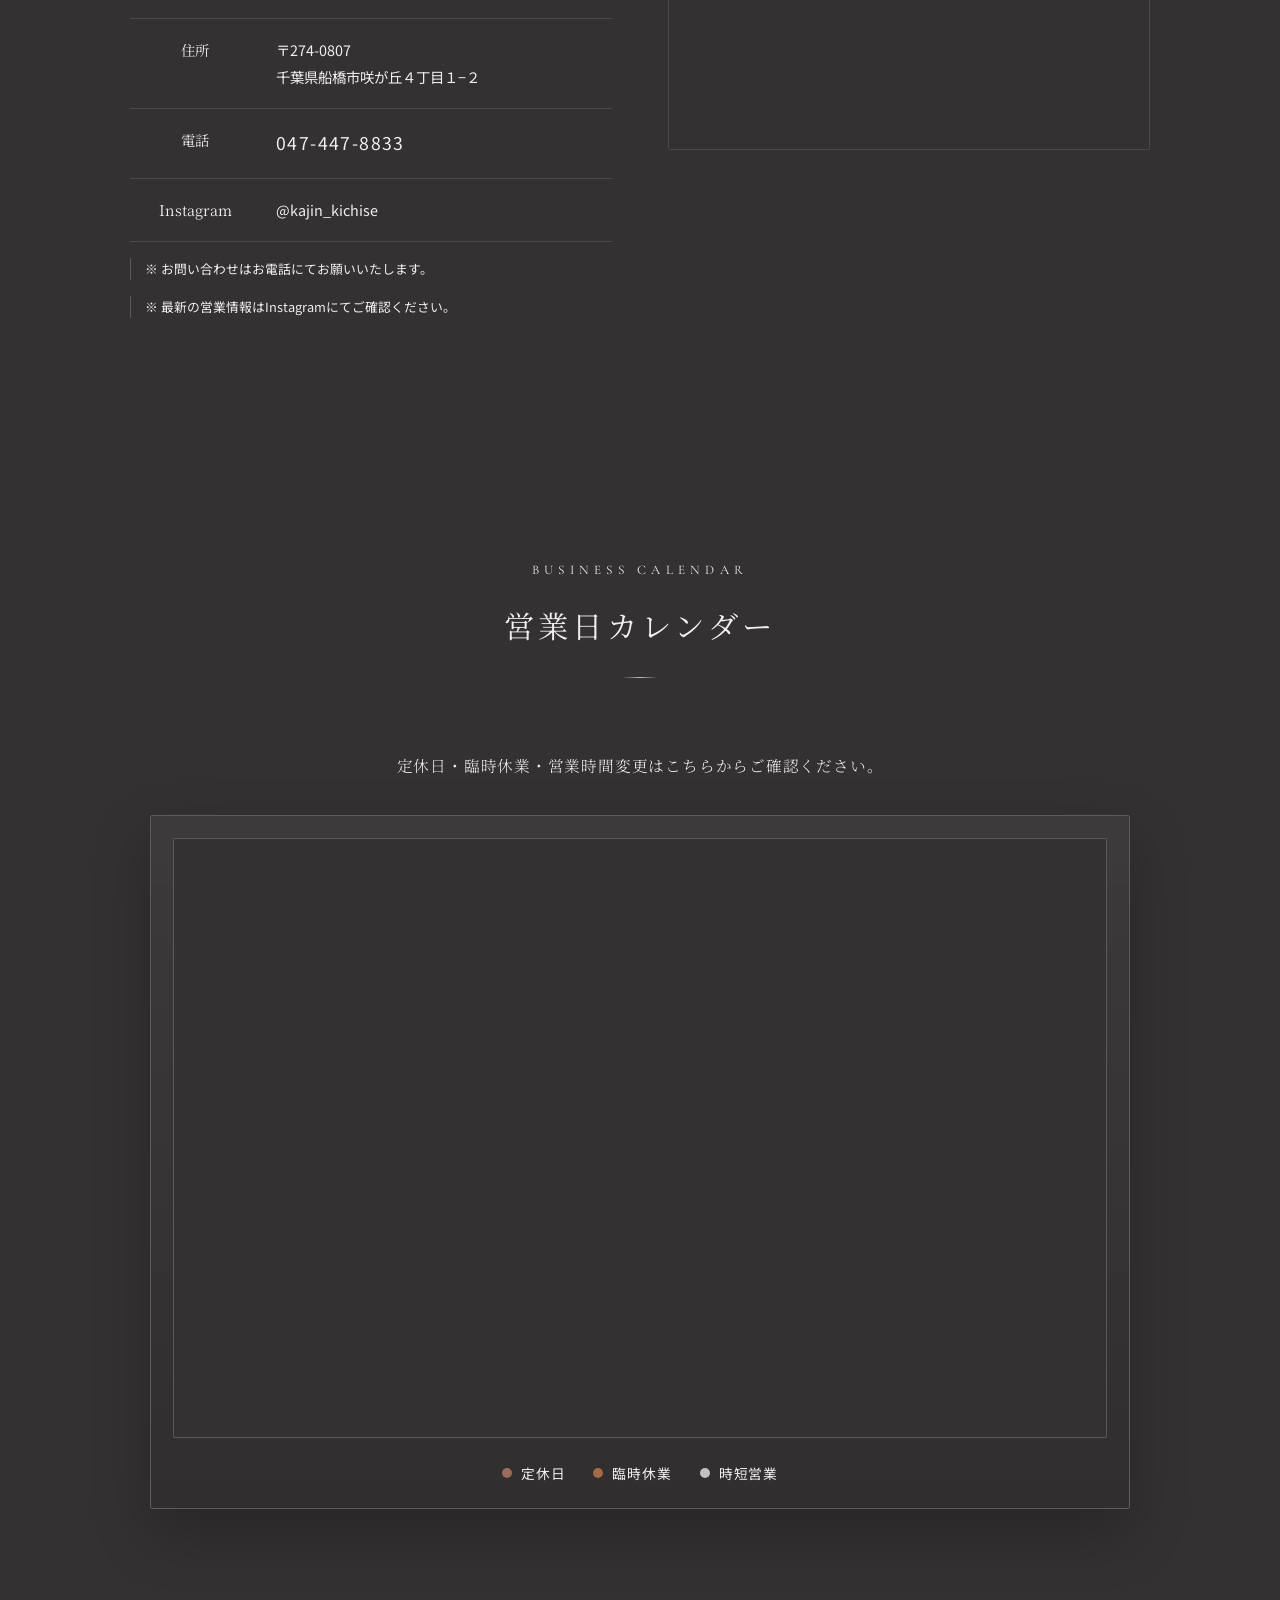
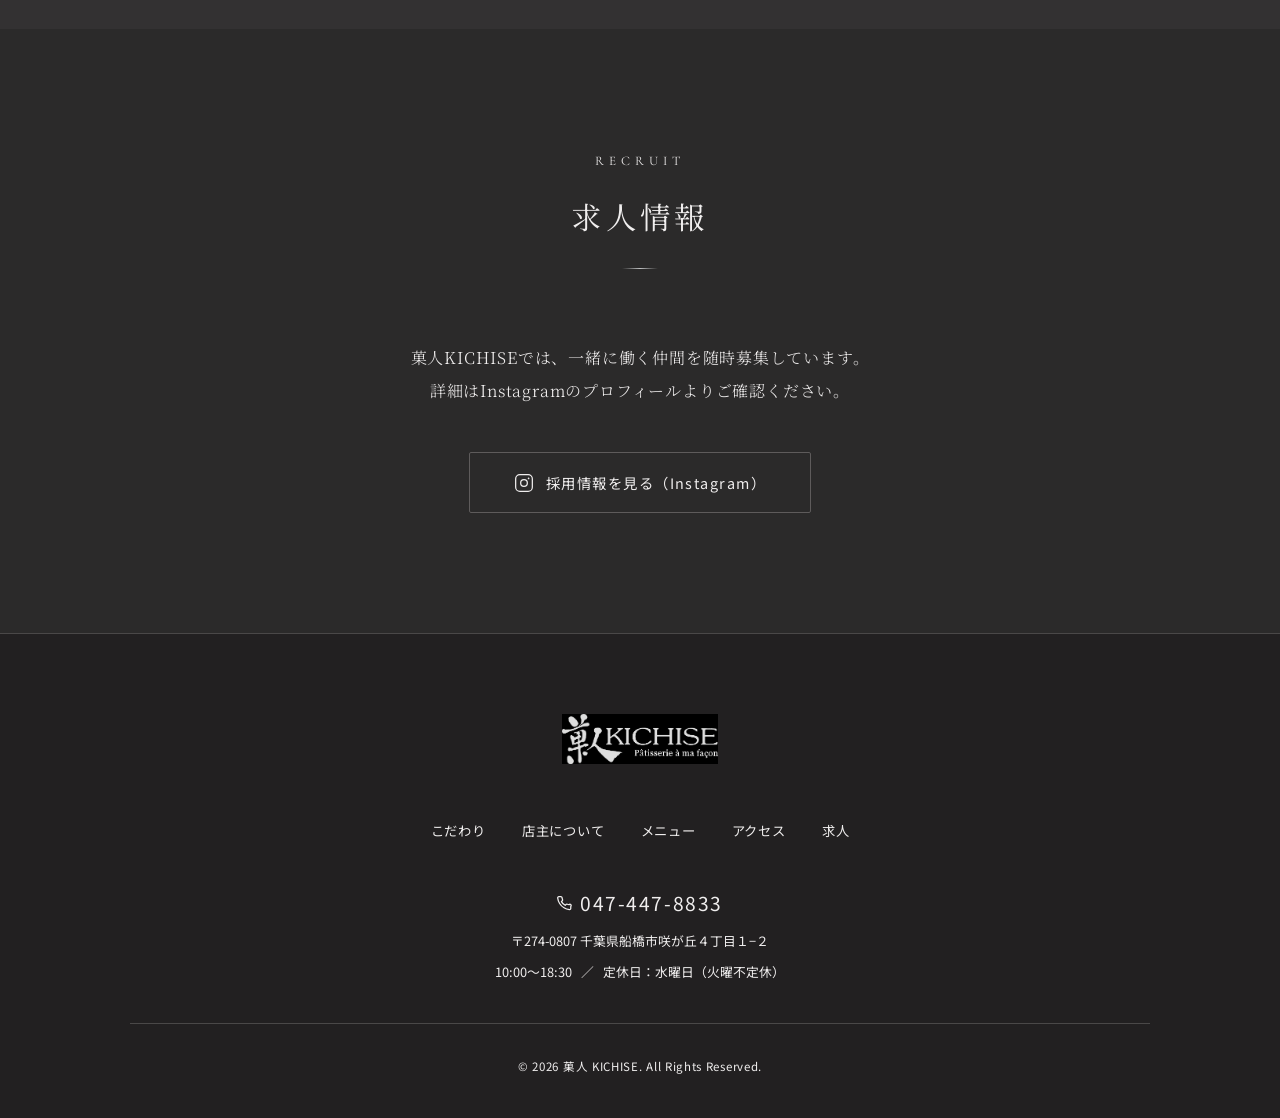
==== commit 602a4370: "修正版" ====
--- a/index.html
+++ b/index.html
@@ -18,7 +18,7 @@
   <header id="header">
     <div class="header-inner">
       <a href="#top" class="logo">
-        <img src="img/logo.jpg" alt="菓人 KICHISE" class="logo-img">
+        <img src="img/logo.jpg" alt="菓人 KICHISE" class="logo-img" width="1587" height="507" decoding="async" fetchpriority="high">
       </a>
 
       <nav class="global-nav" id="globalNav">
@@ -27,7 +27,7 @@
           <li><a href="#story" class="nav-link">店主について</a></li>
           <li><a href="menu.html" class="nav-link">メニュー</a></li>
           <li><a href="#access" class="nav-link">アクセス</a></li>
-          <li><a href="#recruit" class="nav-link">求人</a></li>
+          <li><a href="https://www.instagram.com/kajin_kichise/" target="_blank" rel="noopener noreferrer" class="nav-link">求人</a></li>
         </ul>
       </nav>
 
@@ -53,7 +53,7 @@
         <li><a href="#story" class="mobile-nav-link">店主について</a></li>
         <li><a href="menu.html" class="mobile-nav-link">メニュー</a></li>
         <li><a href="#access" class="mobile-nav-link">アクセス</a></li>
-        <li><a href="#recruit" class="mobile-nav-link">求人</a></li>
+        <li><a href="https://www.instagram.com/kajin_kichise/" target="_blank" rel="noopener noreferrer" class="mobile-nav-link">求人</a></li>
       </ul>
       <a href="tel:047-447-8833" class="mobile-tel">
         <svg xmlns="http://www.w3.org/2000/svg" width="20" height="20" viewBox="0 0 24 24" fill="none" stroke="currentColor" stroke-width="2" stroke-linecap="round" stroke-linejoin="round">
@@ -67,7 +67,7 @@
   <!-- ========== HERO ========== -->
   <section class="hero" id="top">
     <div class="hero-bg-wrap">
-      <img src="img/top1.png" alt="菓人KICHISE 外観" class="hero-bg" id="heroSlideshow">
+      <img src="img/optimized/top1.jpg" alt="菓人KICHISE 外観" class="hero-bg" id="heroSlideshow" width="960" height="1200" decoding="async" fetchpriority="high">
       <div class="hero-overlay"></div>
     </div>
     <div class="hero-content">
@@ -135,7 +135,7 @@
 
       <div class="story-grid reveal">
         <div class="story-img-wrap">
-          <img src="img/owner-chef.jpg" alt="菓人KICHISE オーナーシェフ 吉瀬氏" class="story-img">
+          <img src="img/optimized/owner-chef.jpg" alt="菓人KICHISE オーナーシェフ 吉瀬氏" class="story-img" width="750" height="1000" loading="lazy" decoding="async">
         </div>
         <div class="story-content">
           <p class="story-owner-name">オーナーシェフ　吉瀬 元彦</p>
@@ -171,23 +171,23 @@
   <section class="section-gallery">
     <div class="gallery-slider">
       <div class="gallery-track">
-        <div class="gallery-item"><img src="img/photo_1.jpg" alt="菓人KICHISE"></div>
-        <div class="gallery-item"><img src="img/photo_2.jpg" alt="菓人KICHISE"></div>
-        <div class="gallery-item"><img src="img/deco/mille_feuille.jpg" alt="アントルメ・ミルフィーユ"></div>
-        <div class="gallery-item"><img src="img/photo_3.jpg" alt="菓人KICHISE"></div>
-        <div class="gallery-item"><img src="img/deco/rose_deco.jpg" alt="バラのデコレーション"></div>
-        <div class="gallery-item"><img src="img/photo_4.jpg" alt="菓人KICHISE"></div>
-        <div class="gallery-item"><img src="img/deco/ichigo_concerto.jpg" alt="いちごのコンチェルト"></div>
-        <div class="gallery-item"><img src="img/kogane_roll.jpg" alt="こがねロール"></div>
+        <div class="gallery-item"><img src="img/optimized/photo_1.jpg" alt="菓人KICHISE" width="900" height="675" loading="lazy" decoding="async"></div>
+        <div class="gallery-item"><img src="img/optimized/photo_2.jpg" alt="菓人KICHISE" width="900" height="675" loading="lazy" decoding="async"></div>
+        <div class="gallery-item"><img src="img/optimized/deco/mille_feuille.jpg" alt="アントルメ・ミルフィーユ" width="900" height="601" loading="lazy" decoding="async"></div>
+        <div class="gallery-item"><img src="img/optimized/photo_3.jpg" alt="菓人KICHISE" width="900" height="434" loading="lazy" decoding="async"></div>
+        <div class="gallery-item"><img src="img/optimized/deco/rose_deco.jpg" alt="バラのデコレーション" width="900" height="550" loading="lazy" decoding="async"></div>
+        <div class="gallery-item"><img src="img/optimized/photo_4.jpg" alt="菓人KICHISE" width="675" height="900" loading="lazy" decoding="async"></div>
+        <div class="gallery-item"><img src="img/optimized/deco/ichigo_concerto.jpg" alt="いちごのコンチェルト" width="900" height="675" loading="lazy" decoding="async"></div>
+        <div class="gallery-item"><img src="img/optimized/kogane_roll.jpg" alt="こがねロール" width="900" height="601" loading="lazy" decoding="async"></div>
         <!-- duplicate -->
-        <div class="gallery-item"><img src="img/photo_1.jpg" alt="菓人KICHISE"></div>
-        <div class="gallery-item"><img src="img/photo_2.jpg" alt="菓人KICHISE"></div>
-        <div class="gallery-item"><img src="img/deco/mille_feuille.jpg" alt="アントルメ・ミルフィーユ"></div>
-        <div class="gallery-item"><img src="img/photo_3.jpg" alt="菓人KICHISE"></div>
-        <div class="gallery-item"><img src="img/deco/rose_deco.jpg" alt="バラのデコレーション"></div>
-        <div class="gallery-item"><img src="img/photo_4.jpg" alt="菓人KICHISE"></div>
-        <div class="gallery-item"><img src="img/deco/ichigo_concerto.jpg" alt="いちごのコンチェルト"></div>
-        <div class="gallery-item"><img src="img/kogane_roll.jpg" alt="こがねロール"></div>
+        <div class="gallery-item"><img src="img/optimized/photo_1.jpg" alt="菓人KICHISE" width="900" height="675" loading="lazy" decoding="async"></div>
+        <div class="gallery-item"><img src="img/optimized/photo_2.jpg" alt="菓人KICHISE" width="900" height="675" loading="lazy" decoding="async"></div>
+        <div class="gallery-item"><img src="img/optimized/deco/mille_feuille.jpg" alt="アントルメ・ミルフィーユ" width="900" height="601" loading="lazy" decoding="async"></div>
+        <div class="gallery-item"><img src="img/optimized/photo_3.jpg" alt="菓人KICHISE" width="900" height="434" loading="lazy" decoding="async"></div>
+        <div class="gallery-item"><img src="img/optimized/deco/rose_deco.jpg" alt="バラのデコレーション" width="900" height="550" loading="lazy" decoding="async"></div>
+        <div class="gallery-item"><img src="img/optimized/photo_4.jpg" alt="菓人KICHISE" width="675" height="900" loading="lazy" decoding="async"></div>
+        <div class="gallery-item"><img src="img/optimized/deco/ichigo_concerto.jpg" alt="いちごのコンチェルト" width="900" height="675" loading="lazy" decoding="async"></div>
+        <div class="gallery-item"><img src="img/optimized/kogane_roll.jpg" alt="こがねロール" width="900" height="601" loading="lazy" decoding="async"></div>
       </div>
     </div>
   </section>
@@ -274,6 +274,7 @@
               height="600"
               frameborder="0"
               scrolling="no"
+              loading="lazy"
               title="菓人KICHISE 営業日カレンダー"></iframe>
           </div>
           <ul class="calendar-legend" aria-label="営業日カレンダー凡例">
@@ -312,7 +313,7 @@
   <footer class="footer">
     <div class="footer-inner container">
       <div class="footer-logo">
-        <img src="img/logo.jpg" alt="菓人 KICHISE" class="footer-logo-img">
+        <img src="img/logo.jpg" alt="菓人 KICHISE" class="footer-logo-img" width="1587" height="507" loading="lazy" decoding="async">
       </div>
 
       <div class="footer-nav">
@@ -321,7 +322,7 @@
           <li><a href="#story">店主について</a></li>
           <li><a href="menu.html">メニュー</a></li>
           <li><a href="#access">アクセス</a></li>
-          <li><a href="#recruit">求人</a></li>
+          <li><a href="https://www.instagram.com/kajin_kichise/" target="_blank" rel="noopener noreferrer">求人</a></li>
         </ul>
       </div>
 
@@ -344,7 +345,7 @@
 
   <!-- Fixed Instagram Button -->
   <a href="https://www.instagram.com/kajin_kichise/" target="_blank" rel="noopener noreferrer" class="fixed-instagram-btn" aria-label="Instagramをフォロー" data-tooltip="最新情報をInstagramでチェック">
-    <img src="img/aikonh.png?v=1" alt="Instagram" class="instagram-icon">
+    <img src="img/optimized/aikonh.png?v=1" alt="Instagram" class="instagram-icon" width="180" height="135" decoding="async">
   </a>
 
   <script>
@@ -374,16 +375,18 @@
     // ---- Hero slideshow ----
     const heroSlideshow = document.getElementById('heroSlideshow');
     const heroImages = [
-      'img/top1.png',
-      'img/IMG_20240903_0002.jpg',
-      'img/top3.jpg',
-      'img/IMGP3327.JPG',
-      'img/confiture.jpg'
+      'img/optimized/top1.jpg',
+      'img/optimized/IMG_20240903_0002.jpg',
+      'img/optimized/top3.jpg',
+      'img/optimized/IMGP3327.jpg',
+      'img/optimized/confiture.jpg'
     ];
     const finalHeroImage = heroImages[0];
     const shuffleHeroImages = heroImages.slice(1);
     const slideDuration = 2600;
     const fadeDuration = 700;
+    const enableHeroSlideshow = window.matchMedia('(min-width: 768px)').matches &&
+      !window.matchMedia('(prefers-reduced-motion: reduce)').matches;
 
     function shuffleImages(images) {
       const shuffled = [...images];
@@ -394,10 +397,12 @@
       return shuffled;
     }
 
-    heroImages.forEach(src => {
-      const image = new Image();
-      image.src = src;
-    });
+    if (enableHeroSlideshow) {
+      heroImages.forEach(src => {
+        const image = new Image();
+        image.src = src;
+      });
+    }
 
     function showHeroSequence(sequence, index = 0) {
       if (index >= sequence.length) {
@@ -418,6 +423,7 @@
     }
 
     window.addEventListener('load', () => {
+      if (!enableHeroSlideshow) return;
       setTimeout(() => showHeroSequence(shuffleImages(shuffleHeroImages)), slideDuration);
     });
 
--- a/index.css
+++ b/index.css
@@ -980,6 +980,15 @@
   .section-title  { font-size: 1.45rem; }
   .section-head   { margin-bottom: 48px; }
 
+  .section-story,
+  .section-gallery,
+  .section-access,
+  .section-calendar,
+  .section-recruit {
+    content-visibility: auto;
+    contain-intrinsic-size: 820px;
+  }
+
   .section-concept { background-attachment: scroll; }
   .concept-grid { grid-template-columns: 1fr; background: transparent; gap: 22px; }
   .concept-card {
@@ -993,9 +1002,16 @@
   .concept-card-text { font-size: 0.76rem; line-height: 1.75; }
 
   .gallery-item { width: 270px; }
-  @keyframes gallery-scroll {
-    0%   { transform: translateX(0); }
-    100% { transform: translateX(calc(-284px * 8)); }
+  .gallery-slider {
+    overflow-x: auto;
+    -webkit-overflow-scrolling: touch;
+    scrollbar-width: none;
+  }
+  .gallery-slider::-webkit-scrollbar {
+    display: none;
+  }
+  .gallery-track {
+    animation: none;
   }
 
   .story-img { aspect-ratio: 4 / 3; }
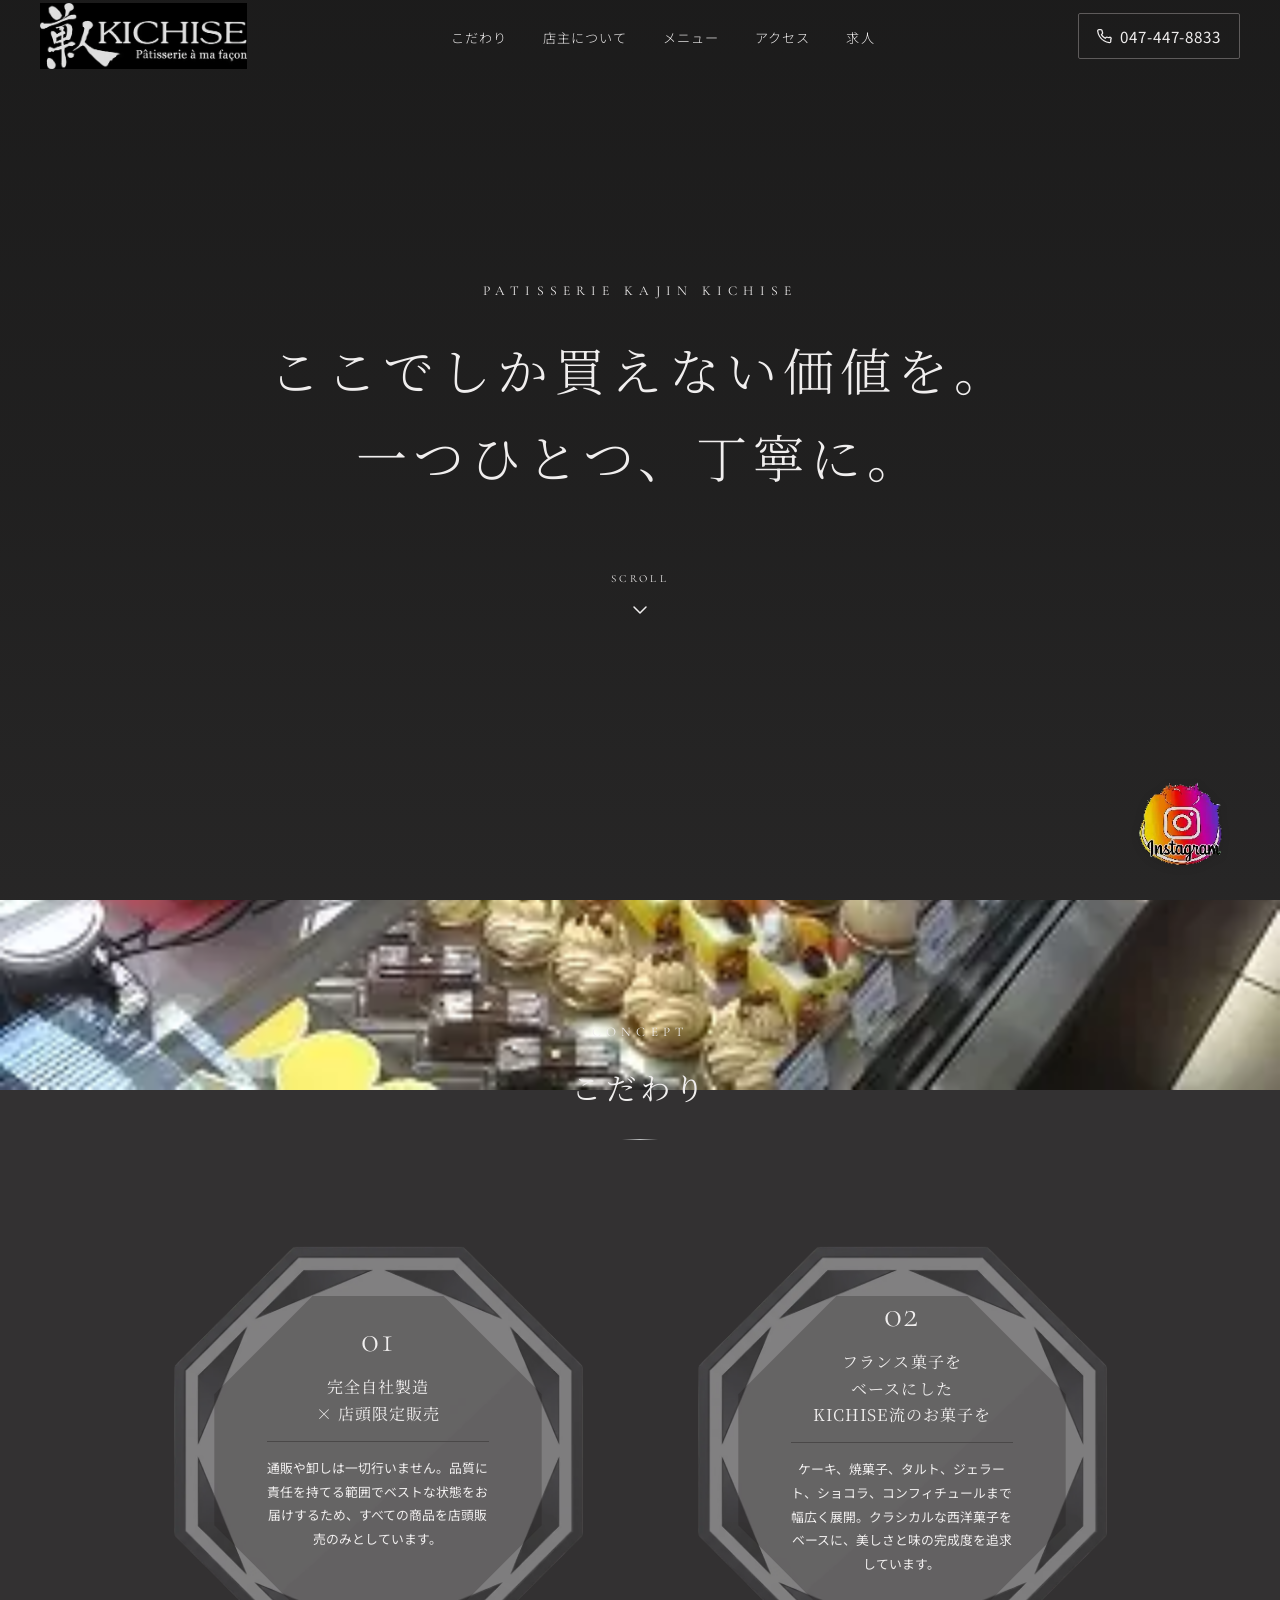
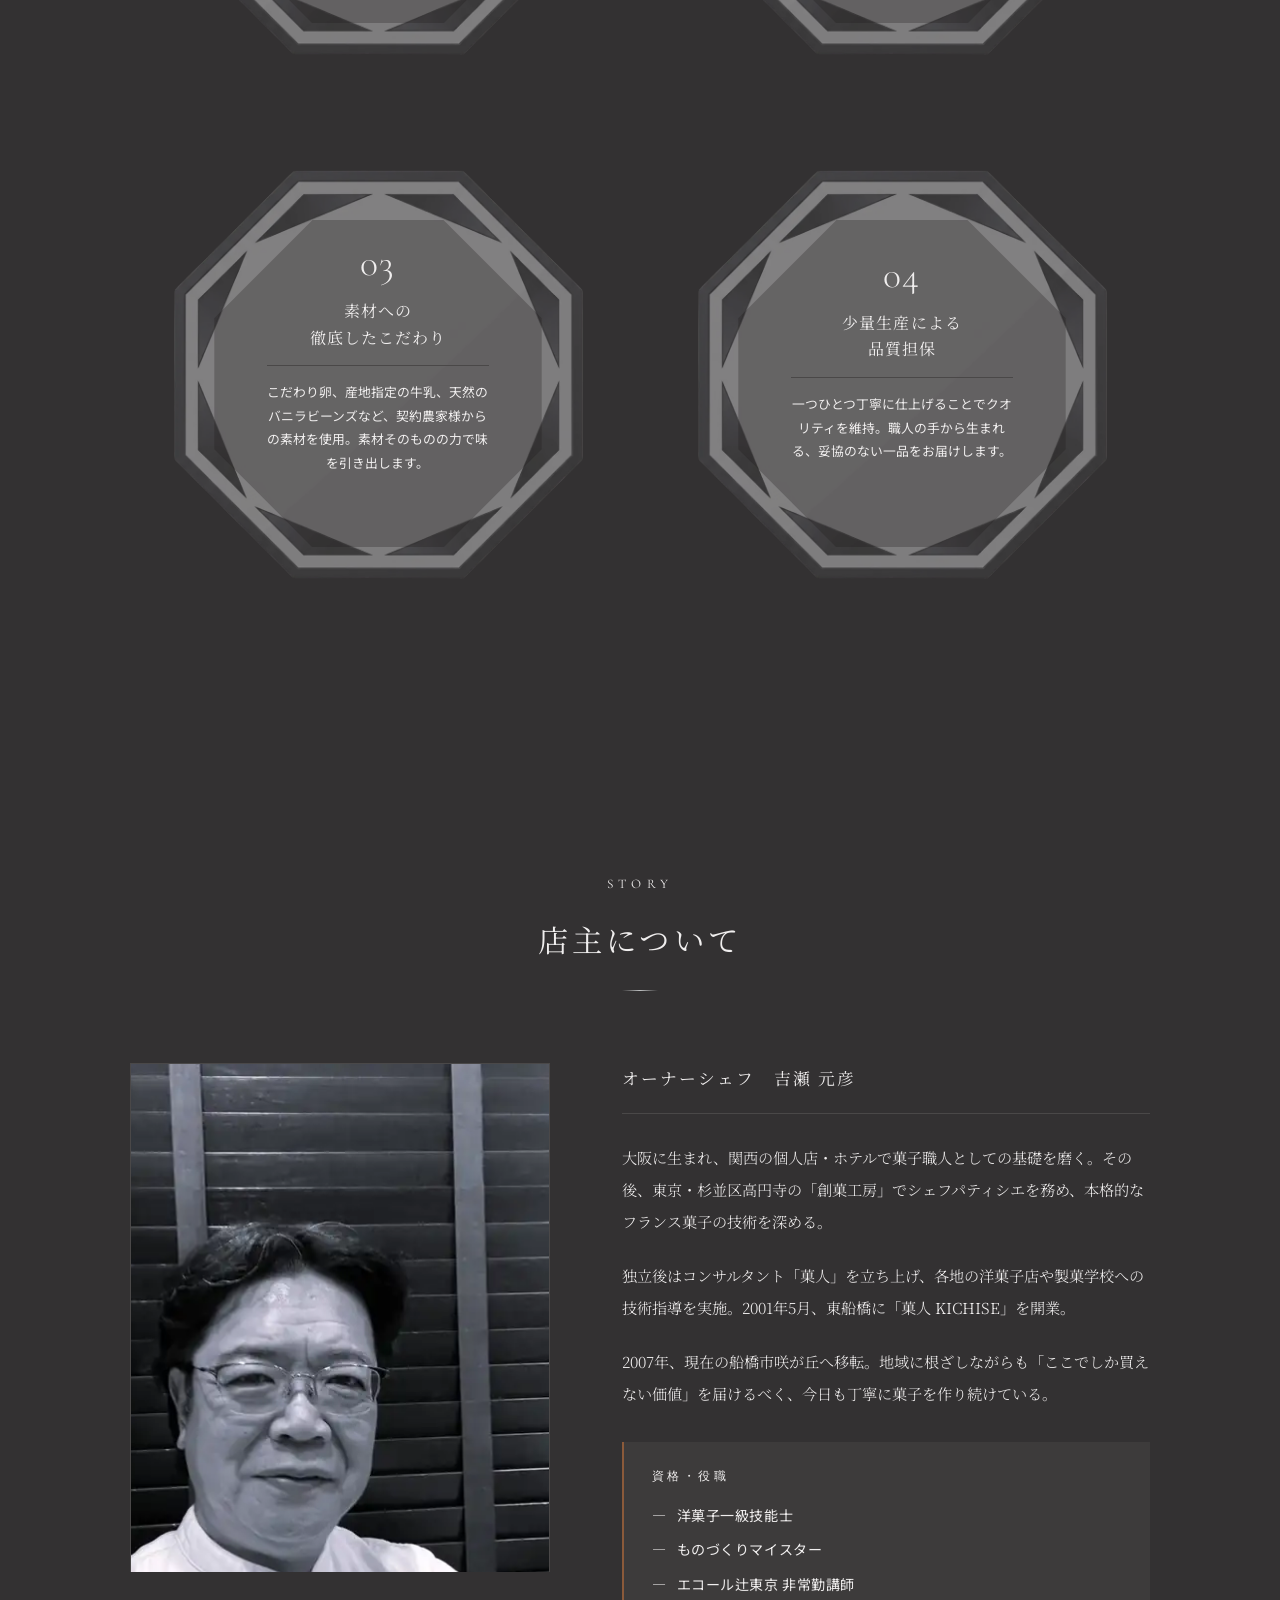
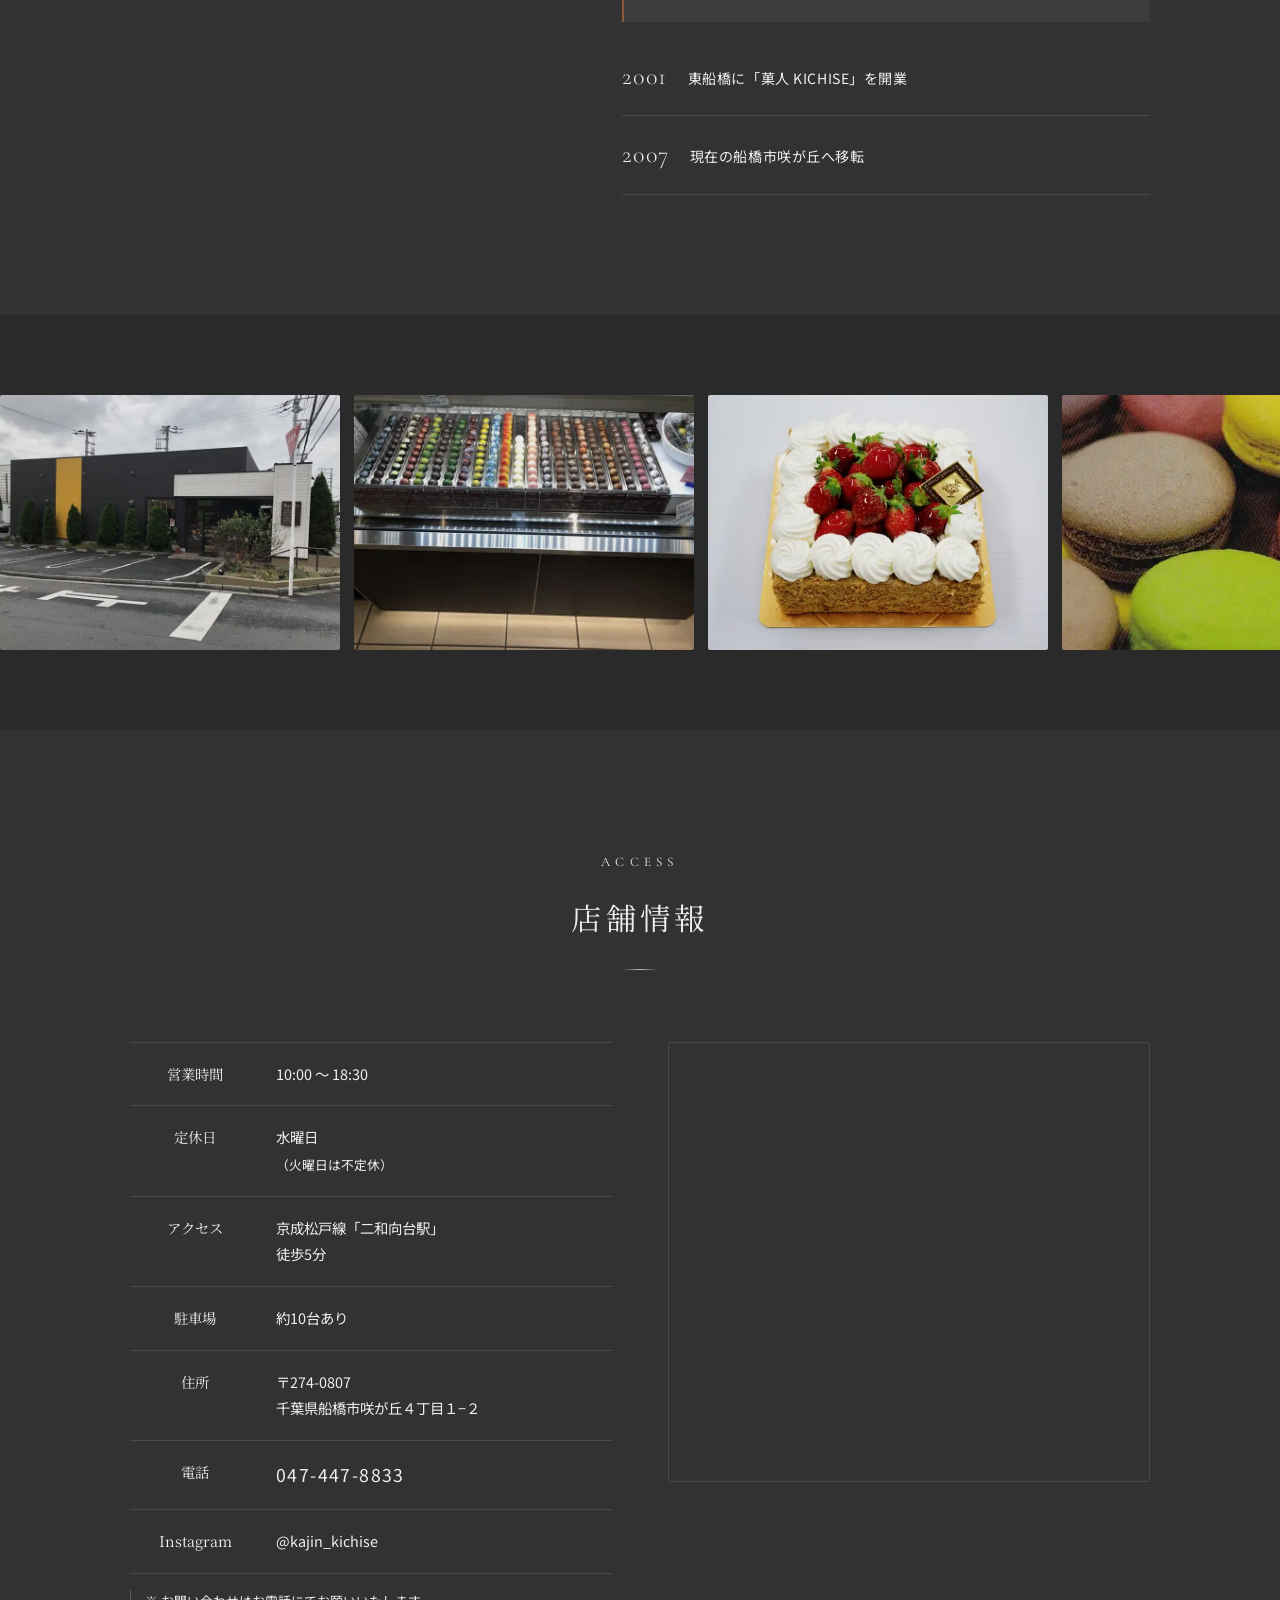
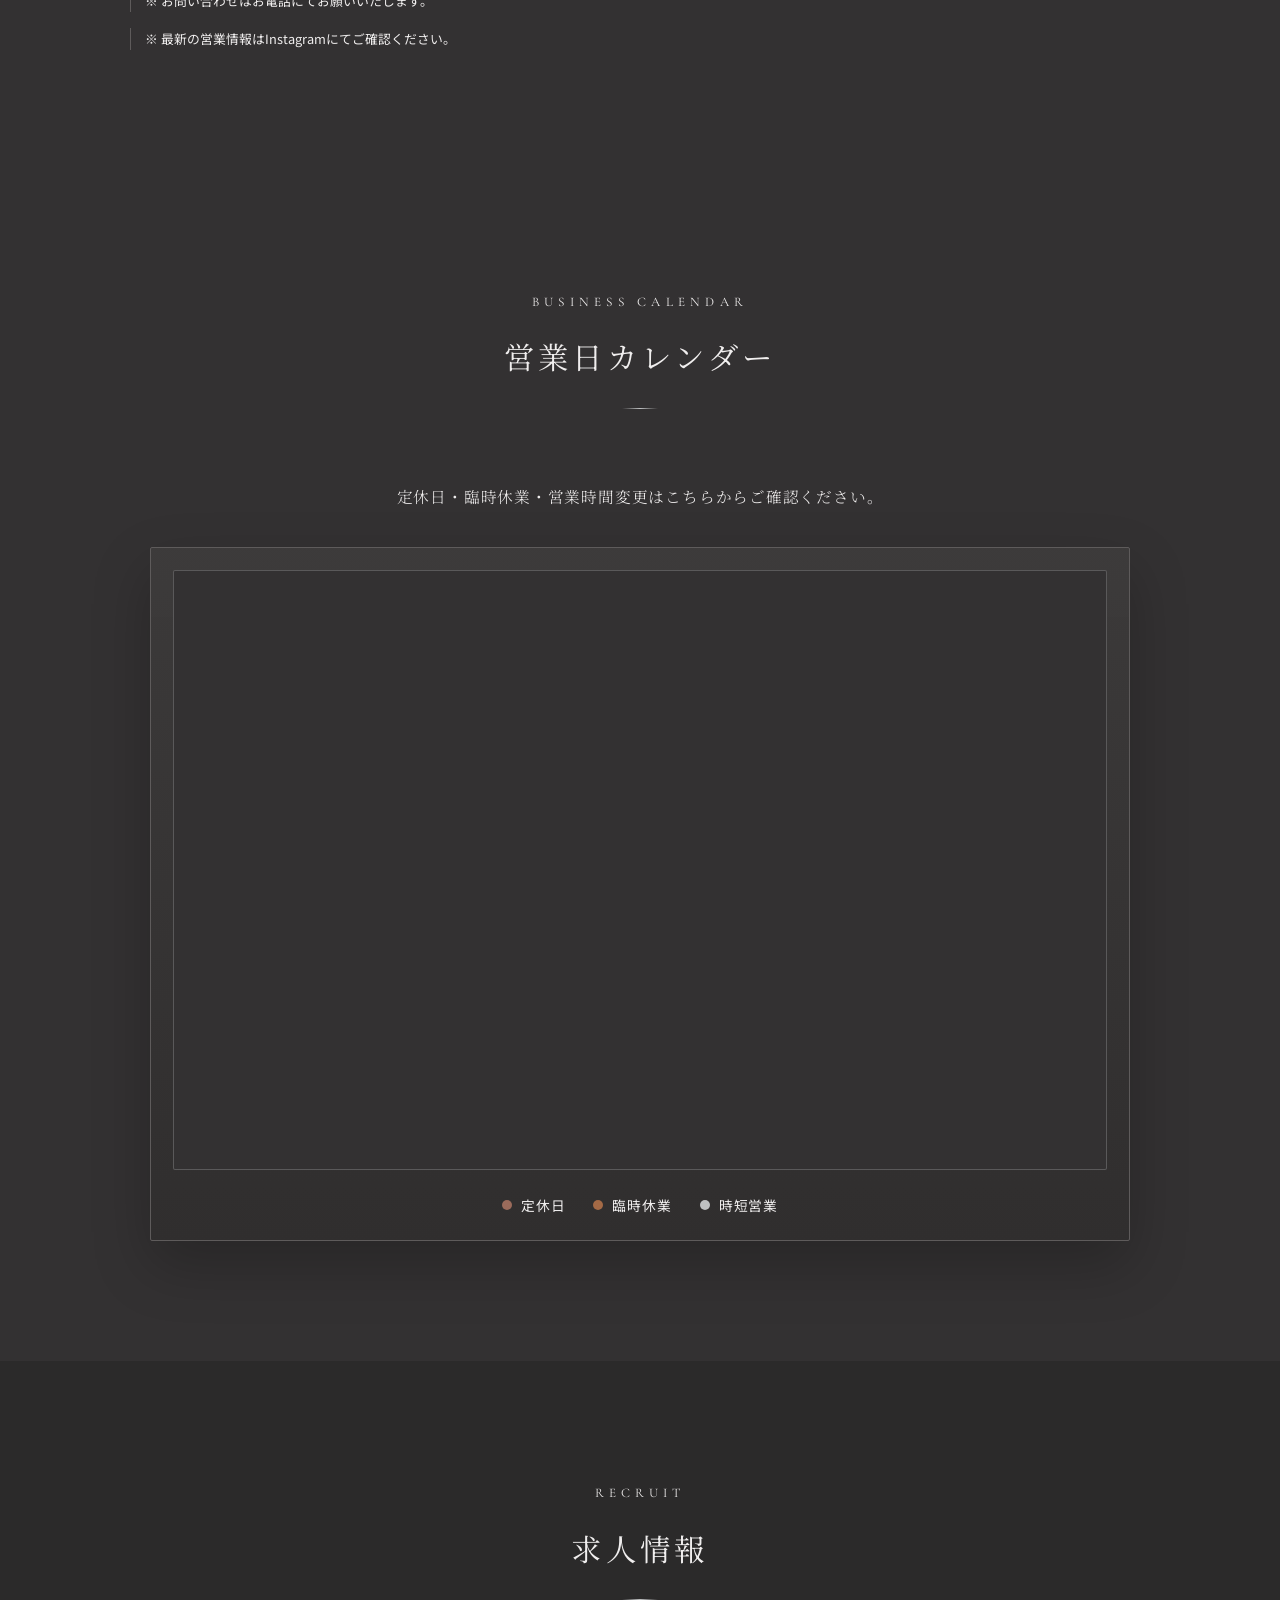
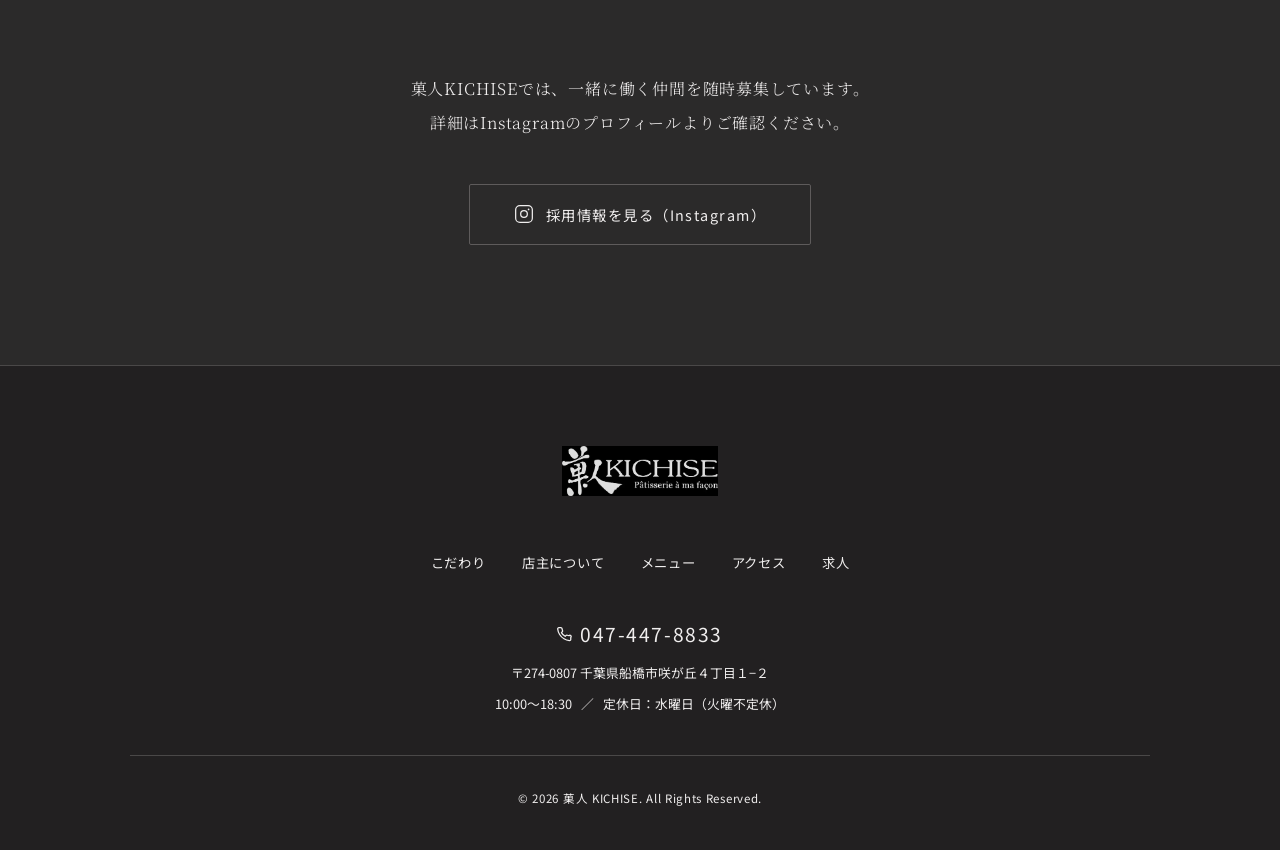
==== commit 3cdde9dc: "修正版" ====
--- a/index.html
+++ b/index.html
@@ -18,7 +18,7 @@
   <header id="header">
     <div class="header-inner">
       <a href="#top" class="logo">
-        <img src="img/logo.jpg" alt="菓人 KICHISE" class="logo-img" width="1587" height="507" decoding="async" fetchpriority="high">
+        <img src="img/optimized/logo.webp" alt="菓人 KICHISE" class="logo-img" width="480" height="153" decoding="async" fetchpriority="high">
       </a>
 
       <nav class="global-nav" id="globalNav">
@@ -67,7 +67,7 @@
   <!-- ========== HERO ========== -->
   <section class="hero" id="top">
     <div class="hero-bg-wrap">
-      <img src="img/optimized/top1.jpg" alt="菓人KICHISE 外観" class="hero-bg" id="heroSlideshow" width="960" height="1200" decoding="async" fetchpriority="high">
+      <img src="img/optimized/top1.webp" alt="菓人KICHISE 外観" class="hero-bg" id="heroSlideshow" width="768" height="960" decoding="async" fetchpriority="high">
       <div class="hero-overlay"></div>
     </div>
     <div class="hero-content">
@@ -135,7 +135,7 @@
 
       <div class="story-grid reveal">
         <div class="story-img-wrap">
-          <img src="img/optimized/owner-chef.jpg" alt="菓人KICHISE オーナーシェフ 吉瀬氏" class="story-img" width="750" height="1000" loading="lazy" decoding="async">
+          <img src="img/optimized/owner-chef.webp" alt="菓人KICHISE オーナーシェフ 吉瀬氏" class="story-img" width="540" height="720" loading="lazy" decoding="async">
         </div>
         <div class="story-content">
           <p class="story-owner-name">オーナーシェフ　吉瀬 元彦</p>
@@ -171,23 +171,23 @@
   <section class="section-gallery">
     <div class="gallery-slider">
       <div class="gallery-track">
-        <div class="gallery-item"><img src="img/optimized/photo_1.jpg" alt="菓人KICHISE" width="900" height="675" loading="lazy" decoding="async"></div>
-        <div class="gallery-item"><img src="img/optimized/photo_2.jpg" alt="菓人KICHISE" width="900" height="675" loading="lazy" decoding="async"></div>
-        <div class="gallery-item"><img src="img/optimized/deco/mille_feuille.jpg" alt="アントルメ・ミルフィーユ" width="900" height="601" loading="lazy" decoding="async"></div>
-        <div class="gallery-item"><img src="img/optimized/photo_3.jpg" alt="菓人KICHISE" width="900" height="434" loading="lazy" decoding="async"></div>
-        <div class="gallery-item"><img src="img/optimized/deco/rose_deco.jpg" alt="バラのデコレーション" width="900" height="550" loading="lazy" decoding="async"></div>
-        <div class="gallery-item"><img src="img/optimized/photo_4.jpg" alt="菓人KICHISE" width="675" height="900" loading="lazy" decoding="async"></div>
-        <div class="gallery-item"><img src="img/optimized/deco/ichigo_concerto.jpg" alt="いちごのコンチェルト" width="900" height="675" loading="lazy" decoding="async"></div>
-        <div class="gallery-item"><img src="img/optimized/kogane_roll.jpg" alt="こがねロール" width="900" height="601" loading="lazy" decoding="async"></div>
+        <div class="gallery-item"><img src="img/optimized/photo_1.webp" alt="菓人KICHISE" width="720" height="540" loading="lazy" decoding="async"></div>
+        <div class="gallery-item"><img src="img/optimized/photo_2.webp" alt="菓人KICHISE" width="720" height="540" loading="lazy" decoding="async"></div>
+        <div class="gallery-item"><img src="img/optimized/deco/mille_feuille.webp" alt="アントルメ・ミルフィーユ" width="720" height="481" loading="lazy" decoding="async"></div>
+        <div class="gallery-item"><img src="img/optimized/photo_3.webp" alt="菓人KICHISE" width="720" height="347" loading="lazy" decoding="async"></div>
+        <div class="gallery-item"><img src="img/optimized/deco/rose_deco.webp" alt="バラのデコレーション" width="720" height="440" loading="lazy" decoding="async"></div>
+        <div class="gallery-item"><img src="img/optimized/photo_4.webp" alt="菓人KICHISE" width="540" height="720" loading="lazy" decoding="async"></div>
+        <div class="gallery-item"><img src="img/optimized/deco/ichigo_concerto.webp" alt="いちごのコンチェルト" width="720" height="540" loading="lazy" decoding="async"></div>
+        <div class="gallery-item"><img src="img/optimized/kogane_roll.webp" alt="こがねロール" width="720" height="481" loading="lazy" decoding="async"></div>
         <!-- duplicate -->
-        <div class="gallery-item"><img src="img/optimized/photo_1.jpg" alt="菓人KICHISE" width="900" height="675" loading="lazy" decoding="async"></div>
-        <div class="gallery-item"><img src="img/optimized/photo_2.jpg" alt="菓人KICHISE" width="900" height="675" loading="lazy" decoding="async"></div>
-        <div class="gallery-item"><img src="img/optimized/deco/mille_feuille.jpg" alt="アントルメ・ミルフィーユ" width="900" height="601" loading="lazy" decoding="async"></div>
-        <div class="gallery-item"><img src="img/optimized/photo_3.jpg" alt="菓人KICHISE" width="900" height="434" loading="lazy" decoding="async"></div>
-        <div class="gallery-item"><img src="img/optimized/deco/rose_deco.jpg" alt="バラのデコレーション" width="900" height="550" loading="lazy" decoding="async"></div>
-        <div class="gallery-item"><img src="img/optimized/photo_4.jpg" alt="菓人KICHISE" width="675" height="900" loading="lazy" decoding="async"></div>
-        <div class="gallery-item"><img src="img/optimized/deco/ichigo_concerto.jpg" alt="いちごのコンチェルト" width="900" height="675" loading="lazy" decoding="async"></div>
-        <div class="gallery-item"><img src="img/optimized/kogane_roll.jpg" alt="こがねロール" width="900" height="601" loading="lazy" decoding="async"></div>
+        <div class="gallery-item"><img src="img/optimized/photo_1.webp" alt="菓人KICHISE" width="720" height="540" loading="lazy" decoding="async"></div>
+        <div class="gallery-item"><img src="img/optimized/photo_2.webp" alt="菓人KICHISE" width="720" height="540" loading="lazy" decoding="async"></div>
+        <div class="gallery-item"><img src="img/optimized/deco/mille_feuille.webp" alt="アントルメ・ミルフィーユ" width="720" height="481" loading="lazy" decoding="async"></div>
+        <div class="gallery-item"><img src="img/optimized/photo_3.webp" alt="菓人KICHISE" width="720" height="347" loading="lazy" decoding="async"></div>
+        <div class="gallery-item"><img src="img/optimized/deco/rose_deco.webp" alt="バラのデコレーション" width="720" height="440" loading="lazy" decoding="async"></div>
+        <div class="gallery-item"><img src="img/optimized/photo_4.webp" alt="菓人KICHISE" width="540" height="720" loading="lazy" decoding="async"></div>
+        <div class="gallery-item"><img src="img/optimized/deco/ichigo_concerto.webp" alt="いちごのコンチェルト" width="720" height="540" loading="lazy" decoding="async"></div>
+        <div class="gallery-item"><img src="img/optimized/kogane_roll.webp" alt="こがねロール" width="720" height="481" loading="lazy" decoding="async"></div>
       </div>
     </div>
   </section>
@@ -313,7 +313,7 @@
   <footer class="footer">
     <div class="footer-inner container">
       <div class="footer-logo">
-        <img src="img/logo.jpg" alt="菓人 KICHISE" class="footer-logo-img" width="1587" height="507" loading="lazy" decoding="async">
+        <img src="img/optimized/logo.webp" alt="菓人 KICHISE" class="footer-logo-img" width="480" height="153" loading="lazy" decoding="async">
       </div>
 
       <div class="footer-nav">
@@ -345,7 +345,7 @@
 
   <!-- Fixed Instagram Button -->
   <a href="https://www.instagram.com/kajin_kichise/" target="_blank" rel="noopener noreferrer" class="fixed-instagram-btn" aria-label="Instagramをフォロー" data-tooltip="最新情報をInstagramでチェック">
-    <img src="img/optimized/aikonh.png?v=1" alt="Instagram" class="instagram-icon" width="180" height="135" decoding="async">
+    <img src="img/optimized/aikonh.webp?v=1" alt="Instagram" class="instagram-icon" width="180" height="135" decoding="async">
   </a>
 
   <script>
@@ -375,11 +375,11 @@
     // ---- Hero slideshow ----
     const heroSlideshow = document.getElementById('heroSlideshow');
     const heroImages = [
-      'img/optimized/top1.jpg',
-      'img/optimized/IMG_20240903_0002.jpg',
-      'img/optimized/top3.jpg',
-      'img/optimized/IMGP3327.jpg',
-      'img/optimized/confiture.jpg'
+      'img/optimized/top1.webp',
+      'img/optimized/IMG_20240903_0002.webp',
+      'img/optimized/top3.webp',
+      'img/optimized/IMGP3327.webp',
+      'img/optimized/confiture.webp'
     ];
     const finalHeroImage = heroImages[0];
     const shuffleHeroImages = heroImages.slice(1);
--- a/index.css
+++ b/index.css
@@ -401,7 +401,7 @@
   padding: var(--section-py) 0;
   background:
     linear-gradient(rgba(30, 28, 28, 0.86), rgba(30, 28, 28, 0.86)),
-    url('img/concept-bg.jpg') center / cover no-repeat;
+    url('img/optimized/concept-bg.webp') center / cover no-repeat;
   background-attachment: fixed;
 }
 
@@ -431,7 +431,7 @@
   content: "";
   position: absolute;
   inset: 0;
-  background: url('img/concept-frame.png') center / contain no-repeat;
+  background: url('img/optimized/concept-frame.webp') center / contain no-repeat;
   opacity: 0.42;
   pointer-events: none;
 }
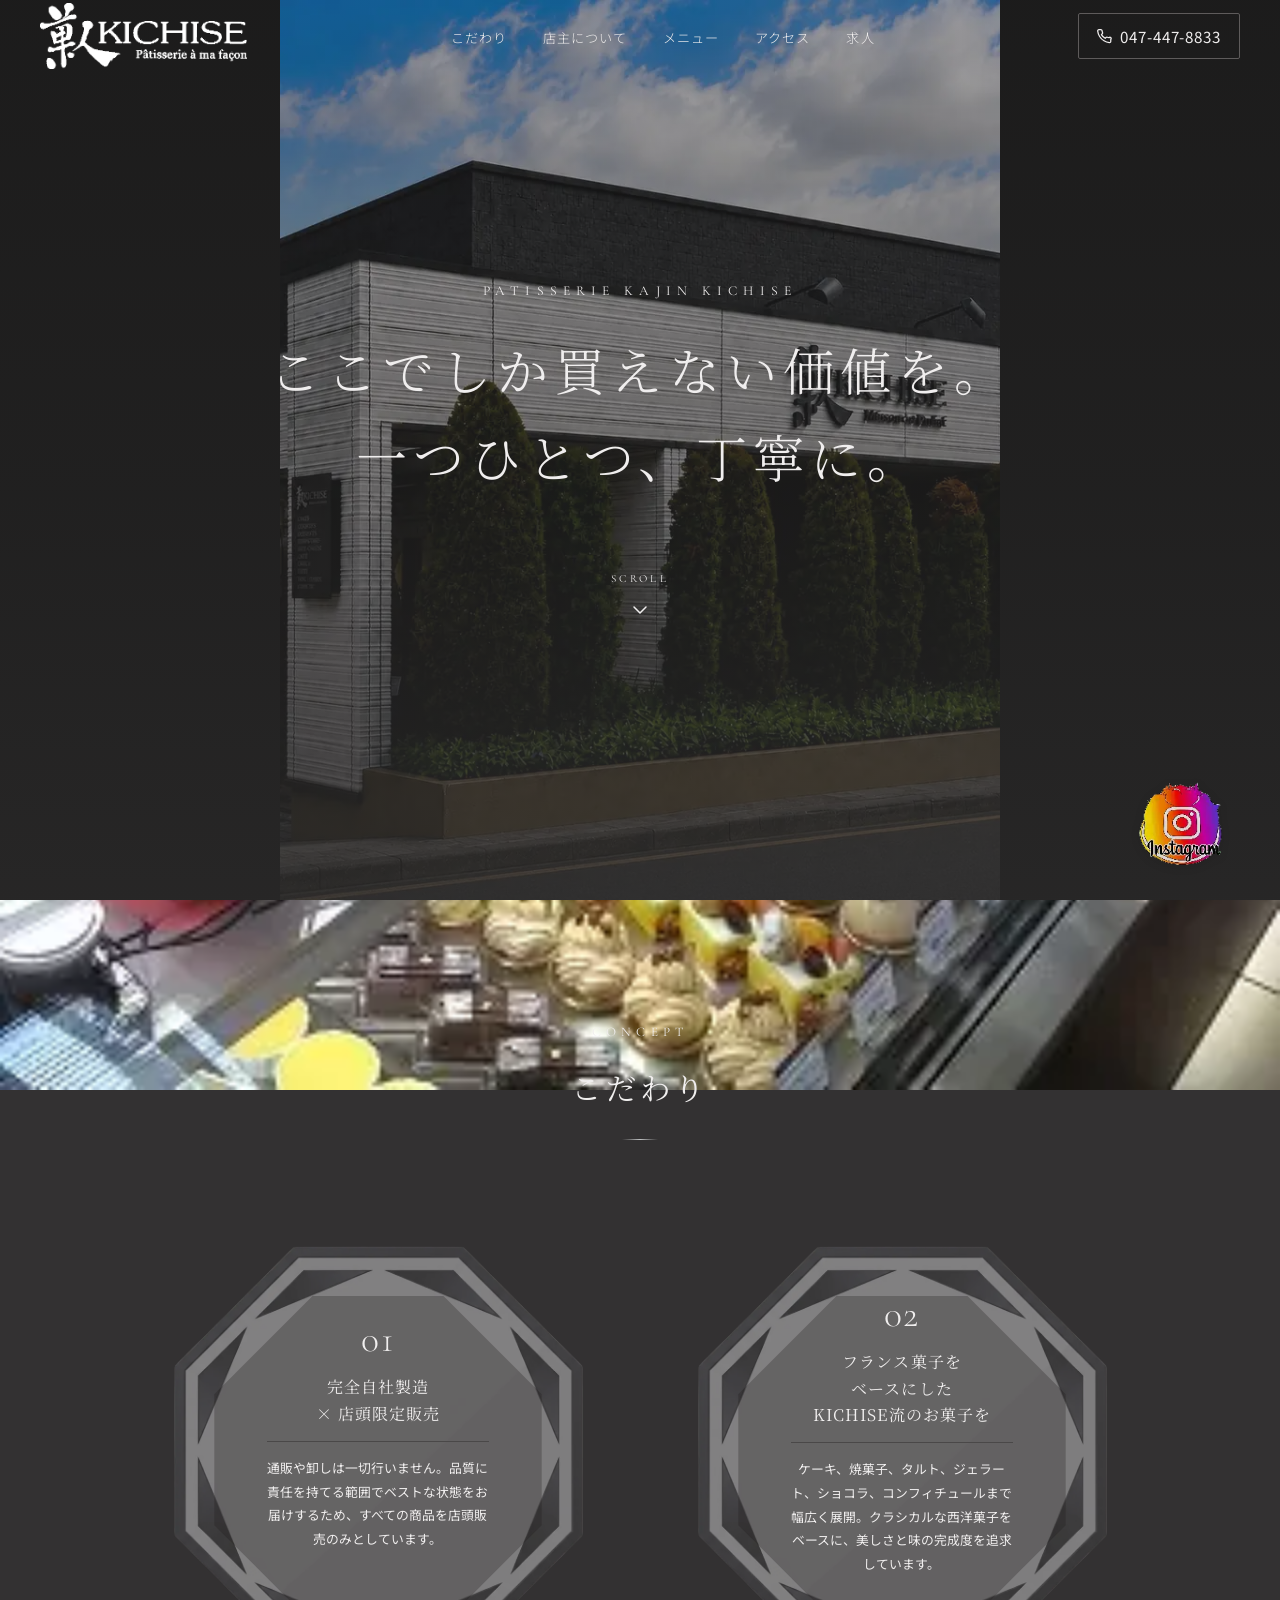
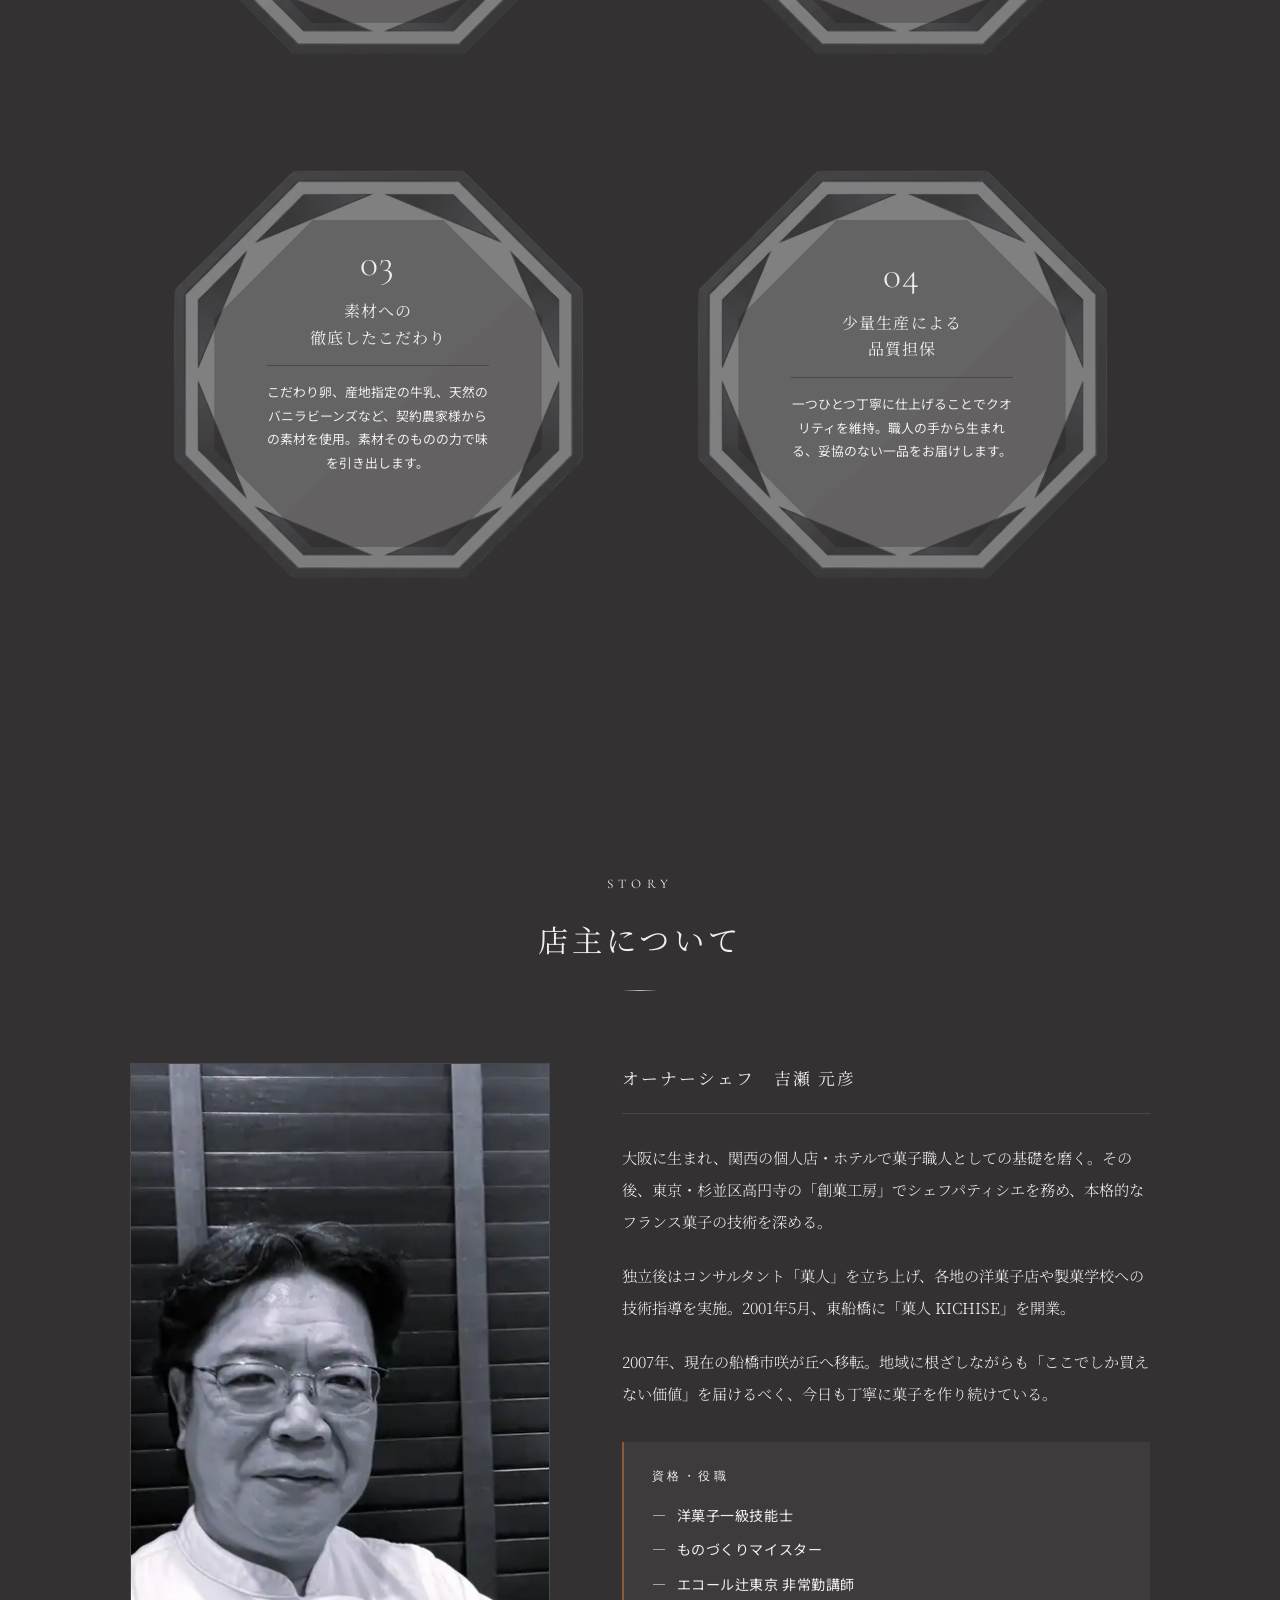
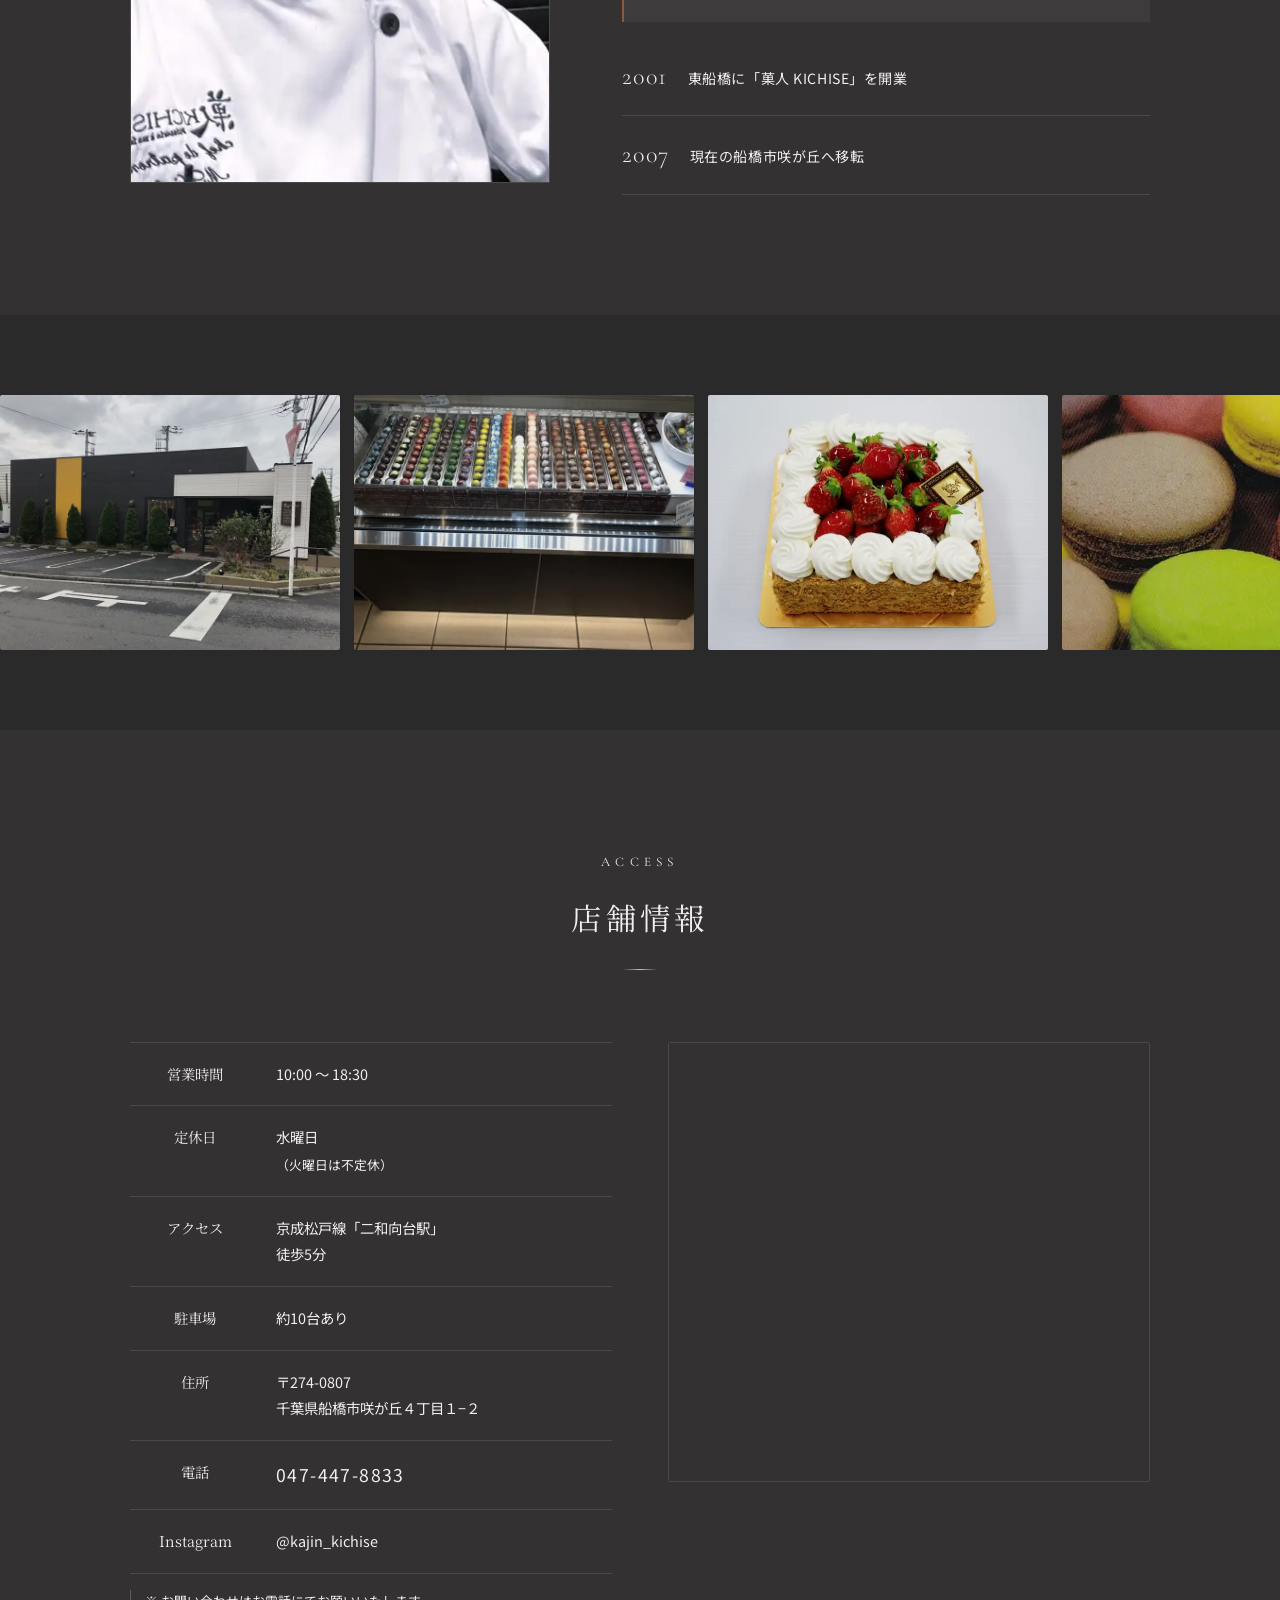
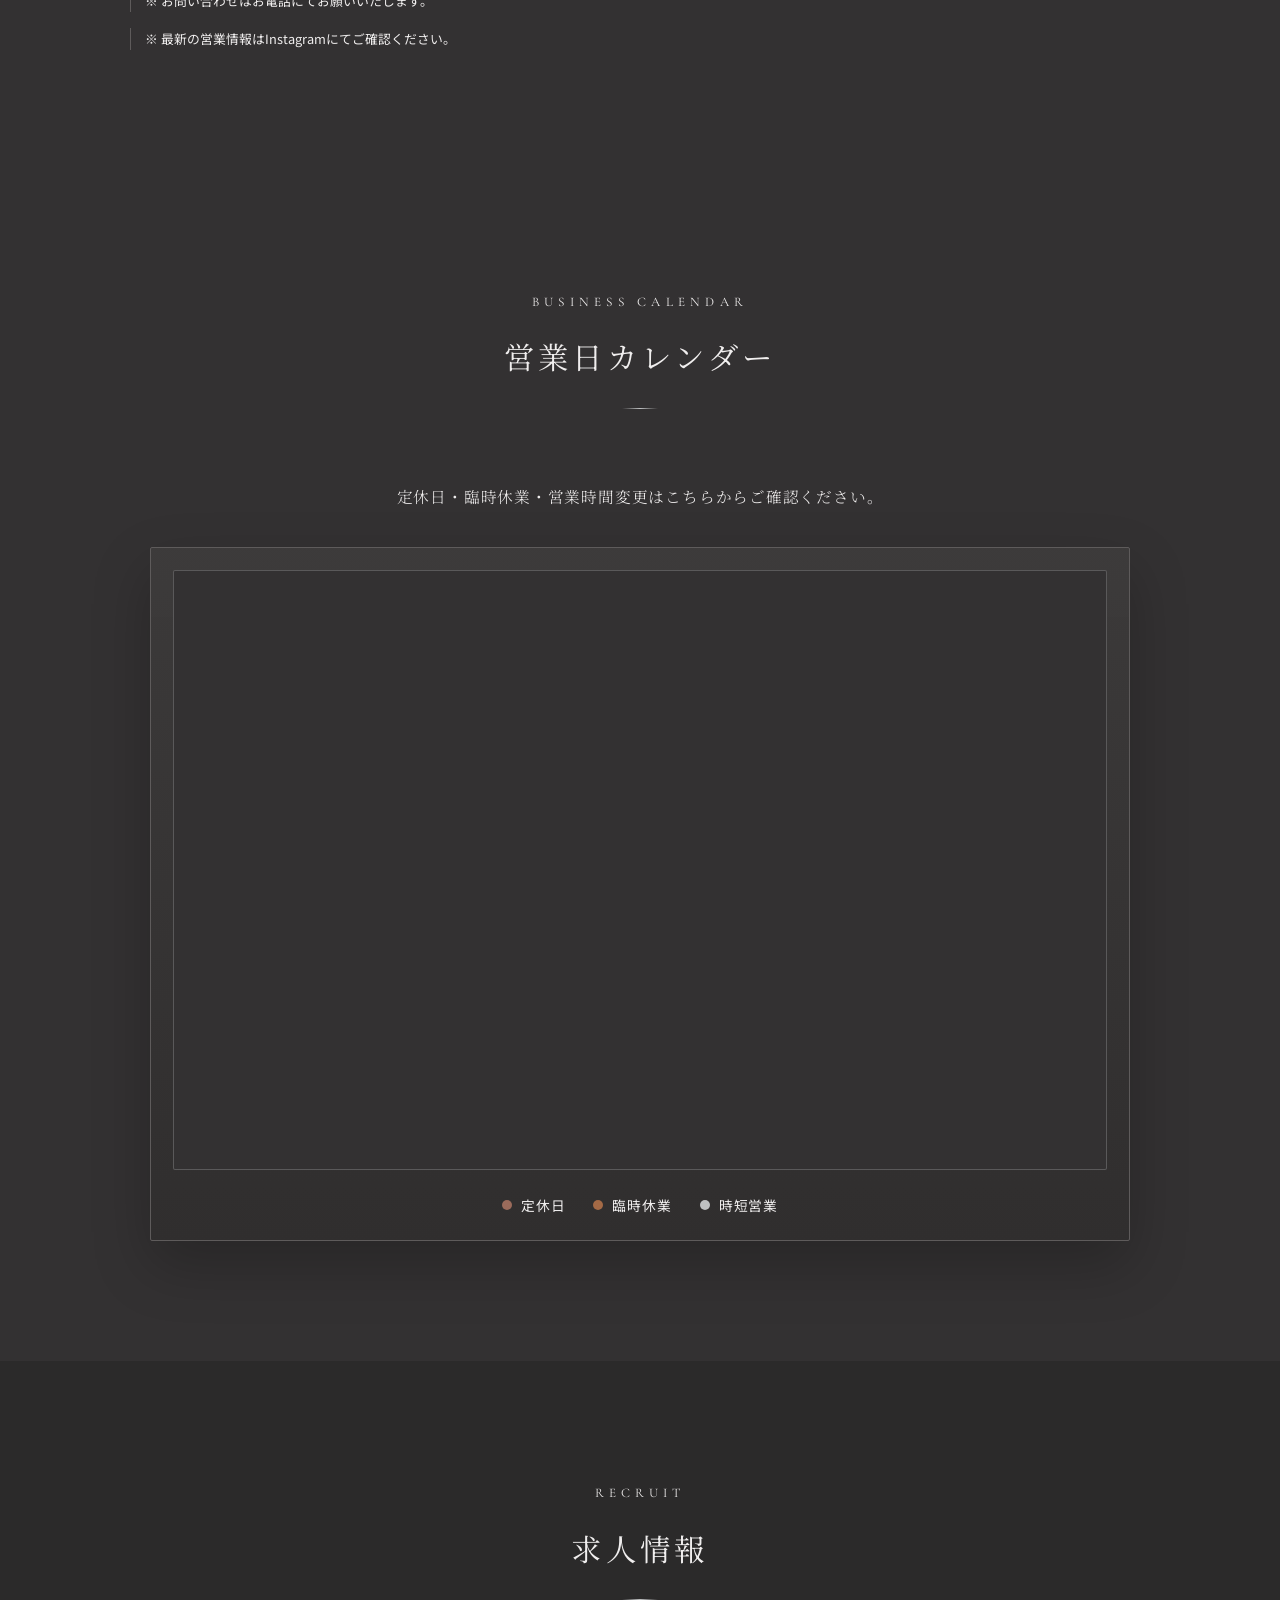
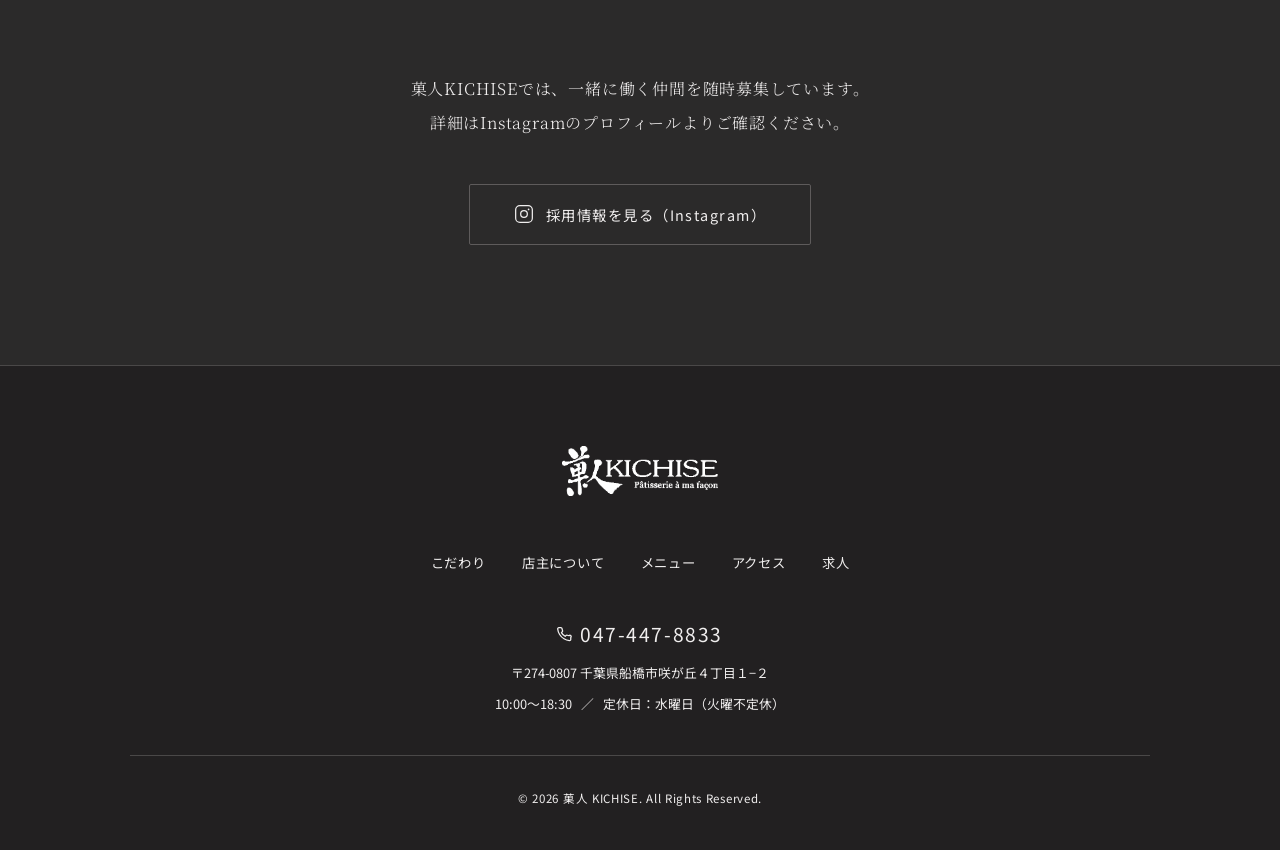
==== commit 1f0f85bd: "修正版" ====
--- a/index.html
+++ b/index.html
@@ -18,7 +18,7 @@
   <header id="header">
     <div class="header-inner">
       <a href="#top" class="logo">
-        <img src="img/optimized/logo.webp" alt="菓人 KICHISE" class="logo-img" width="480" height="153" decoding="async" fetchpriority="high">
+        <img src="img/optimized/logo-transparent.png" alt="菓人 KICHISE" class="logo-img" width="480" height="153" decoding="async" fetchpriority="high">
       </a>
 
       <nav class="global-nav" id="globalNav">
@@ -313,7 +313,7 @@
   <footer class="footer">
     <div class="footer-inner container">
       <div class="footer-logo">
-        <img src="img/optimized/logo.webp" alt="菓人 KICHISE" class="footer-logo-img" width="480" height="153" loading="lazy" decoding="async">
+        <img src="img/optimized/logo-transparent.png" alt="菓人 KICHISE" class="footer-logo-img" width="480" height="153" loading="lazy" decoding="async">
       </div>
 
       <div class="footer-nav">
